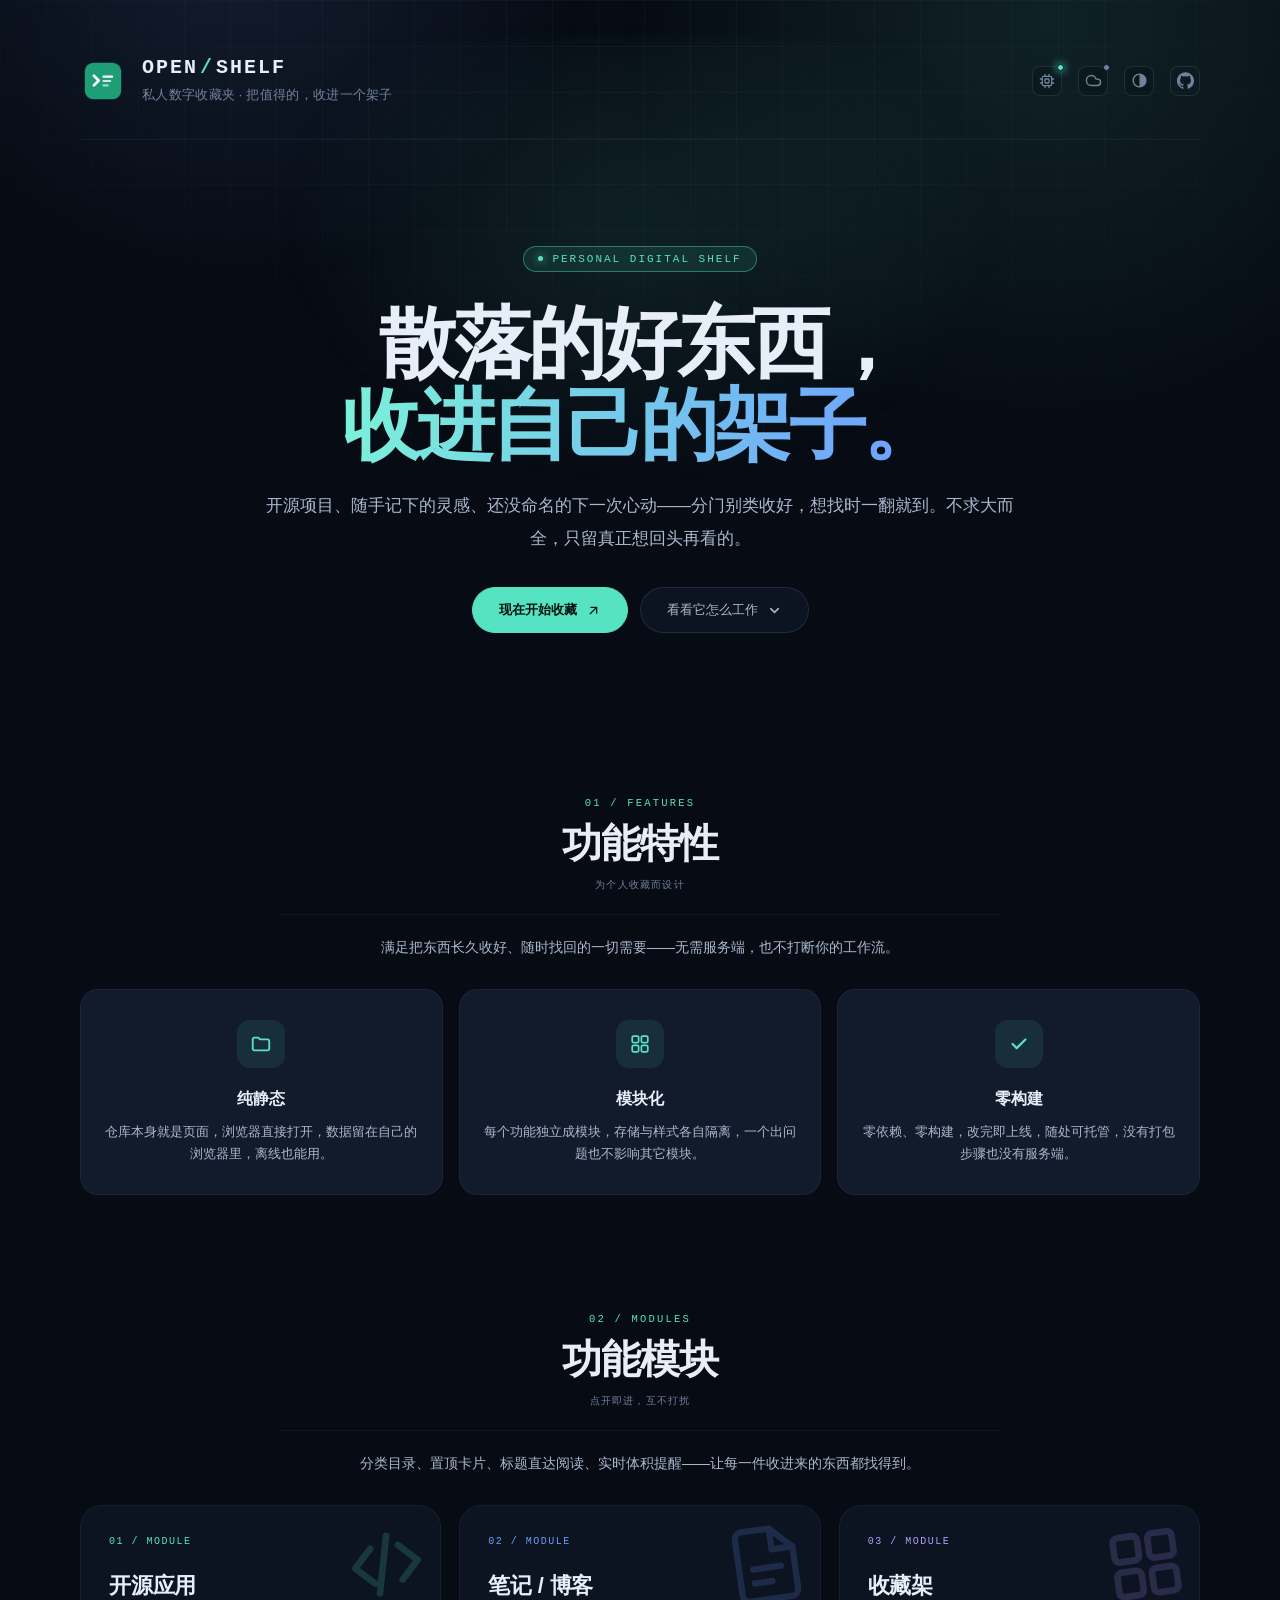
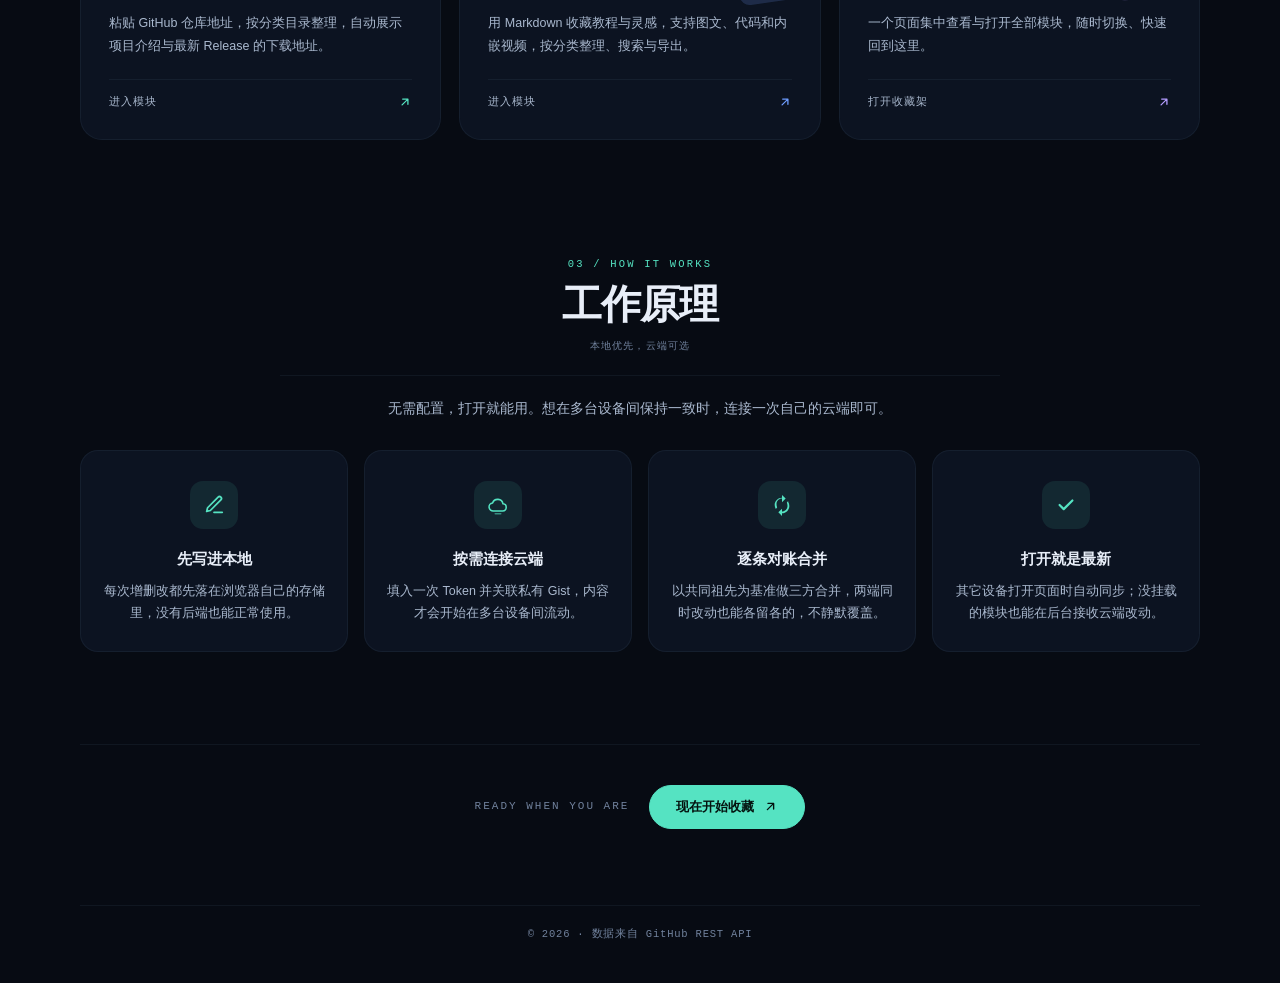
==== index.html @ 06b4439c "fix: 修复移动端页头按钮点击 + 收敛图标动效 + 优化 hero 文案 - 修复 .lc-hero-glow 在窄屏上移覆盖页头、拦截状态/GitHub/主题/同步4个按钮点击的问题（加 poi" ====
<!doctype html>
<html lang="zh-CN">
<head>
  <meta charset="utf-8">
  <meta name="viewport" content="width=device-width, initial-scale=1">
  <meta name="color-scheme" content="dark">
  <meta name="description" content="一个纯静态的个人收藏夹：收集开源应用与灵感笔记，本地优先，支持跨设备自动同步。">
  <link rel="icon" type="image/svg+xml" href="assets/brand/logo.svg">
  <title>OPEN / SHELF · 我的私人收藏夹</title>

  <link rel="preconnect" href="https://api.github.com">
  <!-- 主题脚本尽早执行，首屏前定好明暗，避免闪烁 -->
  <script src="assets/js/core/theme.js"></script>
  <script>if ('IntersectionObserver' in window) document.documentElement.classList.add('js-reveal');</script>
  <link rel="stylesheet" href="assets/css/base.css">
  <link rel="stylesheet" href="assets/css/landing.css">
  <link rel="stylesheet" href="assets/css/sync.css">
  <link rel="stylesheet" href="assets/css/theme.css">

  <!-- 内核：依赖顺序固定，全部 defer。首页保留注册表与同步脚本，
       以便停在首页时后台仍能冷同步（未挂载模块的数据直接读写 localStorage）。 -->
  <script defer src="assets/js/core/store.js"></script>
  <script defer src="assets/js/core/net.js"></script>
  <script defer src="assets/js/core/kernel.js"></script>
  <script defer src="assets/js/core/select.js"></script>
  <script defer src="assets/js/core/sync.js"></script>

  <!-- 业务模块注册（首页渲染入口卡片，不挂载模块；仅让同步拿到冷数据桥） -->
  <script defer src="assets/js/modules/repo-showcase/defaults.js"></script>
  <script defer src="assets/js/modules/repo-showcase/github.js"></script>
  <script defer src="assets/js/modules/repo-showcase/view.js"></script>
  <script defer src="assets/js/modules/repo-showcase/index.js"></script>
  <script defer src="assets/js/modules/notes/defaults.js"></script>
  <script defer src="assets/js/modules/notes/markdown.js"></script>
  <script defer src="assets/js/modules/notes/view.js"></script>
  <script defer src="assets/js/modules/notes/index.js"></script>
  <script defer src="assets/js/modules/one-more-thing/index.js"></script>

  <!-- 最后启动 -->
  <script defer src="assets/js/core/app.js"></script>
</head>
<body class="pg-home">
  <div class="grid-bg" aria-hidden="true"></div>
  <div class="glow" aria-hidden="true"></div>

  <div class="page">
    <header class="site-header">
      <a class="brand" href="index.html" aria-label="返回首页">
        <span class="brand-mark" aria-hidden="true">
          <svg viewBox="0 0 96 96" width="100%" height="100%" role="img"><rect x="10" y="10" width="76" height="76" rx="18" fill="#1D9E75"/><path d="M29 37 L39 47 L29 57" fill="none" stroke="#ffffff" stroke-width="5.5" stroke-linecap="round" stroke-linejoin="round"/><line x1="49" y1="39" x2="67" y2="39" stroke="#ffffff" stroke-width="4.5" stroke-linecap="round"/><line x1="49" y1="48" x2="63" y2="48" stroke="#ffffff" stroke-width="4.5" stroke-linecap="round" opacity="0.8"/><line x1="49" y1="57" x2="58" y2="57" stroke="#ffffff" stroke-width="4.5" stroke-linecap="round" opacity="0.6"/></svg>
        </span>
        <span class="brand-text">
          <h1>OPEN<span>/</span>SHELF</h1>
          <p>私人数字收藏夹 · 把值得的，收进一个架子</p>
        </span>
      </a>
      <div class="header-meta">
        <span class="status status--icon" title="系统在线" aria-label="系统在线"><i class="i-ico i-system" aria-hidden="true"></i><i class="dot" aria-hidden="true"></i></span>
        <a class="ghost-link ghost-link--icon mono site-github-link" href="https://github.com/30-Chen/open-shelf" target="_blank" rel="noopener noreferrer" title="打开本项目仓库" aria-label="打开本项目仓库"><i class="i-ico i-github" aria-hidden="true"></i></a>
      </div>
    </header>

    <section class="lc-hero" id="top">
      <span class="lc-hero-glow" aria-hidden="true"></span>
      <span class="lc-eyebrow mono"><i aria-hidden="true"></i> PERSONAL DIGITAL SHELF</span>
      <h2>散落的好东西，<br><em>收进自己的架子。</em></h2>
      <p class="lc-lead">开源项目、随手记下的灵感、还没命名的下一次心动——分门别类收好，想找时一翻就到。不求大而全，只留真正想回头再看的。</p>
      <div class="lc-actions">
        <a class="lc-btn lc-btn--primary" href="shelf.html">现在开始收藏 <i class="i-ico i-ext" aria-hidden="true"></i></a>
        <a class="lc-btn" href="#how">看看它怎么工作 <i class="i-ico i-chev" aria-hidden="true"></i></a>
      </div>
    </section>

    <section class="lc-section" id="features" aria-labelledby="lc-features-title">
      <div class="lc-section-head lc-reveal">
        <span class="lc-kicker mono">01 / FEATURES</span>
        <h3 id="lc-features-title">功能特性</h3>
        <span class="lc-hint">为个人收藏而设计</span>
      </div>
      <p class="lc-section-intro lc-reveal">满足把东西长久收好、随时找回的一切需要——无需服务端，也不打断你的工作流。</p>
      <div class="lc-feature-grid">
        <article class="lc-feature lc-reveal">
          <span class="lc-feature-icon"><i class="i-ico i-folder" aria-hidden="true"></i></span>
          <h4>纯静态</h4>
          <p>仓库本身就是页面，浏览器直接打开，数据留在自己的浏览器里，离线也能用。</p>
        </article>
        <article class="lc-feature lc-reveal">
          <span class="lc-feature-icon"><i class="i-ico i-modules" aria-hidden="true"></i></span>
          <h4>模块化</h4>
          <p>每个功能独立成模块，存储与样式各自隔离，一个出问题也不影响其它模块。</p>
        </article>
        <article class="lc-feature lc-reveal">
          <span class="lc-feature-icon"><i class="i-ico i-check" aria-hidden="true"></i></span>
          <h4>零构建</h4>
          <p>零依赖、零构建，改完即上线，随处可托管，没有打包步骤也没有服务端。</p>
        </article>
      </div>
    </section>

    <section class="lc-section" id="catalog-section" aria-labelledby="lc-modules-title">
      <div class="lc-section-head lc-reveal">
        <span class="lc-kicker mono">02 / MODULES</span>
        <h3 id="lc-modules-title">功能模块</h3>
        <span class="lc-hint">点开即进，互不打扰</span>
      </div>
      <p class="lc-section-intro lc-reveal">分类目录、置顶卡片、标题直达阅读、实时体积提醒——让每一件收进来的东西都找得到。</p>
      <!-- 模块入口卡片由内核根据注册表自动生成；首页把预留模块位换成收藏架入口 -->
      <main id="catalog" class="lc-catalog" data-home-catalog></main>
    </section>

    <section class="lc-section" id="how" aria-labelledby="lc-how-title">
      <div class="lc-section-head lc-reveal">
        <span class="lc-kicker mono">03 / HOW IT WORKS</span>
        <h3 id="lc-how-title">工作原理</h3>
        <span class="lc-hint">本地优先，云端可选</span>
      </div>
      <p class="lc-section-intro lc-reveal">无需配置，打开就能用。想在多台设备间保持一致时，连接一次自己的云端即可。</p>
      <div class="lc-flow">
        <article class="lc-step lc-reveal">
          <span class="lc-step-icon"><i class="i-ico i-edit" aria-hidden="true"></i></span>
          <h4>先写进本地</h4>
          <p>每次增删改都先落在浏览器自己的存储里，没有后端也能正常使用。</p>
        </article>
        <article class="lc-step lc-reveal">
          <span class="lc-step-icon"><i class="i-ico i-cloud-puff" aria-hidden="true"></i></span>
          <h4>按需连接云端</h4>
          <p>填入一次 Token 并关联私有 Gist，内容才会开始在多台设备间流动。</p>
        </article>
        <article class="lc-step lc-reveal">
          <span class="lc-step-icon"><i class="i-ico i-refresh" aria-hidden="true"></i></span>
          <h4>逐条对账合并</h4>
          <p>以共同祖先为基准做三方合并，两端同时改动也能各留各的，不静默覆盖。</p>
        </article>
        <article class="lc-step lc-reveal">
          <span class="lc-step-icon"><i class="i-ico i-check" aria-hidden="true"></i></span>
          <h4>打开就是最新</h4>
          <p>其它设备打开页面时自动同步；没挂载的模块也能在后台接收云端改动。</p>
        </article>
      </div>
    </section>

    <section class="lc-cta lc-reveal">
      <span class="lc-cta-line mono">READY WHEN YOU ARE</span>
      <a class="lc-btn lc-btn--primary" href="shelf.html">现在开始收藏 <i class="i-ico i-ext" aria-hidden="true"></i></a>
    </section>

    <footer class="site-footer mono">
      <span>© <span id="year"></span> · 数据来自 GitHub REST API</span>
    </footer>
  </div>

  <script>
    (function () {
      if (!('IntersectionObserver' in window)) return;
      var els = document.querySelectorAll('.lc-reveal');
      var io = new IntersectionObserver(function (entries) {
        entries.forEach(function (entry) {
          if (!entry.isIntersecting) return;
          entry.target.classList.add('is-in');
          io.unobserve(entry.target);
        });
      }, { threshold: 0.12, rootMargin: '0px 0px -40px 0px' });
      Array.prototype.forEach.call(els, function (el) { io.observe(el); });
    })();
  </script>
</body>
</html>
---- assets/css/base.css ----
/* ============================================================
   base.css · 全站设计系统
   只放「跨模块共享」的变量、重置、布局与基础控件。
   模块自己的样式一律放到 assets/css/module-*.css 并用独立前缀。
   ============================================================ */

:root {
  --bg:            #070b13;
  --surface:       rgba(15, 23, 38, 0.78);
  --surface-2:     rgba(21, 31, 49, 0.82);
  --line:          rgba(130, 165, 205, 0.16);
  --line-soft:     rgba(130, 165, 205, 0.08);
  --line-strong:   rgba(85, 227, 194, 0.42);
  --text:          #e8eef8;
  --text-2:        #aab9cf;
  --muted:         #71829d;
  --accent:        #55e3c2;
  --accent-dim:    rgba(85, 227, 194, 0.10);
  --accent-2:      #7aa2f7;
  --blue:          #6d9cff;
  --warn:          #ffc46b;
  --danger:        #ff8197;
  --radius:        14px;
  --radius-sm:     9px;
  /* 所有悬浮面板共用的边框色，保证菜单/设置/更多/同步面板视觉统一 */
  --pop-border:    rgba(85, 227, 194, .30);
  /* 两套字体体系：--sans 用于中文/正文，--mono 用于数字/代码/英文标识。
     --mono 末尾补入与 --sans 相同的中文无衬线回退，避免中文落到各平台默认衬线体导致混排不协调。 */
  --cjk: "PingFang SC", "Hiragino Sans GB", "Microsoft YaHei", "Noto Sans CJK SC", sans-serif;
  --mono: ui-monospace, SFMono-Regular, "SF Mono", Menlo, Consolas, "Liberation Mono", var(--cjk);
  --sans: -apple-system, BlinkMacSystemFont, "Segoe UI", var(--cjk);

  /* ---------- 字体排印规范（全站唯一来源）----------
     字号阶梯：11 级，覆盖从微型角标到 Hero 大标题的所有层级。
     语义：微标(9) / 角标(10) / 次标签(10.5) / 辅助(11) / 元信息(11.5) /
           控件(12) / 正文密(12.5) / 正文(13) / 正文宽(13.5) / 引导(14) /
           小标题(15) / 卡片标题(16) / 区块标题(20) / 主标题(22) / Hero(28+) */
  --fs-micro: 9px;    /* 微型角标、圆点标签 */
  --fs-tiny: 10px;    /* 编号、脚注 */
  --fs-mini: 10.5px;  /* 小指示、kicker */
  --fs-caption: 11px; /* 辅助说明、面包屑 */
  --fs-aux: 11.5px;   /* 元信息、次要行 */
  --fs-control: 12px; /* 按钮、输入框、标签 */
  --fs-body-sm: 12.5px; /* 紧凑正文、卡片描述 */
  --fs-body: 13px;    /* 标准正文 */
  --fs-body-lg: 13.5px; /* 宽松正文、按钮 */
  --fs-lead: 14px;    /* 引导语、区块引言 */
  --fs-subtitle: 15px; /* 小标题、步骤标题 */
  --fs-title: 16px;   /* 卡片标题 */
  --fs-section: 20px; /* 区块大标题下沿 */
  --fs-heading: 22px; /* 模块卡名称 */
  --fs-display: 28px; /* 次级展示标题 */
  /* 行高阶梯 */
  --lh-tight: 1.2;    /* 大标题 */
  --lh-snug: 1.45;    /* 卡片标题 */
  --lh-base: 1.6;     /* 正文默认 */
  --lh-relaxed: 1.75; /* 段落 */
  --lh-loose: 1.9;    /* 引导长句 */
  /* 字重阶梯 */
  --fw-regular: 400;
  --fw-medium: 500;
  --fw-semibold: 600;
  --fw-bold: 700;
  /* 强调色实底按钮上的前景文字色（深底方案） */
  --on-accent: #04130f;
}

*, *::before, *::after { box-sizing: border-box; }

html { scroll-behavior: smooth; }

body {
  margin: 0;
  min-height: 100vh;
  background: var(--bg);
  color: var(--text);
  font: 15px/var(--lh-base) var(--sans);
  -webkit-font-smoothing: antialiased;
  overflow-x: hidden;
}

a { color: inherit; text-decoration: none; }
button, input { font: inherit; }
button { cursor: pointer; }
img { max-width: 100%; }
::selection { background: rgba(85, 227, 194, 0.28); color: #fff; }

.mono { font-family: var(--mono); font-variant-numeric: tabular-nums; }

/* ---------- 背景：细网格 + 顶部光晕 ---------- */
.grid-bg,
.glow { position: fixed; inset: 0; pointer-events: none; z-index: 0; }

.grid-bg {
  background-image:
    linear-gradient(to right, rgba(130, 165, 205, 0.055) 1px, transparent 1px),
    linear-gradient(to bottom, rgba(130, 165, 205, 0.055) 1px, transparent 1px);
  background-size: 46px 46px;
  -webkit-mask-image: radial-gradient(ellipse 80% 60% at 50% 0%, #000 10%, transparent 100%);
  mask-image: radial-gradient(ellipse 80% 60% at 50% 0%, #000 10%, transparent 100%);
}

.glow {
  background:
    radial-gradient(circle 520px at 18% -8%, rgba(109, 156, 255, 0.13), transparent 70%),
    radial-gradient(circle 620px at 82% 2%, rgba(85, 227, 194, 0.11), transparent 70%);
}

/* ---------- 页面骨架 ---------- */
.page {
  position: relative;
  z-index: 1;
  width: min(1120px, calc(100% - 48px));
  margin: 0 auto;
  padding: 56px 0 40px;
}

.site-header {
  display: flex;
  align-items: center;
  justify-content: space-between;
  gap: 24px;
  padding-bottom: 34px;
  margin-bottom: 8px;
  border-bottom: 1px solid var(--line-soft);
}

.brand { display: flex; align-items: center; gap: 16px; min-width: 0; border-radius: 10px; transition: opacity .18s; }
a.brand:hover { opacity: .82; }
a.brand:focus-visible { outline: 2px solid var(--line-strong); outline-offset: 4px; }

.brand-mark {
  flex: 0 0 auto;
  width: 46px;
  height: 46px;
  display: grid;
  place-items: center;
}
.brand-mark svg { display: block; width: 100%; height: 100%; }

.brand-text h1 {
  margin: 0;
  font: 600 20px/1.2 var(--mono);
  letter-spacing: 2px;
  color: var(--text);
}
.brand-text h1 span { color: var(--accent); padding: 0 2px; }
.brand-text p { margin: 5px 0 0; font-size: 12.5px; color: var(--muted); letter-spacing: 0.3px; }

.header-meta {
  display: flex; align-items: center; justify-content: flex-end;
  flex-wrap: wrap; gap: 10px 16px; min-width: 0;
}

/* 与同步按钮 .sy-trigger 保持同一套胶囊规格：尺寸 / 边框 / 背景 / 字体一致 */
.status {
  position: relative;
  display: inline-flex; align-items: center; justify-content: center; flex: 0 0 auto;
  white-space: nowrap;
  min-height: 30px; padding: 7px 11px;
  border: 1px solid var(--line); border-radius: 8px;
  background: rgba(0, 0, 0, .18); color: var(--muted);
  font: 500 11px var(--mono); letter-spacing: .8px; line-height: 1;
}
/* 纯图标状态胶囊：SYSTEM / MODULE 只留图标，右上角状态点保留 */
.status--icon { width: 30px; padding: 0; justify-content: center; gap: 0; }
.status--icon .i-ico { width: 16px; height: 16px; }
/* 可点击的状态图标（MODULE 切换器）：hover / 展开态高亮 */
.status--btn { cursor: pointer; transition: color .18s, border-color .18s, background .18s; }
.status--btn:hover, .status--btn[aria-expanded="true"] {
  color: var(--accent); border-color: var(--line-strong); background: var(--accent-dim);
}

/* 状态点：与 .sy-trigger-dot 同款右上角 7px 小圆点，恢复呼吸动画 */
.dot {
  position: absolute;
  top: -3px; right: -3px;
  width: 7px; height: 7px;
  border-radius: 50%;
  background: var(--accent);
  border: 1px solid #0c1320;
  box-shadow: 0 0 8px var(--accent);
}

.ghost-link {
  display: inline-flex; align-items: center; gap: 5px; flex: 0 0 auto;
  white-space: nowrap;
  font-size: 11px; letter-spacing: 1px; color: var(--muted);
  min-height: 30px; padding: 7px 12px; border: 1px solid var(--line); border-radius: 8px;
  transition: color .18s, border-color .18s, background .18s;
}
.ghost-link:hover { color: var(--accent); border-color: var(--line-strong); background: var(--accent-dim); }
/* 纯图标版：与 SYNC / 主题按钮统一为 30×30 胶囊 */
.ghost-link--icon { width: 30px; padding: 0; justify-content: center; gap: 0; }
.ghost-link--icon .i-ico { width: 17px; height: 17px; }

/* ---------- 统一图标（SVG mask，跨设备一致，颜色继承文字） ----------
   用法：<i class="i-ico i-ext" aria-hidden="true"></i>
   i-ext  外链箭头 ↗   i-back 返回箭头 ←   i-cloud 同步云 ☁ */
.i-ico {
  display: inline-block; flex: 0 0 auto;
  width: 1em; height: 1em;
  vertical-align: -0.14em;
  background: currentColor;
  -webkit-mask: var(--i-img) no-repeat center / contain;
  mask: var(--i-img) no-repeat center / contain;
}
.i-ext { --i-img: url("data:image/svg+xml,%3Csvg xmlns='http://www.w3.org/2000/svg' viewBox='0 0 24 24' fill='none' stroke='%23000' stroke-width='2.2' stroke-linecap='round' stroke-linejoin='round'%3E%3Cpath d='M7 17 17 7M8 7h9v9'/%3E%3C/svg%3E"); }
.i-back { --i-img: url("data:image/svg+xml,%3Csvg xmlns='http://www.w3.org/2000/svg' viewBox='0 0 24 24' fill='none' stroke='%23000' stroke-width='2.2' stroke-linecap='round' stroke-linejoin='round'%3E%3Cpath d='M19 12H5m0 0 6-6m-6 6 6 6'/%3E%3C/svg%3E"); }
.i-cloud { --i-img: url("data:image/svg+xml,%3Csvg xmlns='http://www.w3.org/2000/svg' viewBox='0 0 24 24' fill='none' stroke='%23000' stroke-width='2' stroke-linecap='round' stroke-linejoin='round'%3E%3Cpath d='M17.5 19H9a7 7 0 1 1 6.71-9h1.79a4.5 4.5 0 1 1 0 9Z'/%3E%3C/svg%3E"); }
/* 主题图标：太阳 / 月亮 / 自动（半明半暗） */
.i-sun { --i-img: url("data:image/svg+xml,%3Csvg xmlns='http://www.w3.org/2000/svg' viewBox='0 0 24 24' fill='none' stroke='%23000' stroke-width='2' stroke-linecap='round'%3E%3Ccircle cx='12' cy='12' r='4'/%3E%3Cpath d='M12 2v2m0 16v2M4.9 4.9l1.4 1.4m11.4 11.4 1.4 1.4M2 12h2m16 0h2M4.9 19.1l1.4-1.4M17.7 6.3l1.4-1.4'/%3E%3C/svg%3E"); }
.i-moon { --i-img: url("data:image/svg+xml,%3Csvg xmlns='http://www.w3.org/2000/svg' viewBox='0 0 24 24' fill='none' stroke='%23000' stroke-width='2' stroke-linecap='round' stroke-linejoin='round'%3E%3Cpath d='M20.5 14.2A8.5 8.5 0 0 1 9.8 3.5a8.5 8.5 0 1 0 10.7 10.7Z'/%3E%3C/svg%3E"); }
.i-auto { --i-img: url("data:image/svg+xml,%3Csvg xmlns='http://www.w3.org/2000/svg' viewBox='0 0 24 24' fill='none' stroke='%23000' stroke-width='2' stroke-linejoin='round'%3E%3Ccircle cx='12' cy='12' r='9'/%3E%3Cpath d='M12 3a9 9 0 0 1 0 18Z' fill='%23000' stroke='none'/%3E%3C/svg%3E"); }
.i-github { --i-img: url("data:image/svg+xml,%3Csvg xmlns='http://www.w3.org/2000/svg' viewBox='0 0 24 24' fill='%23000'%3E%3Cpath d='M12 .5C5.37.5 0 5.87 0 12.5c0 5.3 3.44 9.8 8.21 11.39.6.11.82-.26.82-.58v-2.23c-3.34.73-4.04-1.61-4.04-1.61-.54-1.38-1.33-1.75-1.33-1.75-1.09-.74.08-.73.08-.73 1.2.08 1.84 1.24 1.84 1.24 1.07 1.83 2.81 1.3 3.5.99.11-.78.42-1.3.76-1.6-2.67-.3-5.47-1.34-5.47-5.95 0-1.32.47-2.39 1.24-3.23-.12-.3-.54-1.52.12-3.18 0 0 1.01-.32 3.3 1.23a11.5 11.5 0 0 1 6 0c2.29-1.55 3.3-1.23 3.3-1.23.66 1.66.24 2.88.12 3.18.77.84 1.24 1.91 1.24 3.23 0 4.62-2.81 5.64-5.49 5.94.43.37.82 1.1.82 2.22v3.29c0 .32.22.7.83.58C20.56 22.29 24 17.8 24 12.5 24 5.87 18.63.5 12 .5z'/%3E%3C/svg%3E"); }
/* 下拉选择用图标：文件夹（分类）/ 箭头（下拉），mask + currentColor 跨主题一致 */
.i-folder { --i-img: url("data:image/svg+xml,%3Csvg xmlns='http://www.w3.org/2000/svg' viewBox='0 0 24 24' fill='none' stroke='%23000' stroke-width='2' stroke-linecap='round' stroke-linejoin='round'%3E%3Cpath d='M3 7a2 2 0 0 1 2-2h4l2 2h8a2 2 0 0 1 2 2v8a2 2 0 0 1-2 2H5a2 2 0 0 1-2-2V7Z'/%3E%3C/svg%3E"); }
/* 文档图标：笔记卡背景（带折角与文字行的文件） */
.i-doc { --i-img: url("data:image/svg+xml,%3Csvg xmlns='http://www.w3.org/2000/svg' viewBox='0 0 24 24' fill='none' stroke='%23000' stroke-width='1.8' stroke-linecap='round' stroke-linejoin='round'%3E%3Cpath d='M14 2H6a2 2 0 0 0-2 2v16a2 2 0 0 0 2 2h12a2 2 0 0 0 2-2V8Z'/%3E%3Cpath d='M14 2v6h6M8 13h8M8 17h5'/%3E%3C/svg%3E"); }
/* 代码图标：开源应用卡背景（尖括号 + 斜杠） */
.i-code { --i-img: url("data:image/svg+xml,%3Csvg xmlns='http://www.w3.org/2000/svg' viewBox='0 0 24 24' fill='none' stroke='%23000' stroke-width='1.9' stroke-linecap='round' stroke-linejoin='round'%3E%3Cpath d='m8 7-5 5 5 5m8-10 5 5-5 5m-3-13-4 16'/%3E%3C/svg%3E"); }
/* 蓬松云朵：首页「按需连接云端」步骤专用，具象多层云轮廓，配合飘动动画 */
.i-cloud-puff { --i-img: url("data:image/svg+xml,%3Csvg xmlns='http://www.w3.org/2000/svg' viewBox='0 0 24 24' fill='none' stroke='%23000' stroke-width='1.7' stroke-linecap='round' stroke-linejoin='round'%3E%3Cpath d='M7.2 18.5h9.9a3.9 3.9 0 0 0 .35-7.78 5.9 5.9 0 0 0-11.36-.98 4.4 4.4 0 0 0 1.11 8.76Z'/%3E%3Cpath d='M9 21.5h6' opacity='.55'/%3E%3C/svg%3E"); }
.i-chev { --i-img: url("data:image/svg+xml,%3Csvg xmlns='http://www.w3.org/2000/svg' viewBox='0 0 24 24' fill='none' stroke='%23000' stroke-width='2.4' stroke-linecap='round' stroke-linejoin='round'%3E%3Cpath d='m6 9 6 6 6-6'/%3E%3C/svg%3E"); }
/* 状态图标：SYSTEM 用芯片（在线系统）/ MODULE 用四宫格（模块矩阵），mask + currentColor */
.i-system { --i-img: url("data:image/svg+xml,%3Csvg xmlns='http://www.w3.org/2000/svg' viewBox='0 0 24 24' fill='none' stroke='%23000' stroke-width='1.9' stroke-linecap='round' stroke-linejoin='round'%3E%3Crect x='5' y='5' width='14' height='14' rx='2'/%3E%3Crect x='9' y='9' width='6' height='6' rx='1'/%3E%3Cpath d='M9 2v3m6-3v3M9 19v3m6-3v3M2 9h3m-3 6h3m14-6h3m-3 6h3'/%3E%3C/svg%3E"); }
.i-modules { --i-img: url("data:image/svg+xml,%3Csvg xmlns='http://www.w3.org/2000/svg' viewBox='0 0 24 24' fill='none' stroke='%23000' stroke-width='1.9' stroke-linejoin='round'%3E%3Crect x='3.5' y='3.5' width='7' height='7' rx='1.4'/%3E%3Crect x='13.5' y='3.5' width='7' height='7' rx='1.4'/%3E%3Crect x='3.5' y='13.5' width='7' height='7' rx='1.4'/%3E%3Crect x='13.5' y='13.5' width='7' height='7' rx='1.4'/%3E%3C/svg%3E"); }
/* 卡片操作图标：星星（置顶）/ 刷新 / 删除 / 编辑 / 保存 / 取消 / 设置 / 更多 / 刷新全部 */
.i-star { --i-img: url("data:image/svg+xml,%3Csvg xmlns='http://www.w3.org/2000/svg' viewBox='0 0 24 24' fill='none' stroke='%23000' stroke-width='1.8' stroke-linecap='round' stroke-linejoin='round'%3E%3Cpath d='m12 2.8 2.9 5.9 6.5.9-4.7 4.6 1.1 6.5L12 17.8l-5.8 3 1.1-6.5-4.7-4.6 6.5-.9Z'/%3E%3C/svg%3E"); }
.i-star-fill { --i-img: url("data:image/svg+xml,%3Csvg xmlns='http://www.w3.org/2000/svg' viewBox='0 0 24 24' fill='%23000' stroke='%23000' stroke-width='1.5' stroke-linecap='round' stroke-linejoin='round'%3E%3Cpath d='m12 2.8 2.9 5.9 6.5.9-4.7 4.6 1.1 6.5L12 17.8l-5.8 3 1.1-6.5-4.7-4.6 6.5-.9Z'/%3E%3C/svg%3E"); }
/* 刷新/重新获取：实心双箭头环形，实心三角箭头在小尺寸下清晰，替代原先别扭的 L 形折角箭头 */
.i-refresh { --i-img: url("data:image/svg+xml,%3Csvg xmlns='http://www.w3.org/2000/svg' viewBox='0 0 24 24' fill='%23000'%3E%3Cpath d='M12 6v3l4-4-4-4v3c-4.42 0-7.99 3.58-7.99 8 0 1.57.46 3.03 1.24 4.26L6.7 14.8C6.25 13.58 6 12.31 6 11c0-3.31 2.69-6 6-6zm6.76 1.74L17.3 9.2C17.75 10.42 18 11.69 18 13c0 3.31-2.69 6-6 6v-3l-4 4 4 4v-3c4.42 0 8-3.58 8-8 0-1.57-.46-3.03-1.24-4.26z'/%3E%3C/svg%3E"); }
.i-trash { --i-img: url("data:image/svg+xml,%3Csvg xmlns='http://www.w3.org/2000/svg' viewBox='0 0 24 24' fill='none' stroke='%23000' stroke-width='1.9' stroke-linecap='round' stroke-linejoin='round'%3E%3Cpath d='M4 7h16M9 7V4h6v3M6 7l1 13h10l1-13M10 11v5m4-5v5'/%3E%3C/svg%3E"); }
.i-edit { --i-img: url("data:image/svg+xml,%3Csvg xmlns='http://www.w3.org/2000/svg' viewBox='0 0 24 24' fill='none' stroke='%23000' stroke-width='1.9' stroke-linecap='round' stroke-linejoin='round'%3E%3Cpath d='M12 20h9'/%3E%3Cpath d='M16.5 3.5a2.1 2.1 0 0 1 3 3L8 18l-4 1 1-4Z'/%3E%3C/svg%3E"); }
.i-check { --i-img: url("data:image/svg+xml,%3Csvg xmlns='http://www.w3.org/2000/svg' viewBox='0 0 24 24' fill='none' stroke='%23000' stroke-width='2.4' stroke-linecap='round' stroke-linejoin='round'%3E%3Cpath d='m5 12 4.5 4.5L19 7'/%3E%3C/svg%3E"); }
.i-close { --i-img: url("data:image/svg+xml,%3Csvg xmlns='http://www.w3.org/2000/svg' viewBox='0 0 24 24' fill='none' stroke='%23000' stroke-width='2.2' stroke-linecap='round'%3E%3Cpath d='M6 6l12 12M18 6 6 18'/%3E%3C/svg%3E"); }
.i-settings { --i-img: url("data:image/svg+xml,%3Csvg xmlns='http://www.w3.org/2000/svg' viewBox='0 0 24 24' fill='none' stroke='%23000' stroke-width='1.8' stroke-linecap='round' stroke-linejoin='round'%3E%3Ccircle cx='12' cy='12' r='3'/%3E%3Cpath d='M19.4 15a1.7 1.7 0 0 0 .3 1.9l.1.1-2.8 2.8-.1-.1a1.7 1.7 0 0 0-1.9-.3 1.7 1.7 0 0 0-1 1.6V21h-4v-.1a1.7 1.7 0 0 0-1-1.6 1.7 1.7 0 0 0-1.9.3l-.1.1L4.2 17l.1-.1a1.7 1.7 0 0 0 .3-1.9 1.7 1.7 0 0 0-1.6-1H3v-4h.1a1.7 1.7 0 0 0 1.6-1 1.7 1.7 0 0 0-.3-1.9L4.2 7 7 4.2l.1.1a1.7 1.7 0 0 0 1.9.3 1.7 1.7 0 0 0 1-1.6V3h4v.1a1.7 1.7 0 0 0 1 1.6 1.7 1.7 0 0 0 1.9-.3l.1-.1L19.8 7l-.1.1a1.7 1.7 0 0 0-.3 1.9 1.7 1.7 0 0 0 1.6 1H21v4h-.1a1.7 1.7 0 0 0-1.5 1Z'/%3E%3C/svg%3E"); }
.i-more { --i-img: url("data:image/svg+xml,%3Csvg xmlns='http://www.w3.org/2000/svg' viewBox='0 0 24 24' fill='%23000' stroke='none'%3E%3Ccircle cx='5' cy='12' r='1.9'/%3E%3Ccircle cx='12' cy='12' r='1.9'/%3E%3Ccircle cx='19' cy='12' r='1.9'/%3E%3C/svg%3E"); }
.i-download { --i-img: url("data:image/svg+xml,%3Csvg xmlns='http://www.w3.org/2000/svg' viewBox='0 0 24 24' fill='none' stroke='%23000' stroke-width='2' stroke-linecap='round' stroke-linejoin='round'%3E%3Cpath d='M12 3v12m0 0-4-4m4 4 4-4M4 17v3h16v-3'/%3E%3C/svg%3E"); }
.i-upload { --i-img: url("data:image/svg+xml,%3Csvg xmlns='http://www.w3.org/2000/svg' viewBox='0 0 24 24' fill='none' stroke='%23000' stroke-width='2' stroke-linecap='round' stroke-linejoin='round'%3E%3Cpath d='M12 16V4m0 0-4 4m4-4 4 4M4 17v3h16v-3'/%3E%3C/svg%3E"); }
.i-reset { --i-img: url("data:image/svg+xml,%3Csvg xmlns='http://www.w3.org/2000/svg' viewBox='0 0 24 24' fill='none' stroke='%23000' stroke-width='1.9' stroke-linecap='round' stroke-linejoin='round'%3E%3Cpath d='M4 12a8 8 0 1 0 2.3-5.6L4 8.5'/%3E%3Cpath d='M4 4v4.5h4.5'/%3E%3C/svg%3E"); }
.i-plus { --i-img: url("data:image/svg+xml,%3Csvg xmlns='http://www.w3.org/2000/svg' viewBox='0 0 24 24' fill='none' stroke='%23000' stroke-width='2.2' stroke-linecap='round'%3E%3Cpath d='M12 5v14M5 12h14'/%3E%3C/svg%3E"); }

/* ---------- 集中式目录管理浮层（模块 01 / 02 共用） ---------- */
.cat-manager {
  position: absolute; top: calc(100% + 8px); right: 0; z-index: 55;
  width: min(300px, calc(100vw - 32px)); padding: 12px;
  border: 1px solid var(--pop-border); border-radius: var(--radius-sm);
  background: #121d30;
  box-shadow: 0 18px 44px rgba(0, 0, 0, .5), inset 0 1px 0 rgba(255, 255, 255, .04);
  animation: sel-pop .14s ease both;
}
.cat-manager[hidden] { display: none; }
.cat-manager-head {
  display: flex; align-items: baseline; justify-content: space-between; gap: 8px;
  padding: 2px 4px 10px; margin-bottom: 6px;
  border-bottom: 1px solid var(--line-soft);
  font-size: 11px; letter-spacing: 1px; color: var(--accent);
}
.cat-manager-head span { font-size: 10px; letter-spacing: .2px; color: var(--muted); }
.cat-manager-list { display: flex; flex-direction: column; gap: 3px; max-height: 260px; overflow-y: auto; }
.cat-manager-row { display: flex; align-items: center; gap: 4px; min-height: 32px; }
.cat-manager-name {
  flex: 1 1 auto; min-width: 0; display: flex; align-items: center; gap: 7px;
  padding: 5px 6px; border: 0; border-radius: 6px; background: transparent;
  color: var(--text-2); font: 12px var(--sans); text-align: left; cursor: pointer;
}
.cat-manager-name .i-ico { width: 13px; height: 13px; color: var(--muted); flex: 0 0 auto; }
.cat-manager-name span { margin-left: auto; font-size: 10px; color: var(--muted); }
.cat-manager-name:hover { background: var(--accent-dim); color: var(--accent); }
.cat-manager-lock {
  flex: 0 0 auto; padding: 4px 6px; font-size: 10px; color: var(--muted); opacity: .7;
}
.cat-manager-mini {
  flex: 0 0 auto; width: 26px; height: 26px; display: grid; place-items: center;
  border: 1px solid transparent; border-radius: 6px; background: transparent;
  color: var(--muted); cursor: pointer; transition: color .15s, background .15s, border-color .15s;
}
.cat-manager-mini .i-ico { width: 14px; height: 14px; }
.cat-manager-mini:hover { color: var(--accent); border-color: var(--line-strong); background: var(--accent-dim); }
.cat-manager-mini--danger:hover { color: var(--danger); border-color: rgba(255, 129, 151, .4); background: rgba(255, 129, 151, .08); }
.cat-manager-input {
  flex: 1 1 auto; min-width: 0; height: 30px; padding: 0 9px;
  border: 1px solid var(--line-strong); border-radius: 6px; background: rgba(0, 0, 0, .22);
  color: var(--text); font: 12px var(--sans); outline: 0;
}
.cat-manager-input:focus { box-shadow: 0 0 0 3px var(--accent-dim); }
.cat-manager-new {
  display: flex; gap: 5px; margin-top: 9px; padding-top: 10px;
  border-top: 1px solid var(--line-soft);
}
.cat-manager-add {
  flex: 0 0 auto; display: inline-flex; align-items: center; gap: 4px;
  height: 30px; padding: 0 10px; border: 1px solid var(--line-strong); border-radius: 6px;
  background: var(--accent-dim); color: var(--accent); font: 12px var(--sans); cursor: pointer;
}
.cat-manager-add .i-ico { width: 13px; height: 13px; }
.cat-manager-add:hover { background: var(--accent); color: #04130f; }
/* 管理目录按钮的展开态 */
.rs-filter--manage, .nt-filter--manage { gap: 5px; }
.rs-filter--manage .i-ico, .nt-filter--manage .i-ico { width: 13px; height: 13px; }
.rs-filter--manage.is-open, .nt-filter--manage.is-open { color: var(--accent); border-color: var(--line-strong); background: var(--accent-dim); }
/* 卡片操作按钮内的统一图标尺寸 */
.rs-icon-btn .i-ico, .nt-icon-btn .i-ico { width: 15px; height: 15px; vertical-align: -0.2em; }
.rs-pin-badge .i-ico, .nt-pin-badge .i-ico { width: 10px; height: 10px; vertical-align: -0.12em; }
.btn .i-ico, .nt-menu-item .i-ico { width: 14px; height: 14px; vertical-align: -0.18em; }
.rs-stale-retry .i-ico { width: 12px; height: 12px; }

/* ---------- 主题切换按钮（三段循环：自动 → 亮 → 暗） ---------- */
.theme-toggle {
  display: inline-flex; align-items: center; justify-content: center; flex: 0 0 auto;
  width: 30px; min-height: 30px; padding: 0;
  border: 1px solid var(--line); border-radius: 8px;
  background: rgba(0, 0, 0, .18); color: var(--muted);
  cursor: pointer;
  transition: color .18s, border-color .18s, background .18s;
}
.theme-toggle:hover { color: var(--accent); border-color: var(--line-strong); background: var(--accent-dim); }
/* 图标与 SYNC 的云图标同尺寸（17px），类名须与 theme.js 输出一致 */
.theme-toggle .i-ico { width: 17px; height: 17px; }

/* ---------- 模块容器（由内核创建） ---------- */
.modules { display: flex; flex-direction: column; gap: 20px; padding: 30px 0 10px; }

.module {
  position: relative;
  min-width: 0;
  animation: rise .5s cubic-bezier(.2, .7, .3, 1) both;
}
.module + .module { padding-top: 28px; border-top: 1px dashed var(--line-soft); }
@keyframes rise { from { opacity: 0; transform: translateY(10px); } to { opacity: 1; transform: none; } }

.module-fatal {
  padding: 16px 18px; border: 1px solid rgba(255, 129, 151, .4);
  border-radius: var(--radius-sm); color: var(--danger); background: rgba(255, 129, 151, .06);
  font-size: 13px;
}

.site-footer {
  display: flex; justify-content: center; gap: 16px; flex-wrap: wrap; text-align: center;
  margin-top: 36px; padding-top: 20px; border-top: 1px solid var(--line-soft);
  font-size: 10.5px; letter-spacing: .8px; color: var(--muted);
}

/* ---------- 共享控件 ---------- */
.btn {
  display: inline-flex; align-items: center; justify-content: center; gap: 8px;
  height: 40px; padding: 0 16px; white-space: nowrap;
  border: 1px solid var(--line); border-radius: var(--radius-sm);
  background: rgba(255, 255, 255, .025); color: var(--text-2);
  font-size: 13px; letter-spacing: .2px;
  transition: border-color .18s, color .18s, background .18s, transform .18s;
}
.btn:hover { color: var(--text); border-color: var(--line-strong); background: rgba(255, 255, 255, .055); }
.btn:active { transform: translateY(1px); }
.btn:disabled { opacity: .45; cursor: not-allowed; transform: none; }

.btn--primary {
  border-color: transparent; color: #04130f; font-weight: 600;
  background: linear-gradient(120deg, #67ecd0, #4fd8c0);
  box-shadow: 0 4px 22px rgba(85, 227, 194, .18);
}
.btn--primary:hover { color: #04130f; background: linear-gradient(120deg, #7bf3da, #56e2c7); border-color: transparent; }

/* ---------- 按钮式下拉胶囊（自定义下拉，跨主题/跨平台一致） ----------
   触发器与 .btn（设置 / 更多）同规格；选项浮层由 DOM 渲染，不再用原生
   <select> 弹层——原生弹层由系统绘制，CSS 无法控制，是各平台样式不一致的根源。
   真实值存放在隐藏的 <select> 里，业务逻辑照旧读取，兼容性不变。 */
.sel-pill {
  position: relative;
  display: inline-flex; align-items: center; gap: 8px;
  height: 40px; padding: 0 12px;
  border: 1px solid var(--line); border-radius: var(--radius-sm);
  background: rgba(255, 255, 255, .025); color: var(--text-2);
  font-size: 13px; letter-spacing: .2px;
  transition: border-color .18s, color .18s, background .18s;
}
.sel-pill:hover, .sel-pill.is-open {
  color: var(--text); border-color: var(--line-strong); background: rgba(255, 255, 255, .055);
}
.sel-pill > .i-ico.sel-lead { width: 15px; height: 15px; color: var(--accent); flex: 0 0 auto; }
/* 触发器：显示当前选中文本，点击展开菜单 */
.sel-trigger {
  display: flex; align-items: center; gap: 6px;
  flex: 1; min-width: 0; height: 100%; padding: 0;
  border: 0; outline: 0; background: transparent; color: var(--text);
  font: 12.5px var(--sans); text-align: left; cursor: pointer;
}
.sel-trigger:focus-visible { outline: 0; }
.sel-value { flex: 1; min-width: 0; overflow: hidden; text-overflow: ellipsis; white-space: nowrap; }
.sel-trigger .i-ico.sel-chev {
  width: 12px; height: 12px; color: var(--muted); flex: 0 0 auto;
  transition: transform .18s ease;
}
.sel-pill.is-open .sel-trigger .i-ico.sel-chev { transform: rotate(180deg); }
/* 值容器：隐藏的真实 select，仅供 JS 读写 value */
.sel-pill > select[hidden] { display: none; }
/* 选项浮层 */
.sel-menu {
  position: absolute; top: calc(100% + 6px); left: 0; z-index: 60;
  width: 100%; min-width: 100%; max-height: 280px; overflow-y: auto;
  margin: 0; padding: 6px; list-style: none;
  border: 1px solid var(--pop-border); border-radius: var(--radius-sm);
  background: #121d30;
  box-shadow: 0 18px 44px rgba(0, 0, 0, .5), inset 0 1px 0 rgba(255, 255, 255, .04);
  animation: sel-pop .14s ease both;
}
.sel-menu[hidden] { display: none; }
@keyframes sel-pop { from { opacity: 0; transform: translateY(-4px); } to { opacity: 1; transform: none; } }
.sel-option {
  display: flex; align-items: center; gap: 8px;
  width: 100%; padding: 8px 10px;
  border: 0; border-radius: 6px; background: transparent; color: var(--text-2);
  font: 12.5px var(--sans); text-align: left; cursor: pointer;
  transition: color .15s, background .15s;
}
.sel-option:hover, .sel-option.is-active { color: var(--accent); background: var(--accent-dim); }
.sel-option .i-ico { width: 13px; height: 13px; color: var(--accent); flex: 0 0 auto; }
.sel-option.is-active .i-ico::after { content: ''; }
.sel-option--new { color: var(--blue); border-top: 1px solid var(--line-soft); border-radius: 0 0 6px 6px; margin-top: 4px; padding-top: 10px; }
.sel-option--new:hover { color: var(--blue); background: rgba(109, 156, 255, .1); }
.sel-option--new .i-ico { color: var(--blue); }
/* 输入新分类：新建态隐藏触发器与箭头，让输入框独占胶囊 */
.sel-pill.is-new .sel-trigger { display: none; }
.sel-pill input.sel-new {
  flex: 1; min-width: 0; height: 100%;
  border: 0; outline: 0; background: transparent; color: var(--text);
  font: 12.5px var(--sans);
}
.sel-pill input.sel-new::placeholder { color: #5b6b83; }
/* 新建态的取消按钮：退出新建、回到进入前的原选择，不必被迫创建 */
.sel-pill .sel-cancel {
  flex: 0 0 auto; display: inline-flex; align-items: center;
  height: 26px; padding: 0 9px; margin-left: 2px;
  border: 1px solid var(--line); border-radius: 5px;
  background: transparent; color: var(--muted);
  font: 11px var(--sans); letter-spacing: .2px; cursor: pointer;
  transition: color .15s, border-color .15s, background .15s;
}
.sel-pill .sel-cancel:hover,
.sel-pill .sel-cancel:focus-visible {
  color: var(--text); border-color: var(--line-strong);
  background: rgba(255, 255, 255, .06);
}
.sel-pill .sel-cancel[hidden] { display: none; }

/* ---------- MODULE 状态图标的二级菜单：列出已注册模块并可点击进入 ---------- */
.module-switch { position: relative; display: inline-flex; flex: 0 0 auto; }
.msw-menu {
  position: absolute; top: calc(100% + 8px); right: 0; z-index: 70;
  width: max-content; min-width: 232px; max-width: min(340px, calc(100vw - 32px));
  margin: 0; padding: 6px; list-style: none;
  border: 1px solid var(--pop-border); border-radius: var(--radius-sm);
  background: #121d30;
  box-shadow: 0 18px 44px rgba(0, 0, 0, .5), inset 0 1px 0 rgba(255, 255, 255, .04);
  animation: sel-pop .14s ease both;
}
.msw-menu[hidden] { display: none; }
.msw-head {
  padding: 6px 10px 8px; margin-bottom: 3px;
  border-bottom: 1px solid var(--line-soft);
  font: 10px var(--sans); letter-spacing: 1.2px; color: var(--muted);
}
.msw-item {
  display: flex; align-items: center; gap: 10px;
  width: 100%; padding: 9px 10px; border-radius: 6px;
  color: var(--text-2); transition: color .15s, background .15s;
}
.msw-item:hover, .msw-item.is-current { color: var(--accent); background: var(--accent-dim); }
.msw-num { flex: 0 0 auto; font: 10.5px var(--mono); color: var(--accent); letter-spacing: .5px; }
.msw-body { flex: 1; min-width: 0; }
.msw-name { display: block; font: 12.5px var(--sans); white-space: nowrap; overflow: hidden; text-overflow: ellipsis; }
.msw-desc { display: block; margin-top: 2px; font: 10.5px var(--sans); color: var(--muted); white-space: nowrap; overflow: hidden; text-overflow: ellipsis; }
.msw-item .i-ico.i-ext { width: 12px; height: 12px; color: var(--muted); flex: 0 0 auto; }
.msw-item.is-current .i-ico.i-ext { color: var(--accent); }

.field {
  width: 100%; height: 100%;
  border: 0; outline: 0; background: transparent; color: var(--text);
  font-family: var(--mono); font-size: 13px;
}
.field::placeholder { color: #5b6b83; }

.chip {
  padding: 4px 10px; border: 1px solid var(--line); border-radius: 999px;
  background: transparent; color: var(--muted); font: 11px var(--mono);
  transition: color .18s, border-color .18s, background .18s;
}
.chip:hover { color: var(--accent); border-color: var(--line-strong); background: var(--accent-dim); }

details > summary { cursor: pointer; list-style: none; }
details > summary::-webkit-details-marker { display: none; }

@media (max-width: 720px) {
  .page { width: min(100% - 32px, 1120px); padding-top: 32px; }
  .site-header { align-items: stretch; flex-direction: column; gap: 16px; padding-bottom: 22px; }
  .header-meta { width: 100%; justify-content: flex-start; row-gap: 8px; }
  /* 窄屏下菜单改为对齐整个页头行左缘（而非按钮），避免贴边按钮把菜单推出视口 */
  .header-meta { position: relative; }
  .module-switch { position: static; }
  .msw-menu { left: 0; right: auto; }
  .site-footer { font-size: 10px; }
}

@media (prefers-reduced-motion: reduce) {
  *, *::before, *::after { animation-duration: .01ms !important; transition-duration: .01ms !important; scroll-behavior: auto !important; }
}
---- assets/css/landing.css ----
/* ============================================================
   landing.css · 首页引导页专用样式
   全部使用 .lc- 前缀，不影响模块样式。
   版式参考产品落地页：居中的大标题、宽松的留白、圆角软卡片、
   编号步骤与克制的滚动入场动画。
   ============================================================ */

/* ---------- Hero ---------- */
.lc-hero {
  position: relative; isolation: isolate;
  padding: 96px 0 46px; text-align: center;
}
.lc-hero-glow {
  position: absolute; z-index: -1;
  left: 50%; top: -110px; transform: translateX(-50%);
  width: min(760px, 92vw); height: 460px;
  background: radial-gradient(ellipse at 50% 40%, var(--accent-dim), transparent 68%);
  filter: blur(8px);
  /* 纯装饰光晕：窄屏向上溢出覆盖页头时绝不拦截按钮点击 */
  pointer-events: none;
  animation: lc-float 14s ease-in-out infinite;
}

.lc-eyebrow {
  display: inline-flex; align-items: center; gap: 9px;
  font: var(--fs-caption) var(--mono); letter-spacing: 2px; color: var(--accent);
  padding: 6px 14px; border: 1px solid var(--line-strong); border-radius: 999px;
  background: var(--accent-dim);
}
.lc-eyebrow i {
  width: 5px; height: 5px; border-radius: 50%; background: var(--accent);
  box-shadow: 0 0 8px var(--accent);
}

.lc-hero h2 {
  margin: 30px auto 22px;
  font: 600 clamp(42px, 7.2vw, 78px)/1.06 var(--sans);
  letter-spacing: -.045em; color: var(--text);
}
.lc-hero h2 em {
  font-style: normal;
  background: linear-gradient(100deg, #7cf2d8, #6d9cff);
  -webkit-background-clip: text; background-clip: text;
  -webkit-text-fill-color: transparent;
}
.lc-lead {
  max-width: 44em; margin: 0 auto;
  font-size: clamp(14.5px, 1.5vw, 17px); line-height: 1.95; color: var(--text-2);
}

.lc-actions {
  display: flex; flex-wrap: wrap; justify-content: center; gap: 12px; margin-top: 32px;
}
.lc-btn {
  display: inline-flex; align-items: center; justify-content: center; gap: 9px;
  min-height: 46px; padding: 0 26px;
  border: 1px solid var(--line); border-radius: 999px;
  background: var(--surface); color: var(--text-2);
  font-size: var(--fs-body);
  transition: color .2s, border-color .2s, transform .2s, background .2s, box-shadow .2s;
}
.lc-btn .i-ico { width: 15px; height: 15px; }
.lc-btn:hover {
  color: var(--accent); border-color: var(--line-strong);
  transform: translateY(-2px); box-shadow: 0 10px 26px rgba(0, 0, 0, .14);
}
.lc-btn--primary {
  border-color: var(--accent); background: var(--accent); color: var(--on-accent); font-weight: 600;
}
.lc-btn--primary:hover { color: var(--on-accent); background: var(--accent); filter: brightness(1.08); }

/* ---------- 功能特性：图标 → 标题 → 描述 三层卡片（参考 localsend） ---------- */
.lc-feature-grid { display: grid; grid-template-columns: repeat(3, minmax(0, 1fr)); gap: 16px; }
.lc-feature {
  display: flex; flex-direction: column; align-items: center; text-align: center;
  padding: 30px 24px 28px;
  border: 1px solid var(--line-soft); border-radius: 18px;
  background: var(--surface-2);
  transition: border-color .22s, transform .22s;
}
.lc-feature:hover { border-color: var(--line-strong); transform: translateY(-3px); }
.lc-feature-icon {
  display: grid; place-items: center; width: 48px; height: 48px; margin-bottom: 18px;
  border-radius: 13px; background: var(--accent-dim); color: var(--accent);
}
.lc-feature-icon .i-ico { width: 22px; height: 22px; }
.lc-feature h4 { margin: 0 0 9px; font-size: var(--fs-title); font-weight: 600; color: var(--text); }
.lc-feature p { margin: 0; font-size: var(--fs-body-sm); line-height: 1.8; color: var(--text-2); }

/* ---------- 通用区块标题（全部居中） ---------- */
.lc-section { margin-top: 118px; }
.lc-section-head {
  display: flex; flex-direction: column; align-items: center; text-align: center; gap: 11px;
  margin: 0 auto 26px; padding-bottom: 22px; border-bottom: 1px solid var(--line-soft);
  max-width: 720px;
}
.lc-kicker { font: var(--fs-mini) var(--mono); letter-spacing: 2.2px; color: var(--accent); }
.lc-section-head h3 {
  margin: 0; font: 600 clamp(25px, 3.6vw, 40px)/1.18 var(--sans);
  letter-spacing: -.025em; color: var(--text);
}
.lc-section-head .lc-hint {
  display: inline-flex; align-items: center; justify-content: center; gap: 6px;
  font: var(--fs-tiny) var(--mono); color: var(--muted); letter-spacing: 1.2px;
}
.lc-section-head .lc-hint .i-ico { width: 12px; height: 12px; }
.lc-section-intro {
  max-width: 54em; margin: -6px auto 28px; text-align: center;
  font-size: var(--fs-lead); line-height: 1.85; color: var(--text-2);
}

/* ---------- 模块入口卡片 ----------
   边框全卡统一（不随主题色变化），已取消顶部高光细线。
   --tone 仅用于融入背景的小图标、序号与脚注箭头，保持轻微性格区分：
   开源应用(code)=薄荷绿 / 笔记(note)=晴蓝 / 收藏架(shelf)=柔紫；
   无 tone 的模块（如预留位）回落到默认薄荷绿，保持旧模块零改动可用。 */
.lc-catalog { display: grid; grid-template-columns: repeat(auto-fill, minmax(270px, 1fr)); gap: 18px; }
.lc-card {
  --tone: var(--accent);
  position: relative; display: block; min-height: 226px;
  padding: 28px; overflow: hidden; isolation: isolate;
  border: 1px solid var(--line-soft); border-radius: 22px;
  background: var(--surface);
  transition: border-color .26s, transform .26s, box-shadow .26s;
}
.lc-card--code { --tone: #55e3c2; }
.lc-card--note { --tone: #6d9cff; }
.lc-card--shelf { --tone: #b39cff; }

/* 融入背景的小图标：右上角，尺寸为原来的 50%（84px），低透明度 */
.lc-card-bghicon {
  position: absolute; z-index: 0; top: 14px; right: 14px;
  width: 84px; height: 84px; display: grid; place-items: center;
  color: var(--tone); pointer-events: none;
  transform: rotate(-8deg) scale(1); transform-origin: 70% 30%;
  transition: transform .4s cubic-bezier(.2, .7, .3, 1), opacity .4s;
}
.lc-card-bghicon .i-ico {
  width: 100%; height: 100%;
  opacity: .18;
  transition: opacity .4s;
}
.lc-card:hover .lc-card-bghicon { transform: rotate(-3deg) scale(1.1); }
.lc-card:hover .lc-card-bghicon .i-ico { opacity: .3; }

/* 文字层盖在背景图标之上 */
.lc-card-inner {
  position: relative; z-index: 1;
  display: flex; flex-direction: column; min-height: 170px; height: 100%;
}

/* 边框颜色全卡统一：hover 只走通用 line-strong，不随各卡主题色变化 */
.lc-card:hover {
  border-color: var(--line-strong); transform: translateY(-4px);
  box-shadow: 0 20px 48px rgba(0, 0, 0, .22);
}
.lc-card--soon { border-style: dashed; }
.lc-card--soon .lc-name { color: var(--text-2); }
/* 无背景图标的兼容卡：保留原柔和高光 */
.lc-corner {
  position: absolute; inset: 0; pointer-events: none;
  background: radial-gradient(190px 140px at 100% 0%, rgba(85, 227, 194, .11), transparent 72%);
}
.lc-index { display: flex; align-items: center; gap: 8px; font-size: var(--fs-tiny); letter-spacing: 1.5px; color: var(--tone); }
.lc-badge {
  padding: 4px 9px; border: 1px solid var(--line-strong); border-radius: 999px;
  background: var(--accent-dim); color: var(--tone); font-size: var(--fs-micro); letter-spacing: .8px;
}
.lc-name { display: block; margin: 18px 0 9px; font-size: var(--fs-heading); font-weight: 600; letter-spacing: -.01em; }
.lc-desc { display: block; font-size: var(--fs-body-sm); line-height: 1.8; color: var(--text-2); flex: 1; }
.lc-foot {
  display: flex; align-items: center; justify-content: space-between;
  margin-top: 22px; padding-top: 14px; border-top: 1px solid var(--line-soft);
  font-size: var(--fs-mini); letter-spacing: 1px; color: var(--text-2);
}
.lc-foot .i-ico { width: 14px; height: 14px; color: var(--tone); transition: transform .2s cubic-bezier(.2, .7, .3, 1); }
.lc-card:hover .lc-foot .i-ico { transform: translate(3px, -3px); }
.lc-card:active { transform: translateY(-1px) scale(.995); }

.lc-empty {
  grid-column: 1 / -1; padding: 46px 20px; text-align: center;
  border: 1px dashed var(--line); border-radius: 22px;
  font-size: var(--fs-body); color: var(--muted);
}

/* ---------- 工作原理：图标 → 标题 → 描述 三层卡片（无序号，参考 localsend） ---------- */
.lc-flow { display: grid; grid-template-columns: repeat(4, minmax(0, 1fr)); gap: 16px; }
.lc-step {
  display: flex; flex-direction: column; align-items: center; text-align: center;
  padding: 30px 20px 26px;
  border: 1px solid var(--line-soft); border-radius: 18px; background: var(--surface);
  transition: border-color .22s, transform .22s;
}
.lc-step:hover { border-color: var(--line-strong); transform: translateY(-3px); }
.lc-step-icon {
  display: grid; place-items: center; width: 48px; height: 48px; margin-bottom: 18px;
  border-radius: 13px; background: var(--accent-dim); color: var(--accent);
}
.lc-step-icon .i-ico { width: 22px; height: 22px; }
.lc-step h4 { margin: 0 0 9px; font-size: var(--fs-subtitle); font-weight: 600; color: var(--text); }
.lc-step p { margin: 0; font-size: var(--fs-body-sm); line-height: 1.8; color: var(--text-2); }

/* ---------- 收尾：一行式，不再重复首屏大标题与说明 ---------- */
.lc-cta {
  display: flex; flex-wrap: wrap; align-items: center; justify-content: center; gap: 20px;
  margin-top: 92px; padding: 40px 24px;
  border-top: 1px solid var(--line-soft);
}
.lc-cta-line { font-size: var(--fs-caption); letter-spacing: 2px; color: var(--muted); }
.lc-cta .lc-btn { min-height: 44px; }

/* ---------- 滚动入场动画 ---------- */
@keyframes lc-hero-in { from { opacity: 0; filter: blur(6px); transform: translateY(16px); } to { opacity: 1; filter: none; transform: none; } }
@keyframes lc-float {
  0%, 100% { transform: translate3d(-50%, 0, 0) scale(1); }
  50% { transform: translate3d(-50%, 12px, 0) scale(1.05); }
}
.lc-hero > .lc-eyebrow,
.lc-hero > h2,
.lc-hero > .lc-lead,
.lc-hero > .lc-actions { animation: lc-hero-in .75s cubic-bezier(.2, .7, .3, 1) both; }
.lc-hero > .lc-eyebrow { animation-delay: .02s; }
.lc-hero > h2 { animation-delay: .08s; }
.lc-hero > .lc-lead { animation-delay: .15s; }
.lc-hero > .lc-actions { animation-delay: .22s; }

html.js-reveal .lc-reveal {
  opacity: 0; transform: translateY(24px);
  transition: opacity .8s cubic-bezier(.2, .7, .3, 1), transform .8s cubic-bezier(.2, .7, .3, 1);
}
html.js-reveal .lc-reveal.is-in { opacity: 1; transform: none; }

/* ---------- 二级页面（面包屑） ---------- */
.lc-crumb {
  display: flex; align-items: center; gap: 10px; flex-wrap: wrap;
  padding: 22px 0 6px; font: var(--fs-mini) var(--sans); letter-spacing: 1.1px; color: var(--muted);
}
.lc-crumb a { color: var(--text-2); transition: color .18s; }
.lc-crumb a:hover { color: var(--accent); }
.lc-crumb .lc-sep { color: var(--line-strong); }
.lc-crumb .lc-current { color: var(--accent); }

/* ---------- 收藏架页引导头 ---------- */
.lc-shelf-head { text-align: center; margin: 44px 0 34px; padding-bottom: 26px; border-bottom: 1px solid var(--line-soft); }
.lc-shelf-head h2 {
  margin: 16px 0 12px; font: 600 clamp(28px, 4vw, 42px)/1.2 var(--sans);
  letter-spacing: -.025em; color: var(--text);
}
.lc-shelf-head p { max-width: 40em; margin: 0 auto; font-size: var(--fs-lead); line-height: 1.85; color: var(--text-2); }
.lc-shelf-head + .lc-catalog { margin-top: 0; }

/* ---------- 图标动效约定 ----------
   首页仅「功能模块卡片」的图标保留动效（背景大图标 hover 缩放提亮、脚注箭头位移），
   见 .lc-card 相关规则；其余图标（按钮箭头、功能特性、工作原理含云端）一律静态。 */

/* ---------- 响应式 ---------- */
@media (max-width: 900px) {
  .lc-feature-grid { grid-template-columns: repeat(2, minmax(0, 1fr)); }
  .lc-flow { grid-template-columns: repeat(2, minmax(0, 1fr)); }
}

@media (max-width: 620px) {
  .lc-hero { padding: 62px 0 34px; }
  .lc-hero-glow { top: -60px; height: 320px; }
  .lc-hero h2 { margin-top: 24px; }
  .lc-section { margin-top: 72px; }
  /* 特性 / 原理卡片：移动端单列，图标与文字层次紧凑 */
  .lc-feature-grid, .lc-flow { grid-template-columns: 1fr; gap: 12px; }
  .lc-feature, .lc-step { padding: 22px 18px; }
  .lc-feature-icon, .lc-step-icon { width: 42px; height: 42px; margin-bottom: 12px; }
  .lc-feature-icon .i-ico, .lc-step-icon .i-ico { width: 19px; height: 19px; }
  .lc-card { min-height: 190px; padding: 22px; }
  .lc-cta { margin-top: 60px; padding: 34px 12px; gap: 14px; }
  .lc-shelf-head { margin: 30px 0 26px; }
}

@media (prefers-reduced-motion: reduce) {
  .lc-hero-glow,
  .lc-hero > .lc-eyebrow,
  .lc-hero > h2,
  .lc-hero > .lc-lead,
  .lc-hero > .lc-actions { animation: none !important; }
  html.js-reveal .lc-reveal { opacity: 1; transform: none; transition: none; }
  .lc-btn, .lc-card, .lc-feature, .lc-step { transition: none !important; }
  /* 模块卡图标动效在无障碍模式下关闭 */
  .lc-card-bghicon, .lc-card-bghicon .i-ico { transform: none !important; transition: none !important; }
  .lc-card:hover .lc-foot .i-ico { transform: none !important; }
}
---- assets/css/sync.css ----
/* ============================================================
   sync.css · 跨设备同步（独立 sy- 前缀）
   触发按钮内嵌在页头 .header-meta，与状态标签同一行；面板锚定其下。
   ============================================================ */

/* 云图标 SVG mask（与 base.css 的 .i-cloud 一致，跨设备统一渲染） */
:root {
  --i-cloud-img: url("data:image/svg+xml,%3Csvg xmlns='http://www.w3.org/2000/svg' viewBox='0 0 24 24' fill='none' stroke='%23000' stroke-width='2' stroke-linecap='round' stroke-linejoin='round'%3E%3Cpath d='M17.5 19H9a7 7 0 1 1 6.71-9h1.79a4.5 4.5 0 1 1 0 9Z'/%3E%3C/svg%3E");
  /* 旋转同步指示：与 .i-refresh 一致的实心双箭头，实心三角箭头在 10px 下也清晰 */
  --i-sync-img: url("data:image/svg+xml,%3Csvg xmlns='http://www.w3.org/2000/svg' viewBox='0 0 24 24' fill='%23000'%3E%3Cpath d='M12 6v3l4-4-4-4v3c-4.42 0-7.99 3.58-7.99 8 0 1.57.46 3.03 1.24 4.26L6.7 14.8C6.25 13.58 6 12.31 6 11c0-3.31 2.69-6 6-6zm6.76 1.74L17.3 9.2C17.75 10.42 18 11.69 18 13c0 3.31-2.69 6-6 6v-3l-4 4 4 4v-3c4.42 0 8-3.58 8-8 0-1.57-.46-3.03-1.24-4.26z'/%3E%3C/svg%3E");
}

.sy-wrap { position: relative; display: inline-flex; flex: 0 0 auto; }

.sy-trigger {
  position: relative;
  display: inline-flex; align-items: center; justify-content: center; gap: 0; flex: 0 0 auto;
  white-space: nowrap;
  width: 30px; min-height: 30px; padding: 0;
  border: 1px solid var(--line); border-radius: 8px;
  background: rgba(0, 0, 0, .18); color: var(--muted);
  font: 500 11px var(--mono); letter-spacing: .8px; line-height: 1;
  cursor: pointer;
  transition: color .18s, border-color .18s, background .18s, box-shadow .18s;
}
.sy-trigger:hover {
  color: var(--accent); border-color: var(--line-strong);
  background: var(--accent-dim); box-shadow: 0 0 18px rgba(85, 227, 194, .12);
}
.sy-trigger[aria-expanded="true"] {
  color: var(--accent); border-color: rgba(85, 227, 194, .45); background: rgba(85, 227, 194, .08);
}
/* 云图标：用 i-cloud 的 SVG mask，放大到与文字高度相当且更醒目 */
.sy-trigger-ico {
  display: inline-block; flex: 0 0 auto;
  width: 17px; height: 17px;
  background: currentColor;
  -webkit-mask: var(--i-cloud-img) no-repeat center / contain;
  mask: var(--i-cloud-img) no-repeat center / contain;
}
.sy-trigger-dot {
  position: absolute;
  top: -3px; right: -3px;
  width: 7px; height: 7px;
  border-radius: 50%;
  background: var(--muted);
  border: 1px solid #0c1320;
}
.sy-trigger-dot.is-synced { background: var(--accent); box-shadow: 0 0 8px var(--accent); }
.sy-trigger-dot.is-dirty { background: var(--warn); box-shadow: 0 0 8px var(--warn); }
.sy-trigger-dot.is-error { background: var(--danger); box-shadow: 0 0 8px var(--danger); }

.sy-panel {
  position: absolute;
  top: calc(100% + 12px);
  right: 0;
  z-index: 61;
  width: min(380px, calc(100vw - 32px));
  max-width: calc(100vw - 24px);
  max-height: calc(100dvh - 140px);
  overflow-y: auto;
  overscroll-behavior: contain;
  padding: 18px;
  border: 1px solid var(--pop-border);
  border-radius: 16px;
  background: linear-gradient(160deg, rgba(18, 27, 44, .98), rgba(9, 14, 24, .98));
  box-shadow: 0 20px 60px rgba(0, 0, 0, .6), inset 0 1px 0 rgba(255, 255, 255, .03);
  backdrop-filter: blur(14px);
  animation: sy-in .22s cubic-bezier(.2, .7, .3, 1) both;
}
.sy-panel[hidden] { display: none; }
@keyframes sy-in { from { opacity: 0; transform: translateY(12px) scale(.98); } to { opacity: 1; transform: none; } }

/* 页头缺失时的降级：仍悬浮右下角 */
.sy-wrap--floating { position: fixed; right: 24px; bottom: 24px; z-index: 60; }
.sy-wrap--floating .sy-trigger { width: 46px; height: 46px; justify-content: center; padding: 0; }
.sy-wrap--floating .sy-panel { top: auto; bottom: calc(100% + 12px); right: 0; }

/* 标题行：自动开关与同步状态合并为一颗可点击胶囊 */
.sy-head { display: flex; align-items: flex-start; justify-content: space-between; gap: 10px; }
.sy-head-main { min-width: 0; }
.sy-kicker { font-size: 10px; letter-spacing: 1.4px; color: var(--accent); }
.sy-head-line { display: flex; align-items: center; gap: 8px; margin-top: 5px; flex-wrap: wrap; }
.sy-title { margin: 0; font: 600 17px var(--sans); letter-spacing: .5px; white-space: nowrap; }
.sy-status-pill {
  display: inline-flex; align-items: center; gap: 5px;
  height: 26px; padding: 0 9px;
  border: 1px solid var(--line); border-radius: 999px;
  background: rgba(255, 255, 255, .02); color: var(--muted);
  font: 500 10px var(--mono); white-space: nowrap; cursor: pointer;
  transition: color .2s, border-color .2s, background .2s, box-shadow .2s, transform .16s;
}
.sy-status-pill:hover { border-color: var(--line-strong); transform: translateY(-1px); }
.sy-status-pill:active { transform: scale(.96); }
.sy-status-pill:focus-visible { outline: 2px solid var(--accent); outline-offset: 2px; }
.sy-status-dot { width: 6px; height: 6px; flex: 0 0 auto; border-radius: 50%; background: currentColor; }
.sy-status-pill.is-synced { color: var(--accent); border-color: rgba(85, 227, 194, .32); background: var(--accent-dim); }
.sy-status-pill.is-dirty { color: var(--warn); border-color: rgba(255, 196, 107, .34); }
.sy-status-pill.is-error { color: var(--danger); border-color: rgba(216, 56, 90, .38); }
/* 箭头默认不显示：只在同步进行中出现，尺寸与 10px 胶囊文字等高 */
.sy-auto-ico {
  display: none; flex: 0 0 auto; width: 10px; height: 10px;
  background: currentColor;
  -webkit-mask: var(--i-sync-img) no-repeat center / contain;
  mask: var(--i-sync-img) no-repeat center / contain;
}
/* 静止时圆点轻微呼吸；有本地改动时呼吸稍快 */
.sy-status-pill.is-on.is-synced .sy-status-dot { animation: sy-breathe 2.6s ease-in-out infinite; }
.sy-status-pill.is-dirty .sy-status-dot { animation: sy-breathe 1.4s ease-in-out infinite; }
/* 同步进行中：箭头淡入并匀速旋转，整体光圈 + 圆点脉冲；完成后随 is-busy 移除而隐藏 */
.sy-status-pill.is-busy { box-shadow: 0 0 0 2px rgba(85, 227, 194, .10); }
.sy-status-pill.is-busy .sy-auto-ico {
  display: inline-block;
  animation: sy-spin 3.4s linear infinite, sy-ico-in .18s ease-out both;
}
.sy-status-pill.is-busy .sy-status-dot { animation: sy-pulse .8s ease-in-out infinite; }
.sy-status-pill.is-pop { animation: sy-pop .34s cubic-bezier(.2, .8, .3, 1); }
@keyframes sy-spin { from { transform: rotate(0); } to { transform: rotate(360deg); } }
@keyframes sy-ico-in { from { opacity: 0; } to { opacity: 1; } }
@keyframes sy-breathe { 0%, 100% { opacity: 1; transform: scale(1); } 50% { opacity: .5; transform: scale(.7); } }
@keyframes sy-pulse { 0%, 100% { opacity: 1; transform: scale(1); } 50% { opacity: .55; transform: scale(1.7); } }
@keyframes sy-pop { 0% { transform: scale(1); } 45% { transform: scale(1.08); } 100% { transform: scale(1); } }
.sy-head-actions { display: flex; align-items: center; gap: 6px; flex: 0 0 auto; }
.sy-close {
  width: 30px; height: 30px; flex: 0 0 auto;
  border: 1px solid var(--line); border-radius: 8px;
  background: transparent; color: var(--muted); font-size: 20px; line-height: 1;
}
.sy-close:hover { color: var(--text); border-color: var(--line-strong); }

.sy-label { display: block; font-size: 12px; color: var(--text-2); }
.sy-label-hint { display: block; margin: 2px 0 6px; font-size: 10.5px; color: var(--muted); }
.sy-input {
  width: 100%; height: 38px; padding: 0 12px;
  border: 1px solid var(--line); border-radius: 9px;
  background: rgba(0, 0, 0, .28); color: var(--text);
  font: 12.5px var(--mono); outline: 0;
  transition: border-color .18s, box-shadow .18s;
}
.sy-input:focus { border-color: var(--line-strong); box-shadow: 0 0 0 3px rgba(85, 227, 194, .08); }
.sy-input::placeholder { color: #5b6b83; }

.sy-actions { display: flex; gap: 10px; margin-top: 12px; }
.sy-actions--sub { margin-top: 8px; justify-content: space-between; }
.sy-btn { flex: 1; height: 38px; }
.sy-link {
  padding: 4px 0; border: 0; background: transparent;
  color: var(--muted); font: 11px var(--sans); text-decoration: none;
  transition: color .18s;
}
.sy-link:hover { color: var(--accent); }

/* 重置到初始状态：危险操作，与断开关联同区但明显区分 */
.sy-danger-row {
  margin-top: 10px; padding-top: 10px;
  border-top: 1px solid var(--pop-border, var(--line));
}
.sy-link--danger { color: var(--danger); display: inline-flex; align-items: center; gap: 5px; }
.sy-link--danger:hover { color: var(--danger); opacity: .82; }
.sy-link--danger .i-ico {
  width: 12px; height: 12px; flex: 0 0 12px;
  background-color: currentColor;
}
.sy-danger-hint { color: var(--muted); font: 10px var(--sans); }

.sy-msg { min-height: 16px; margin: 12px 0 0; font-size: 11px; color: var(--muted); word-break: break-all; }
.sy-msg--ok { color: var(--accent); }
.sy-msg--error { color: var(--danger); }
.sy-msg--warn { color: var(--warn); }

/* 恢复配置时发现本地新增内容：明确让用户在上传/下载之间选择，不静默覆盖 */
.sy-restore-choice {
  margin-top: 12px; padding: 11px 12px;
  border: 1px solid rgba(255, 196, 107, .36); border-radius: 10px;
  background: rgba(255, 196, 107, .05);
}
.sy-restore-choice-head { font-size: 11px; color: var(--warn); letter-spacing: .3px; }
.sy-restore-choice-desc { margin: 6px 0 0; font-size: 10.5px; line-height: 1.55; color: var(--muted); }
.sy-restore-choice-actions { display: flex; align-items: center; gap: 8px; margin-top: 10px; flex-wrap: wrap; }
.sy-restore-choice-actions .sy-btn { flex: 1 1 92px; }

/* 两步引导：步骤标题 + 分组（状态已并入标题行） */
.sy-step {
  margin-top: 14px; padding-top: 13px;
  border-top: 1px solid var(--line-soft);
}
.sy-head + .sy-step { margin-top: 14px; }
.sy-step-head { display: flex; align-items: center; gap: 9px; margin-bottom: 10px; font-size: 13px; color: var(--text); font-weight: 600; }
.sy-step-no {
  display: inline-flex; align-items: center; justify-content: center;
  width: 20px; height: 20px; flex: 0 0 auto;
  border: 1px solid rgba(85, 227, 194, .4); border-radius: 6px;
  background: rgba(85, 227, 194, .08); color: var(--accent);
  font-size: 11px; font-weight: 600;
}
.sy-step-desc { margin: -2px 0 12px; font-size: 11px; line-height: 1.6; color: var(--muted); }
/* 更多设置：按钮与「立即同步」同一行，内容默认折叠 */
.sy-actions--sync { margin-top: 12px; }
.sy-actions--sync .btn--primary { flex: 1.15; }
.sy-more-toggle {
  flex: .85; display: inline-flex; align-items: center; justify-content: center; gap: 6px;
  font-size: 12px;
}
.sy-more-toggle .i-ico { width: 12px; height: 12px; transition: transform .2s; }
.sy-more-toggle.is-open { color: var(--accent); border-color: var(--line-strong); background: var(--accent-dim); }
.sy-more-toggle.is-open .i-ico { transform: rotate(180deg); }
.sy-more-body { margin-top: 10px; }
.sy-more-body[hidden] { display: none; }
.sy-more-body .sy-label { margin-top: 0; }
.sy-more-hint { margin: 10px 0 0; font-size: 10px; line-height: 1.5; color: var(--muted); }

/* 换设备：场景 Tab（生成凭证 / 恢复配置） */
.sy-vtabs {
  display: flex; gap: 4px; margin: 0 0 12px; padding: 3px;
  border: 1px solid var(--line); border-radius: 9px;
  background: rgba(122, 162, 247, .04);
}
.sy-vtab {
  flex: 1; height: 30px; padding: 0 6px;
  border: 0; border-radius: 6px; cursor: pointer;
  background: transparent; color: var(--muted);
  font-size: 11px; transition: background .18s, color .18s;
}
.sy-vtab:hover { color: var(--text); }
.sy-vtab.is-active {
  background: var(--accent-dim, rgba(122, 162, 247, .14));
  color: var(--accent); font-weight: 600;
}
.sy-vpanel[hidden] { display: none; }
.sy-vpanel .sy-label { margin-top: 10px; }
.sy-vpanel .sy-label:first-child { margin-top: 0; }
.sy-code-input { letter-spacing: 2px; text-transform: uppercase; }

/* 凭证卡：生成后醒目展示「用户名 / 短码」 */
.sy-vault-seal {
  margin: 12px 0 2px; padding: 14px 12px;
  border: 1px solid rgba(85, 227, 194, .32); border-radius: 10px;
  background: rgba(85, 227, 194, .06);
  text-align: center;
}
.sy-vault-seal[hidden] { display: none; }
.sy-vault-seal-label { display: block; font-size: 10px; letter-spacing: .6px; color: var(--accent); }
.sy-vault-seal-code {
  display: block; margin: 9px 0 11px;
  font-size: 22px; font-weight: 600; letter-spacing: 3px; line-height: 1.3;
  color: var(--text); text-shadow: 0 0 18px rgba(85, 227, 194, .25);
  word-break: break-word;
}
.sy-seal-links { display: flex; align-items: center; justify-content: center; gap: 16px; }
.sy-link--sub { color: var(--muted); }
.sy-pass-actions { margin-top: 12px; }
.sy-pass-actions .sy-btn { height: 36px; font-size: 12px; }

.sy-note {
  margin: 10px 0 0; padding-top: 10px;
  border-top: 1px solid var(--line-soft);
  font-size: 10.5px; line-height: 1.6; color: var(--muted);
}

@media (max-width: 720px) {
  .sy-wrap--floating { right: 16px; bottom: 16px; }
  /* 窄屏下页头里的锚定面板会溢出视口左右缘，改为固定在视口内 */
  .header-meta .sy-panel {
    position: fixed;
    top: 12px; right: 12px; left: 12px;
    width: auto; max-width: none;
    max-height: calc(100dvh - 24px);
    padding: 16px;
  }
}

/* 极窄屏：合并胶囊字号略收，避免与标题挤在一起 */
@media (max-width: 360px) {
  .sy-head-line { gap: 6px; }
  .sy-status-pill { padding: 0 7px; font-size: 9px; }
  .sy-auto-ico { width: 9px; height: 9px; }
}
---- assets/css/theme.css ----
/* ============================================================
   theme.css · 亮色主题（data-theme="light"）
   只覆盖暗色 designers 里写死的 surface 色值；所有语义色仍走 base.css 变量。
   默认无 data-theme / data-theme="dark" 时呈现站点原本的深空风格。
   ============================================================ */

:root {
  --th-surface: #ffffff;
  --th-surface-2: #f6f8fc;
  --th-surface-3: #eef2f9;
  --th-inset: #eef2f9;
  --th-line: rgba(28, 46, 74, .16);
  --th-line-soft: rgba(28, 46, 74, .09);
  --th-line-strong: rgba(16, 150, 122, .5);
  --th-text: #17233a;
  --th-text-2: #3d4d67;
  --th-muted: #697b96;
  --th-accent: #0e9c7e;
  --th-accent-2: #3f6fd8;
  --th-blue: #2f63c9;
  --th-warn: #b5730f;
  --th-danger: #d8385a;
  --th-shadow: 0 12px 34px rgba(24, 42, 74, .13);
}

html[data-theme="light"] {
  --bg: #eef2f8;
  --surface: rgba(255, 255, 255, .86);
  --surface-2: rgba(255, 255, 255, .94);
  --line: var(--th-line);
  --line-soft: var(--th-line-soft);
  --line-strong: var(--th-line-strong);
  --text: var(--th-text);
  --text-2: var(--th-text-2);
  --muted: var(--th-muted);
  --accent: var(--th-accent);
  --accent-dim: rgba(14, 156, 126, .10);
  --accent-2: var(--th-accent-2);
  --blue: var(--th-blue);
  --warn: var(--th-warn);
  --danger: var(--th-danger);
  --radius: 14px;
  --radius-sm: 9px;
  /* 悬浮面板统一边框（与暗色主题共用同一语义变量） */
  --pop-border: rgba(16, 150, 122, .4);
}

html[data-theme="light"] ::selection { background: rgba(14, 156, 126, .18); color: var(--text); }

/* ---------- 背景层 ---------- */
html[data-theme="light"] body { color: var(--text); }
html[data-theme="light"] .grid-bg {
  background-image:
    linear-gradient(to right, rgba(28, 46, 74, .06) 1px, transparent 1px),
    linear-gradient(to bottom, rgba(28, 46, 74, .06) 1px, transparent 1px);
}
html[data-theme="light"] .glow {
  background:
    radial-gradient(circle 520px at 18% -8%, rgba(109, 156, 255, .16), transparent 70%),
    radial-gradient(circle 620px at 82% 2%, rgba(85, 227, 194, .18), transparent 70%);
}

/* ---------- 页头 ---------- */
html[data-theme="light"] .site-header { border-bottom-color: var(--line); }
/* 状态胶囊原本是 rgba(0,0,0,.18) 黑底，浅色下会变成脏斑，统一成浅底 */
html[data-theme="light"] .status,
html[data-theme="light"] .ghost-link,
html[data-theme="light"] .sy-trigger,
html[data-theme="light"] .theme-toggle { background: rgba(28, 46, 74, .05); }
html[data-theme="light"] .status:hover,
html[data-theme="light"] .ghost-link:hover,
html[data-theme="light"] .sy-trigger:hover,
html[data-theme="light"] .theme-toggle:hover { background: var(--accent-dim); }
html[data-theme="light"] .sy-trigger-dot { border-color: #fff; }
html[data-theme="light"] .dot { border-color: #fff; }
html[data-theme="light"] .site-footer { border-top-color: var(--line); }

/* ---------- 通用控件 ---------- */
html[data-theme="light"] .btn {
  background: rgba(28, 46, 74, .04);
  box-shadow: none;
}
html[data-theme="light"] .btn:hover { background: rgba(28, 46, 74, .08); }
/* 按钮式下拉胶囊：与 .btn 保持同样的浅色底与 hover，自定义浮层用白底深字 */
html[data-theme="light"] .sel-pill { background: rgba(28, 46, 74, .04); }
html[data-theme="light"] .sel-pill:hover,
html[data-theme="light"] .sel-pill.is-open { background: rgba(28, 46, 74, .08); }
html[data-theme="light"] .sel-menu {
  background: #fff; box-shadow: var(--th-shadow);
}
html[data-theme="light"] .sel-option:hover,
html[data-theme="light"] .sel-option.is-active { background: var(--accent-dim); }
/* MODULE 二级菜单：白底深字，与 .sel-menu 同款 */
html[data-theme="light"] .msw-menu {
  background: #fff; box-shadow: var(--th-shadow);
}
html[data-theme="light"] .msw-head { border-bottom-color: var(--line-soft); }
html[data-theme="light"] .msw-item:hover,
html[data-theme="light"] .msw-item.is-current { background: var(--accent-dim); }
html[data-theme="light"] .sel-pill .sel-cancel { background: rgba(28, 46, 74, .04); }
html[data-theme="light"] .sel-pill .sel-cancel:hover,
html[data-theme="light"] .sel-pill .sel-cancel:focus-visible { background: rgba(28, 46, 74, .09); }
/* 亮色下主按钮改用主题深绿渐变配白字，避免白字压在亮薄荷绿上几乎看不清 */
html[data-theme="light"] .btn--primary {
  color: #fff; border-color: transparent;
  background: linear-gradient(120deg, #16ae8c, #0e9c7e);
  box-shadow: 0 4px 18px rgba(14, 156, 126, .22);
}
html[data-theme="light"] .btn--primary:hover {
  color: #fff; border-color: transparent;
  background: linear-gradient(120deg, #1abd99, #0c8c71);
}
/* 浅色输入框占位符统一为中性灰，避免深灰在白底上显得像已填内容 */
html[data-theme="light"] .field::placeholder,
html[data-theme="light"] .nt-input::placeholder,
html[data-theme="light"] .nt-textarea::placeholder,
html[data-theme="light"] .sel-pill input.sel-new::placeholder,
html[data-theme="light"] .sy-input::placeholder { color: #94a2b8; }
html[data-theme="light"] .chip:hover { background: var(--accent-dim); }

/* 集中式目录管理浮层：白底深字，边框走统一变量 */
html[data-theme="light"] .cat-manager {
  background: #fff; box-shadow: var(--th-shadow);
}
html[data-theme="light"] .cat-manager-input { background: var(--th-inset); }

/* ---------- 首页引导 ---------- */
/* 渐变文字：只换背景图，不能用 background 简写——它会把 background-clip 重置成 border-box，
   而 text-fill-color 仍是 transparent，导致浅色下这行字直接消失 */
html[data-theme="light"] .lc-hero h2 em {
  background-image: linear-gradient(100deg, #0e9c7e, #2f63c9);
  -webkit-background-clip: text;
  background-clip: text;
  -webkit-text-fill-color: transparent;
}
html[data-theme="light"] .lc-card {
  background: linear-gradient(155deg, #ffffff, var(--th-surface-2));
  box-shadow: 0 10px 28px rgba(24, 42, 74, .08);
}
html[data-theme="light"] .lc-card:hover {
  box-shadow: var(--th-shadow), 0 0 0 1px rgba(14, 156, 126, .12);
}
html[data-theme="light"] .lc-corner { background: radial-gradient(160px 120px at 100% 0%, rgba(14, 156, 126, .12), transparent 72%); }
/* 模块卡主题色：亮色下加深以保证图标与文字层次可读 */
html[data-theme="light"] .lc-card--code { --tone: #0e9c7e; }
html[data-theme="light"] .lc-card--note { --tone: #2f63c9; }
html[data-theme="light"] .lc-card--shelf { --tone: #7b5cd6; }
html[data-theme="light"] .lc-card-bghicon .i-ico { opacity: .12; }
html[data-theme="light"] .lc-card:hover .lc-card-bghicon .i-ico { opacity: .22; }
html[data-theme="light"] .lc-section-head,
html[data-theme="light"] .lc-crumb,
html[data-theme="light"] .rs-group-head { border-color: var(--line); }
html[data-theme="light"] .lc-empty { background: var(--th-surface); }

/* ---------- 模块 01：开源应用 ---------- */
html[data-theme="light"] .rs-settings-panel {
  background: rgba(255, 255, 255, .98);
  box-shadow: var(--th-shadow);
}
html[data-theme="light"] .rs-setting-input { background: var(--th-inset) !important; }
html[data-theme="light"] .rs-input-wrap { background: var(--th-surface); }
html[data-theme="light"] .rs-statusbar { background: rgba(28, 46, 74, .03); }
html[data-theme="light"] .rs-card {
  background: linear-gradient(160deg, #ffffff, var(--th-surface-2));
  box-shadow: 0 8px 24px rgba(24, 42, 74, .08);
}
html[data-theme="light"] .rs-card:hover {
  box-shadow: var(--th-shadow), 0 0 0 1px rgba(14, 156, 126, .12);
}
html[data-theme="light"] .rs-release { background: var(--th-surface-3); }
html[data-theme="light"] .rs-asset { background: rgba(28, 46, 74, .03); }
html[data-theme="light"] .rs-asset:hover { background: var(--accent-dim); }
html[data-theme="light"] .rs-notes pre { background: var(--th-inset); }
html[data-theme="light"] .rs-empty { background: var(--th-surface); }
html[data-theme="light"] .sk {
  background: linear-gradient(90deg, rgba(28,46,74,.05) 25%, rgba(28,46,74,.10) 50%, rgba(28,46,74,.05) 75%);
}
html[data-theme="light"] .rs-stale { background: rgba(181, 115, 15, .09); }

/* ---------- 模块 02：笔记 ---------- */
html[data-theme="light"] .nt-tools-panel,
html[data-theme="light"] .nt-flash { background: #fff; box-shadow: var(--th-shadow); }
/* 选中态筛选/平台胶囊：改为浅色主题深绿，白色文字才清晰 */
html[data-theme="light"] .nt-filter.is-active,
html[data-theme="light"] .rs-filter.is-active,
html[data-theme="light"] .rs-plat.is-active {
  color: #fff; border-color: transparent;
  background: linear-gradient(120deg, #16ae8c, #0e9c7e);
}
html[data-theme="light"] .nt-filter.is-active span,
html[data-theme="light"] .rs-filter.is-active span { color: rgba(255, 255, 255, .78); }
html[data-theme="light"] .nt-drop-hint { background: rgba(255, 255, 255, .94); }
html[data-theme="light"] .nt-search-wrap,
html[data-theme="light"] .nt-input,
html[data-theme="light"] .nt-edit-pane,
html[data-theme="light"] .nt-preview-pane { background: var(--th-surface); }
/* 体积监测条：亮色下用浅底，超限用淡红底 */
html[data-theme="light"] .nt-size { background: var(--th-surface-2); }
html[data-theme="light"] .nt-size[data-level="over"] { background: rgba(216, 56, 90, .06); }
/* 置顶角标亮色下用浅底深字 */
html[data-theme="light"] .nt-pin-badge { background: rgba(255, 255, 255, .9); }
html[data-theme="light"] .nt-card {
  background: linear-gradient(155deg, #ffffff, var(--th-surface-2));
  box-shadow: 0 8px 22px rgba(24, 42, 74, .07);
}
html[data-theme="light"] .nt-card:hover { box-shadow: var(--th-shadow); }
html[data-theme="light"] .nt-card-cover { background: var(--th-surface-3); }
html[data-theme="light"] .nt-card-cover--ph {
  background:
    linear-gradient(135deg, rgba(47, 99, 201, .09), rgba(14, 156, 126, .07)),
    repeating-linear-gradient(45deg, transparent 0 12px, rgba(28, 46, 74, .04) 12px 13px);
}
html[data-theme="light"] .nt-code { color: #0a7d63; background: rgba(14, 156, 126, .08); }
html[data-theme="light"] .nt-link { border-bottom-color: rgba(14, 156, 126, .35); }
html[data-theme="light"] .nt-pre { background: var(--th-inset); color: var(--th-text); }
html[data-theme="light"] .nt-video-frame,
html[data-theme="light"] .nt-video video { background: var(--th-surface-3); }
html[data-theme="light"] .nt-quote { background: var(--accent-dim); }
html[data-theme="light"] .nt-reader-bar,
html[data-theme="light"] .nt-article-head { border-color: var(--line); }

/* ---------- 同步面板 ---------- */
html[data-theme="light"] .sy-panel {
  background: linear-gradient(160deg, rgba(255, 255, 255, .99), rgba(244, 247, 252, .99));
  box-shadow: var(--th-shadow);
}
/* 合并胶囊：开启态用主题色浅底，暂停/未配置用中性浅底 */
html[data-theme="light"] .sy-status-pill { background: rgba(28, 46, 74, .04); }
html[data-theme="light"] .sy-status-pill.is-on { background: var(--accent-dim); border-color: rgba(14, 156, 126, .35); }
html[data-theme="light"] .sy-status-pill.is-dirty { background: rgba(181, 115, 15, .08); border-color: rgba(181, 115, 15, .35); }
html[data-theme="light"] .sy-status-pill.is-error { background: rgba(216, 56, 90, .08); }
html[data-theme="light"] .sy-input { background: var(--th-inset); }
html[data-theme="light"] .sy-more-toggle.is-open { background: var(--accent-dim); border-color: rgba(14, 156, 126, .4); }
html[data-theme="light"] .sy-vtabs { background: rgba(28, 46, 74, .04); }
html[data-theme="light"] .sy-vtab.is-active {
  background: rgba(47, 99, 201, .10); color: var(--accent);
}
html[data-theme="light"] .sy-step-no { background: rgba(14, 156, 126, .08); }
html[data-theme="light"] .sy-restore-choice { background: rgba(181, 115, 15, .06); border-color: rgba(181, 115, 15, .32); }
html[data-theme="light"] .sy-note { border-top-color: var(--line); }
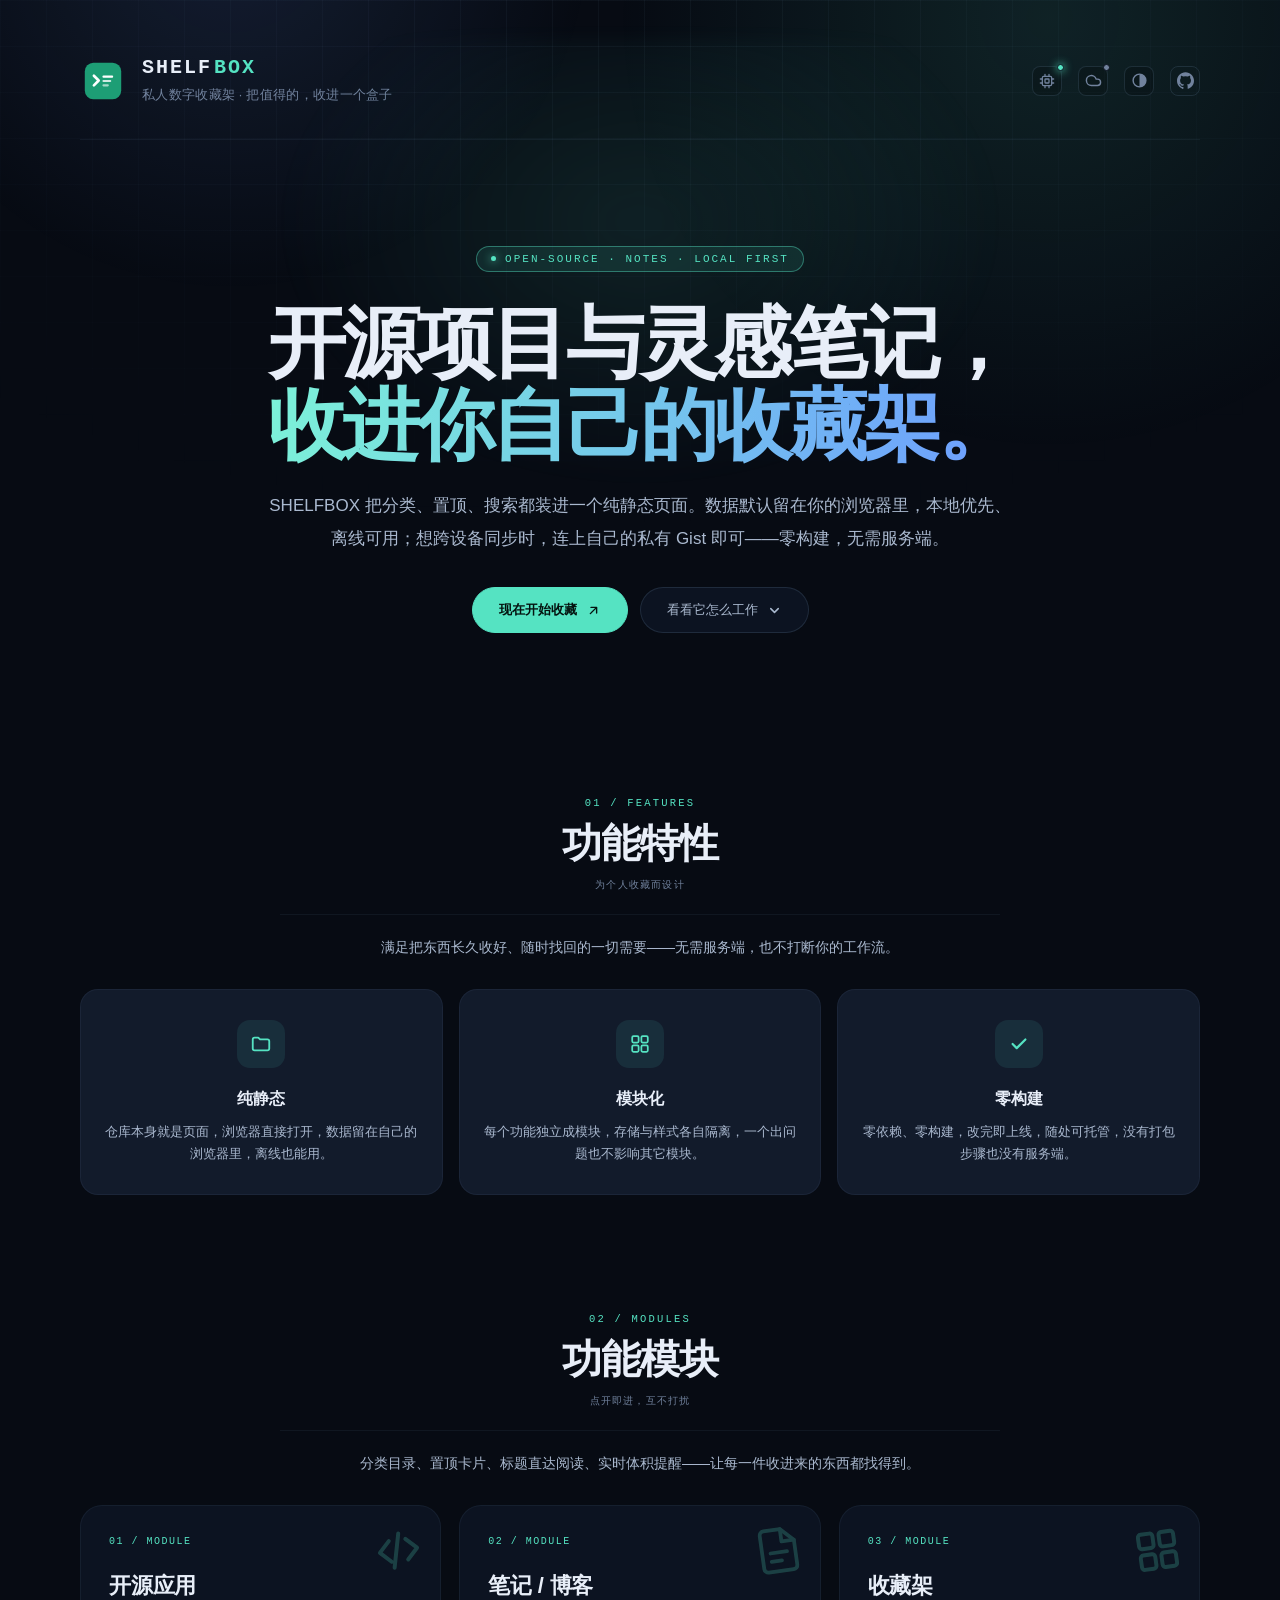
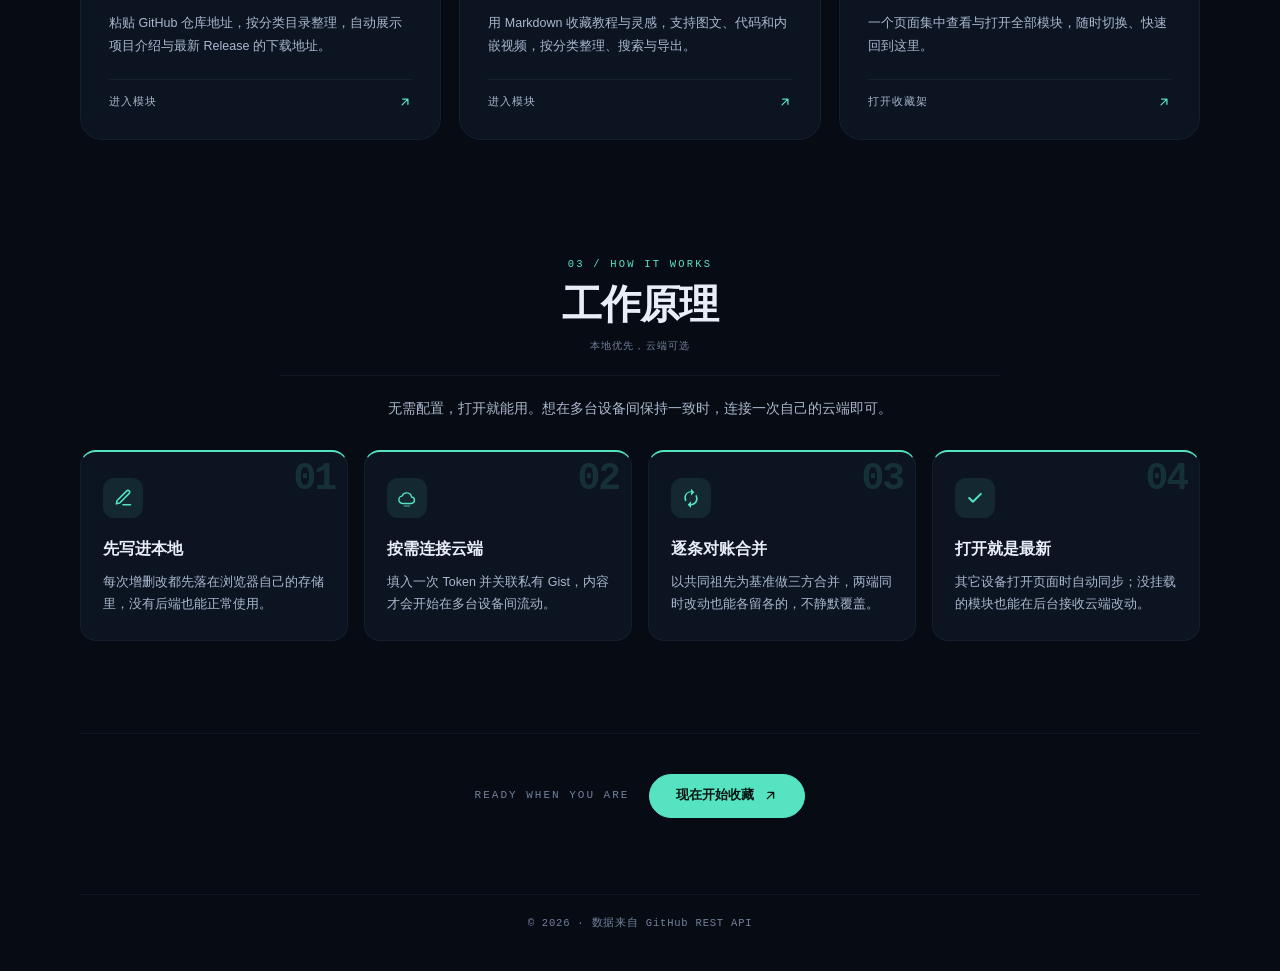
==== commit 1b266ec3: "design: 改名 SHELFBOX + 工作原理改编号步骤条 + 图标还原默认 - 品牌 OPEN/SHELF 改名为 SHELFBOX（显示名：品牌/title/meta/logo/README" ====
--- a/index.html
+++ b/index.html
@@ -4,9 +4,9 @@
   <meta charset="utf-8">
   <meta name="viewport" content="width=device-width, initial-scale=1">
   <meta name="color-scheme" content="dark">
-  <meta name="description" content="一个纯静态的个人收藏夹：收集开源应用与灵感笔记，本地优先，支持跨设备自动同步。">
+  <meta name="description" content="SHELFBOX 是一个纯静态的私人数字收藏架：收集开源应用与灵感笔记，本地优先，支持跨设备自动同步。">
   <link rel="icon" type="image/svg+xml" href="assets/brand/logo.svg">
-  <title>OPEN / SHELF · 我的私人收藏夹</title>
+  <title>SHELFBOX · 我的私人数字收藏架</title>
 
   <link rel="preconnect" href="https://api.github.com">
   <!-- 主题脚本尽早执行，首屏前定好明暗，避免闪烁 -->
@@ -50,8 +50,8 @@
           <svg viewBox="0 0 96 96" width="100%" height="100%" role="img"><rect x="10" y="10" width="76" height="76" rx="18" fill="#1D9E75"/><path d="M29 37 L39 47 L29 57" fill="none" stroke="#ffffff" stroke-width="5.5" stroke-linecap="round" stroke-linejoin="round"/><line x1="49" y1="39" x2="67" y2="39" stroke="#ffffff" stroke-width="4.5" stroke-linecap="round"/><line x1="49" y1="48" x2="63" y2="48" stroke="#ffffff" stroke-width="4.5" stroke-linecap="round" opacity="0.8"/><line x1="49" y1="57" x2="58" y2="57" stroke="#ffffff" stroke-width="4.5" stroke-linecap="round" opacity="0.6"/></svg>
         </span>
         <span class="brand-text">
-          <h1>OPEN<span>/</span>SHELF</h1>
-          <p>私人数字收藏夹 · 把值得的，收进一个架子</p>
+          <h1>SHELF<span>BOX</span></h1>
+          <p>私人数字收藏架 · 把值得的，收进一个盒子</p>
         </span>
       </a>
       <div class="header-meta">
@@ -62,9 +62,9 @@
 
     <section class="lc-hero" id="top">
       <span class="lc-hero-glow" aria-hidden="true"></span>
-      <span class="lc-eyebrow mono"><i aria-hidden="true"></i> PERSONAL DIGITAL SHELF</span>
-      <h2>散落的好东西，<br><em>收进自己的架子。</em></h2>
-      <p class="lc-lead">开源项目、随手记下的灵感、还没命名的下一次心动——分门别类收好，想找时一翻就到。不求大而全，只留真正想回头再看的。</p>
+      <span class="lc-eyebrow mono"><i aria-hidden="true"></i> OPEN-SOURCE · NOTES · LOCAL FIRST</span>
+      <h2>开源项目与灵感笔记，<br><em>收进你自己的收藏架。</em></h2>
+      <p class="lc-lead">SHELFBOX 把分类、置顶、搜索都装进一个纯静态页面。数据默认留在你的浏览器里，本地优先、离线可用；想跨设备同步时，连上自己的私有 Gist 即可——零构建，无需服务端。</p>
       <div class="lc-actions">
         <a class="lc-btn lc-btn--primary" href="shelf.html">现在开始收藏 <i class="i-ico i-ext" aria-hidden="true"></i></a>
         <a class="lc-btn" href="#how">看看它怎么工作 <i class="i-ico i-chev" aria-hidden="true"></i></a>
@@ -116,22 +116,22 @@
       </div>
       <p class="lc-section-intro lc-reveal">无需配置，打开就能用。想在多台设备间保持一致时，连接一次自己的云端即可。</p>
       <div class="lc-flow">
-        <article class="lc-step lc-reveal">
+        <article class="lc-step lc-reveal" data-step="01">
           <span class="lc-step-icon"><i class="i-ico i-edit" aria-hidden="true"></i></span>
           <h4>先写进本地</h4>
           <p>每次增删改都先落在浏览器自己的存储里，没有后端也能正常使用。</p>
         </article>
-        <article class="lc-step lc-reveal">
+        <article class="lc-step lc-reveal" data-step="02">
           <span class="lc-step-icon"><i class="i-ico i-cloud-puff" aria-hidden="true"></i></span>
           <h4>按需连接云端</h4>
           <p>填入一次 Token 并关联私有 Gist，内容才会开始在多台设备间流动。</p>
         </article>
-        <article class="lc-step lc-reveal">
+        <article class="lc-step lc-reveal" data-step="03">
           <span class="lc-step-icon"><i class="i-ico i-refresh" aria-hidden="true"></i></span>
           <h4>逐条对账合并</h4>
           <p>以共同祖先为基准做三方合并，两端同时改动也能各留各的，不静默覆盖。</p>
         </article>
-        <article class="lc-step lc-reveal">
+        <article class="lc-step lc-reveal" data-step="04">
           <span class="lc-step-icon"><i class="i-ico i-check" aria-hidden="true"></i></span>
           <h4>打开就是最新</h4>
           <p>其它设备打开页面时自动同步；没挂载的模块也能在后台接收云端改动。</p>
--- a/assets/css/landing.css
+++ b/assets/css/landing.css
@@ -69,7 +69,8 @@
 }
 .lc-btn--primary:hover { color: var(--on-accent); background: var(--accent); filter: brightness(1.08); }
 
-/* ---------- 功能特性：图标 → 标题 → 描述 三层卡片（参考 localsend） ---------- */
+/* ---------- 功能特性：居中三层软卡（图标 → 标题 → 描述） ----------
+   与「工作原理」的横向流程时间线形成对照：这里强调并列的三个特性。 */
 .lc-feature-grid { display: grid; grid-template-columns: repeat(3, minmax(0, 1fr)); gap: 16px; }
 .lc-feature {
   display: flex; flex-direction: column; align-items: center; text-align: center;
@@ -110,38 +111,32 @@
 }
 
 /* ---------- 模块入口卡片 ----------
-   边框全卡统一（不随主题色变化），已取消顶部高光细线。
-   --tone 仅用于融入背景的小图标、序号与脚注箭头，保持轻微性格区分：
-   开源应用(code)=薄荷绿 / 笔记(note)=晴蓝 / 收藏架(shelf)=柔紫；
-   无 tone 的模块（如预留位）回落到默认薄荷绿，保持旧模块零改动可用。 */
+   配色全站统一：文字、序号、图标、链接箭头一律取强调色 var(--accent)，
+   不按模块区分；卡片边框、背景、hover 也保持一致。 */
 .lc-catalog { display: grid; grid-template-columns: repeat(auto-fill, minmax(270px, 1fr)); gap: 18px; }
 .lc-card {
-  --tone: var(--accent);
   position: relative; display: block; min-height: 226px;
   padding: 28px; overflow: hidden; isolation: isolate;
   border: 1px solid var(--line-soft); border-radius: 22px;
   background: var(--surface);
   transition: border-color .26s, transform .26s, box-shadow .26s;
 }
-.lc-card--code { --tone: #55e3c2; }
-.lc-card--note { --tone: #6d9cff; }
-.lc-card--shelf { --tone: #b39cff; }
-
-/* 融入背景的小图标：右上角，尺寸为原来的 50%（84px），低透明度 */
+
+/* 融入背景的小图标：右上角 50px，低透明度统一强调色 */
 .lc-card-bghicon {
-  position: absolute; z-index: 0; top: 14px; right: 14px;
-  width: 84px; height: 84px; display: grid; place-items: center;
-  color: var(--tone); pointer-events: none;
+  position: absolute; z-index: 0; top: 18px; right: 18px;
+  width: 50px; height: 50px; display: grid; place-items: center;
+  color: var(--accent); pointer-events: none;
   transform: rotate(-8deg) scale(1); transform-origin: 70% 30%;
   transition: transform .4s cubic-bezier(.2, .7, .3, 1), opacity .4s;
 }
 .lc-card-bghicon .i-ico {
   width: 100%; height: 100%;
-  opacity: .18;
+  opacity: .22;
   transition: opacity .4s;
 }
 .lc-card:hover .lc-card-bghicon { transform: rotate(-3deg) scale(1.1); }
-.lc-card:hover .lc-card-bghicon .i-ico { opacity: .3; }
+.lc-card:hover .lc-card-bghicon .i-ico { opacity: .38; }
 
 /* 文字层盖在背景图标之上 */
 .lc-card-inner {
@@ -161,10 +156,10 @@
   position: absolute; inset: 0; pointer-events: none;
   background: radial-gradient(190px 140px at 100% 0%, rgba(85, 227, 194, .11), transparent 72%);
 }
-.lc-index { display: flex; align-items: center; gap: 8px; font-size: var(--fs-tiny); letter-spacing: 1.5px; color: var(--tone); }
+.lc-index { display: flex; align-items: center; gap: 8px; font-size: var(--fs-tiny); letter-spacing: 1.5px; color: var(--accent); }
 .lc-badge {
   padding: 4px 9px; border: 1px solid var(--line-strong); border-radius: 999px;
-  background: var(--accent-dim); color: var(--tone); font-size: var(--fs-micro); letter-spacing: .8px;
+  background: var(--accent-dim); color: var(--accent); font-size: var(--fs-micro); letter-spacing: .8px;
 }
 .lc-name { display: block; margin: 18px 0 9px; font-size: var(--fs-heading); font-weight: 600; letter-spacing: -.01em; }
 .lc-desc { display: block; font-size: var(--fs-body-sm); line-height: 1.8; color: var(--text-2); flex: 1; }
@@ -173,7 +168,7 @@
   margin-top: 22px; padding-top: 14px; border-top: 1px solid var(--line-soft);
   font-size: var(--fs-mini); letter-spacing: 1px; color: var(--text-2);
 }
-.lc-foot .i-ico { width: 14px; height: 14px; color: var(--tone); transition: transform .2s cubic-bezier(.2, .7, .3, 1); }
+.lc-foot .i-ico { width: 14px; height: 14px; color: var(--accent); transition: transform .2s cubic-bezier(.2, .7, .3, 1); }
 .lc-card:hover .lc-foot .i-ico { transform: translate(3px, -3px); }
 .lc-card:active { transform: translateY(-1px) scale(.995); }
 
@@ -183,21 +178,33 @@
   font-size: var(--fs-body); color: var(--muted);
 }
 
-/* ---------- 工作原理：图标 → 标题 → 描述 三层卡片（无序号，参考 localsend） ---------- */
-.lc-flow { display: grid; grid-template-columns: repeat(4, minmax(0, 1fr)); gap: 16px; }
+/* ---------- 工作原理：编号步骤条（与居中特性卡明显区分）----------
+   四张并列卡片：右上角大号 01-04 数字水印 + 顶部强调线 + 默认尺寸图标，
+   强调从左到右的先后顺序；水印仅装饰、不拦截点击。 */
+.lc-flow {
+  position: relative; display: grid; grid-template-columns: repeat(4, minmax(0, 1fr)); gap: 16px;
+}
 .lc-step {
-  display: flex; flex-direction: column; align-items: center; text-align: center;
-  padding: 30px 20px 26px;
-  border: 1px solid var(--line-soft); border-radius: 18px; background: var(--surface);
+  position: relative; overflow: hidden;
+  display: flex; flex-direction: column; align-items: flex-start; text-align: left;
+  padding: 26px 22px 24px;
+  border: 1px solid var(--line-soft); border-top: 2px solid var(--accent); border-radius: 16px;
+  background: var(--surface);
   transition: border-color .22s, transform .22s;
 }
 .lc-step:hover { border-color: var(--line-strong); transform: translateY(-3px); }
+/* 大号序号水印：右上角，低调不抢正文 */
+.lc-step::before {
+  content: attr(data-step); position: absolute; top: 8px; right: 12px;
+  font: 600 38px/1 var(--mono); letter-spacing: -2px;
+  color: var(--accent); opacity: .14; pointer-events: none;
+}
 .lc-step-icon {
-  display: grid; place-items: center; width: 48px; height: 48px; margin-bottom: 18px;
-  border-radius: 13px; background: var(--accent-dim); color: var(--accent);
-}
-.lc-step-icon .i-ico { width: 22px; height: 22px; }
-.lc-step h4 { margin: 0 0 9px; font-size: var(--fs-subtitle); font-weight: 600; color: var(--text); }
+  display: grid; place-items: center; width: 40px; height: 40px; margin-bottom: 18px;
+  border-radius: 11px; background: var(--accent-dim); color: var(--accent);
+}
+.lc-step-icon .i-ico { width: 20px; height: 20px; }
+.lc-step h4 { margin: 0 0 9px; font-size: var(--fs-title); font-weight: 600; color: var(--text); }
 .lc-step p { margin: 0; font-size: var(--fs-body-sm); line-height: 1.8; color: var(--text-2); }
 
 /* ---------- 收尾：一行式，不再重复首屏大标题与说明 ---------- */
@@ -264,11 +271,9 @@
   .lc-hero-glow { top: -60px; height: 320px; }
   .lc-hero h2 { margin-top: 24px; }
   .lc-section { margin-top: 72px; }
-  /* 特性 / 原理卡片：移动端单列，图标与文字层次紧凑 */
+  /* 特性 / 原理卡：移动端单列，默认尺寸图标 */
   .lc-feature-grid, .lc-flow { grid-template-columns: 1fr; gap: 12px; }
   .lc-feature, .lc-step { padding: 22px 18px; }
-  .lc-feature-icon, .lc-step-icon { width: 42px; height: 42px; margin-bottom: 12px; }
-  .lc-feature-icon .i-ico, .lc-step-icon .i-ico { width: 19px; height: 19px; }
   .lc-card { min-height: 190px; padding: 22px; }
   .lc-cta { margin-top: 60px; padding: 34px 12px; gap: 14px; }
   .lc-shelf-head { margin: 30px 0 26px; }
--- a/assets/css/theme.css
+++ b/assets/css/theme.css
@@ -141,12 +141,9 @@
   box-shadow: var(--th-shadow), 0 0 0 1px rgba(14, 156, 126, .12);
 }
 html[data-theme="light"] .lc-corner { background: radial-gradient(160px 120px at 100% 0%, rgba(14, 156, 126, .12), transparent 72%); }
-/* 模块卡主题色：亮色下加深以保证图标与文字层次可读 */
-html[data-theme="light"] .lc-card--code { --tone: #0e9c7e; }
-html[data-theme="light"] .lc-card--note { --tone: #2f63c9; }
-html[data-theme="light"] .lc-card--shelf { --tone: #7b5cd6; }
-html[data-theme="light"] .lc-card-bghicon .i-ico { opacity: .12; }
-html[data-theme="light"] .lc-card:hover .lc-card-bghicon .i-ico { opacity: .22; }
+/* 模块卡配色全站统一为强调色；亮色下背景图标略淡，保证文字层次 */
+html[data-theme="light"] .lc-card-bghicon .i-ico { opacity: .14; }
+html[data-theme="light"] .lc-card:hover .lc-card-bghicon .i-ico { opacity: .26; }
 html[data-theme="light"] .lc-section-head,
 html[data-theme="light"] .lc-crumb,
 html[data-theme="light"] .rs-group-head { border-color: var(--line); }
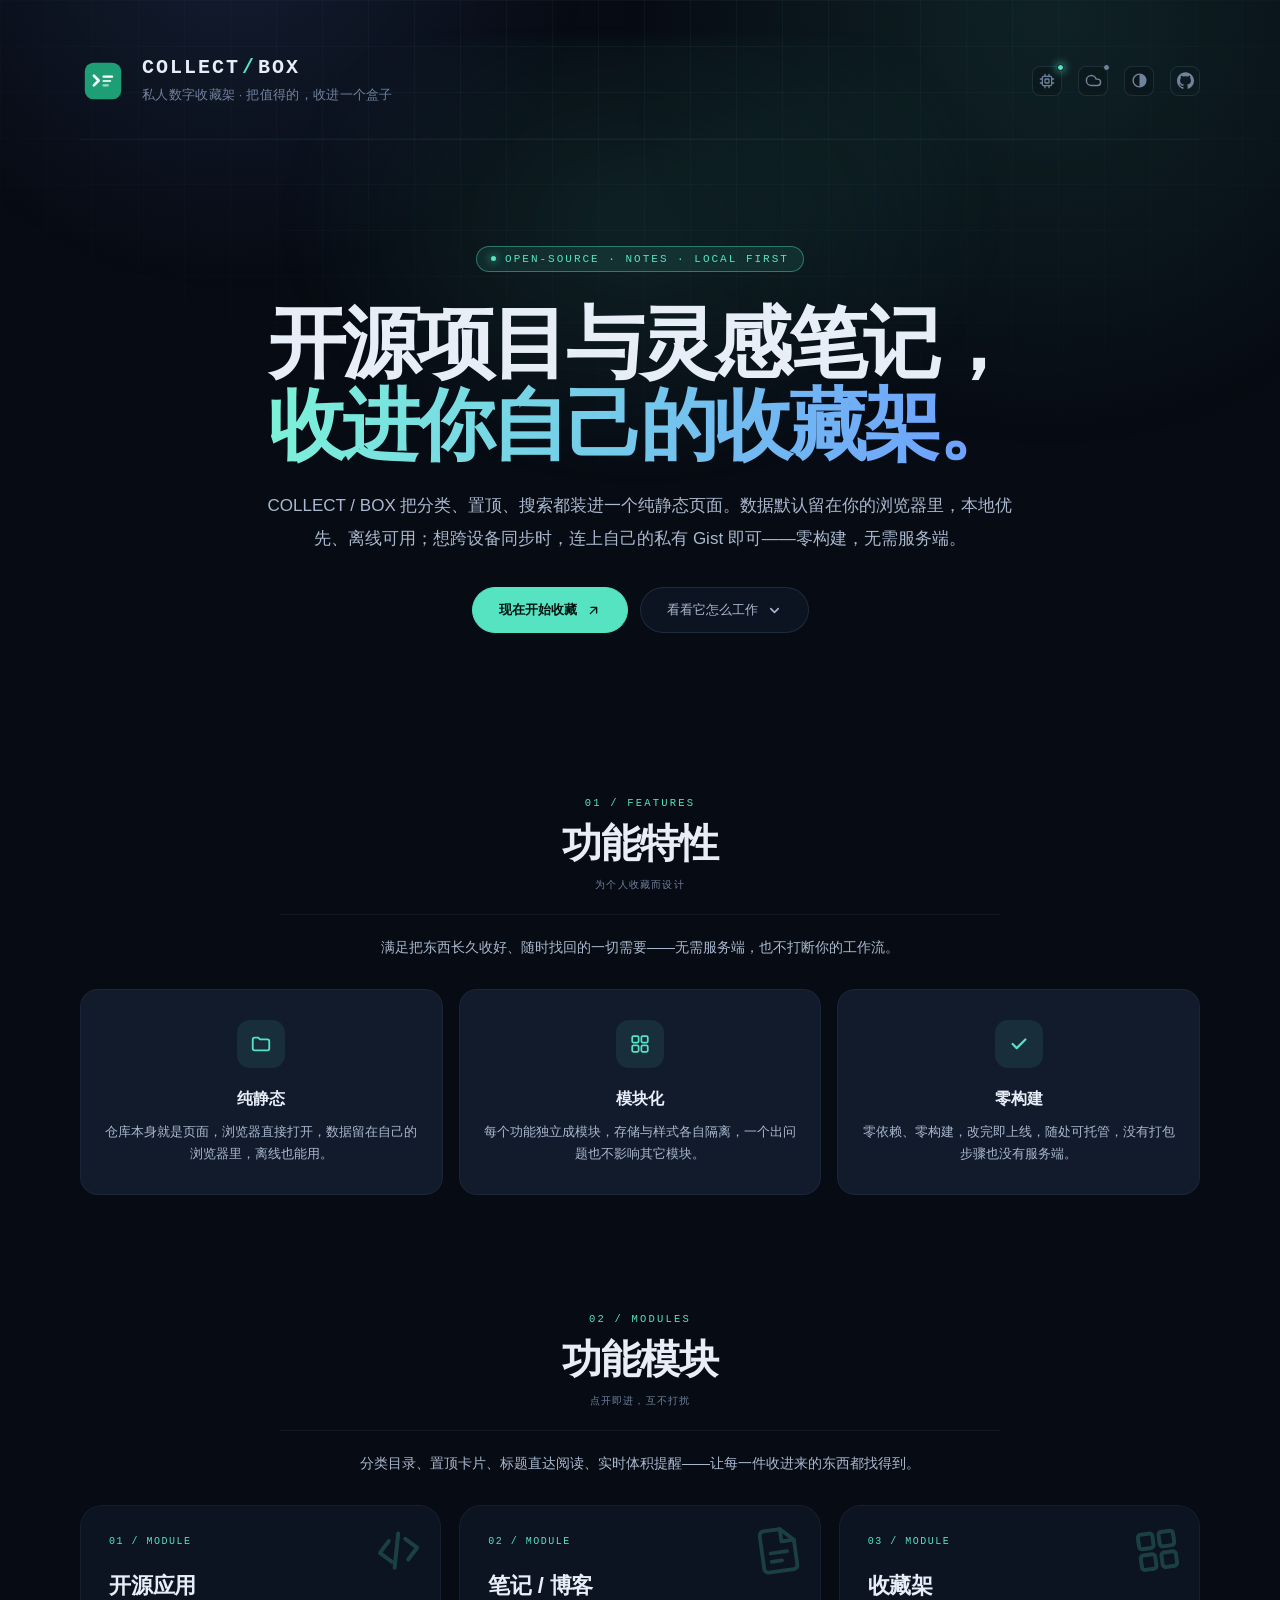
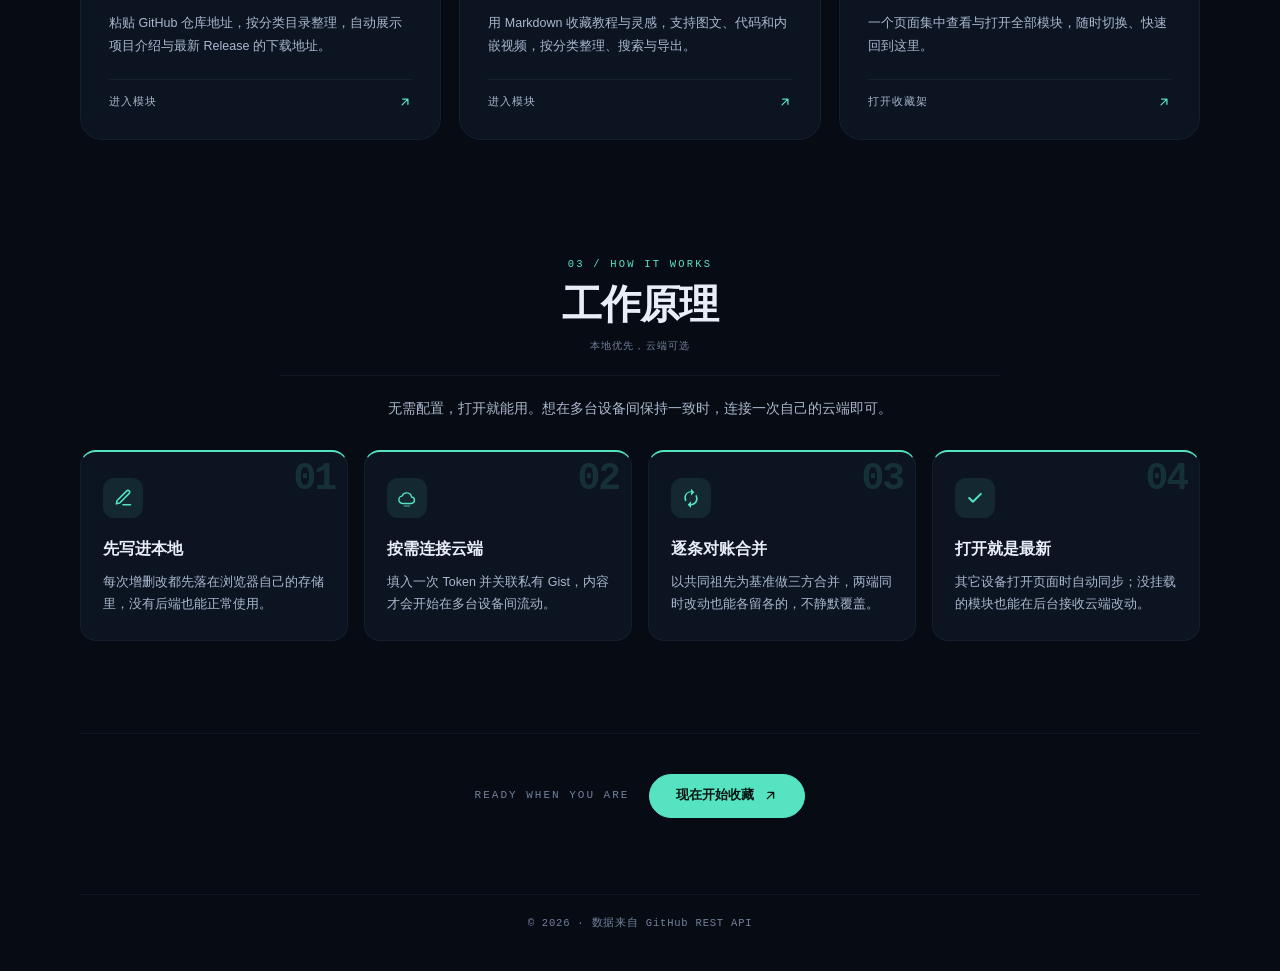
==== commit 3d57b555: "rename: OPEN/SHELF → SHELFBOX → COLLECT / BOX - 品牌显示名改为 COLLECT / BOX（品牌区 COLLECT<span>/</span>BOX、t" ====
--- a/index.html
+++ b/index.html
@@ -4,9 +4,9 @@
   <meta charset="utf-8">
   <meta name="viewport" content="width=device-width, initial-scale=1">
   <meta name="color-scheme" content="dark">
-  <meta name="description" content="SHELFBOX 是一个纯静态的私人数字收藏架：收集开源应用与灵感笔记，本地优先，支持跨设备自动同步。">
+  <meta name="description" content="COLLECT / BOX 是一个纯静态的私人数字收藏架：收集开源应用与灵感笔记，本地优先，支持跨设备自动同步。">
   <link rel="icon" type="image/svg+xml" href="assets/brand/logo.svg">
-  <title>SHELFBOX · 我的私人数字收藏架</title>
+  <title>COLLECT / BOX · 我的私人数字收藏架</title>
 
   <link rel="preconnect" href="https://api.github.com">
   <!-- 主题脚本尽早执行，首屏前定好明暗，避免闪烁 -->
@@ -50,7 +50,7 @@
           <svg viewBox="0 0 96 96" width="100%" height="100%" role="img"><rect x="10" y="10" width="76" height="76" rx="18" fill="#1D9E75"/><path d="M29 37 L39 47 L29 57" fill="none" stroke="#ffffff" stroke-width="5.5" stroke-linecap="round" stroke-linejoin="round"/><line x1="49" y1="39" x2="67" y2="39" stroke="#ffffff" stroke-width="4.5" stroke-linecap="round"/><line x1="49" y1="48" x2="63" y2="48" stroke="#ffffff" stroke-width="4.5" stroke-linecap="round" opacity="0.8"/><line x1="49" y1="57" x2="58" y2="57" stroke="#ffffff" stroke-width="4.5" stroke-linecap="round" opacity="0.6"/></svg>
         </span>
         <span class="brand-text">
-          <h1>SHELF<span>BOX</span></h1>
+          <h1>COLLECT<span>/</span>BOX</h1>
           <p>私人数字收藏架 · 把值得的，收进一个盒子</p>
         </span>
       </a>
@@ -64,7 +64,7 @@
       <span class="lc-hero-glow" aria-hidden="true"></span>
       <span class="lc-eyebrow mono"><i aria-hidden="true"></i> OPEN-SOURCE · NOTES · LOCAL FIRST</span>
       <h2>开源项目与灵感笔记，<br><em>收进你自己的收藏架。</em></h2>
-      <p class="lc-lead">SHELFBOX 把分类、置顶、搜索都装进一个纯静态页面。数据默认留在你的浏览器里，本地优先、离线可用；想跨设备同步时，连上自己的私有 Gist 即可——零构建，无需服务端。</p>
+      <p class="lc-lead">COLLECT / BOX 把分类、置顶、搜索都装进一个纯静态页面。数据默认留在你的浏览器里，本地优先、离线可用；想跨设备同步时，连上自己的私有 Gist 即可——零构建，无需服务端。</p>
       <div class="lc-actions">
         <a class="lc-btn lc-btn--primary" href="shelf.html">现在开始收藏 <i class="i-ico i-ext" aria-hidden="true"></i></a>
         <a class="lc-btn" href="#how">看看它怎么工作 <i class="i-ico i-chev" aria-hidden="true"></i></a>
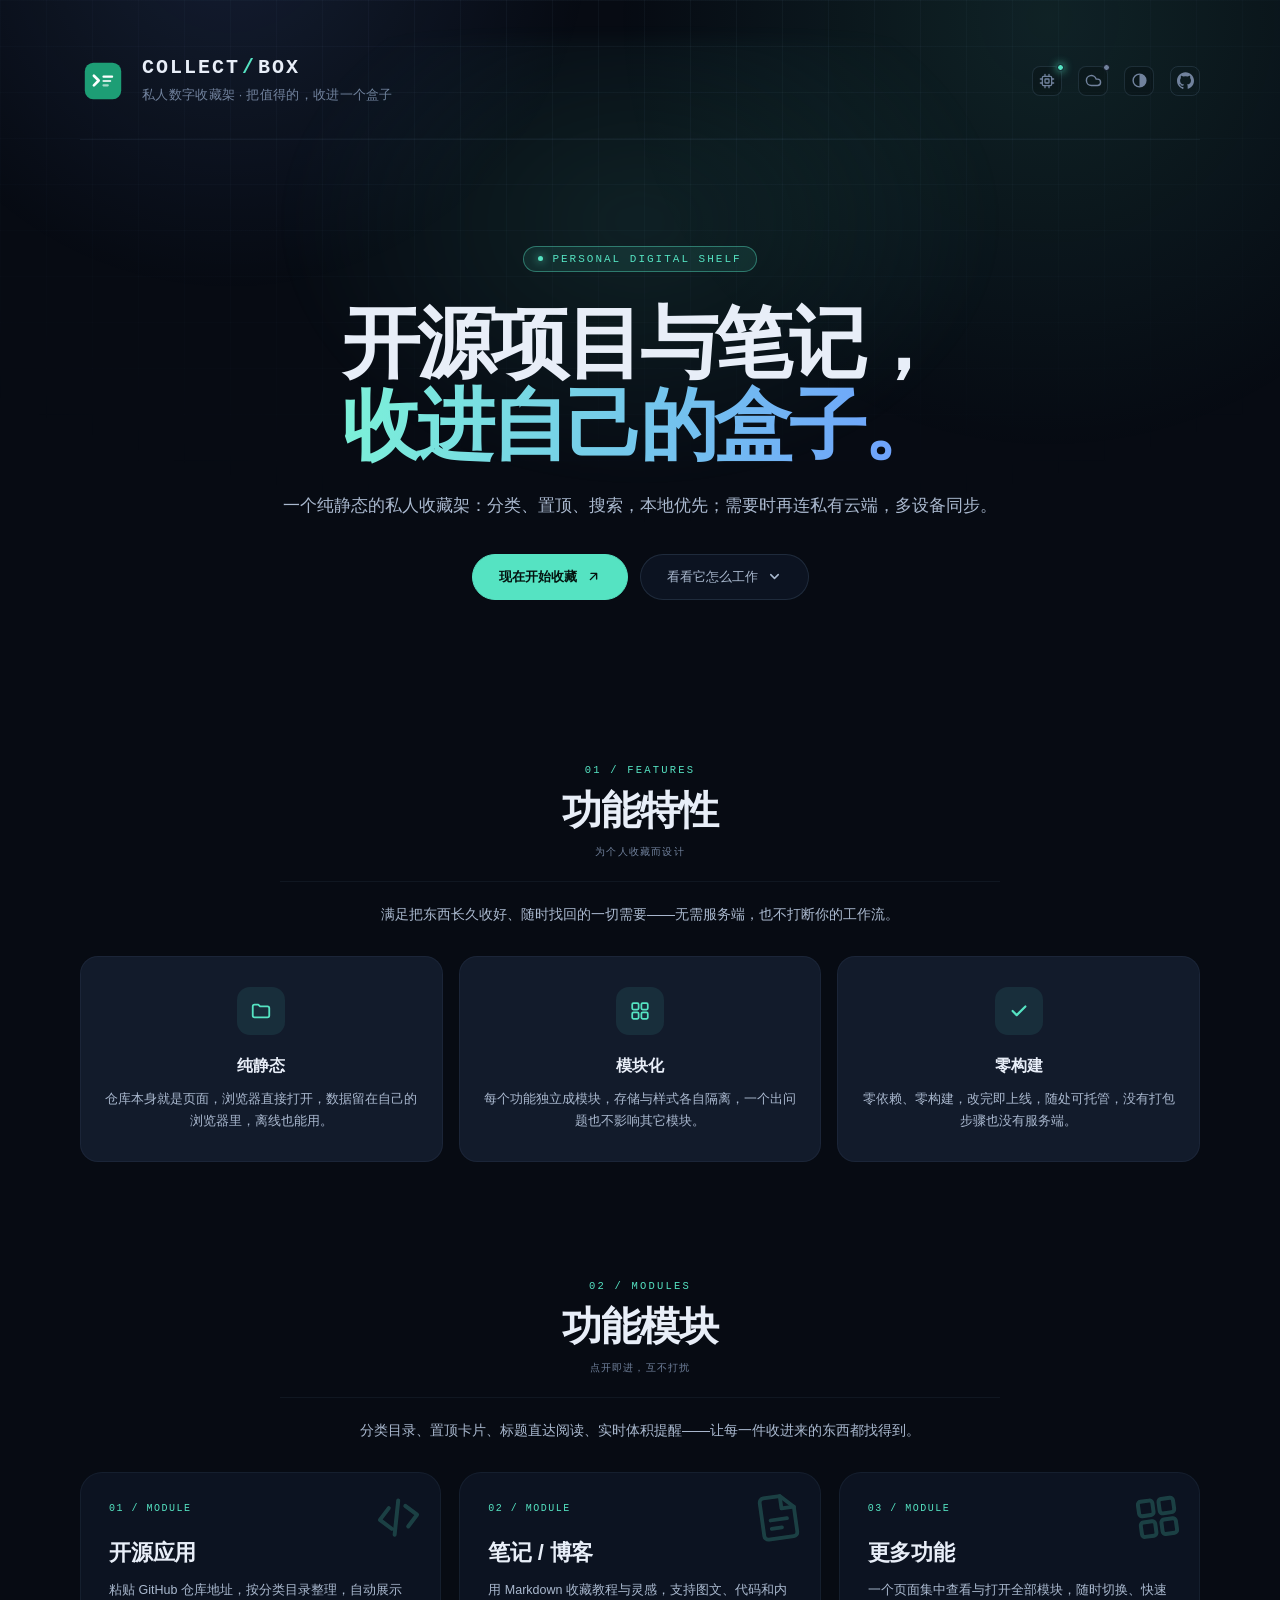
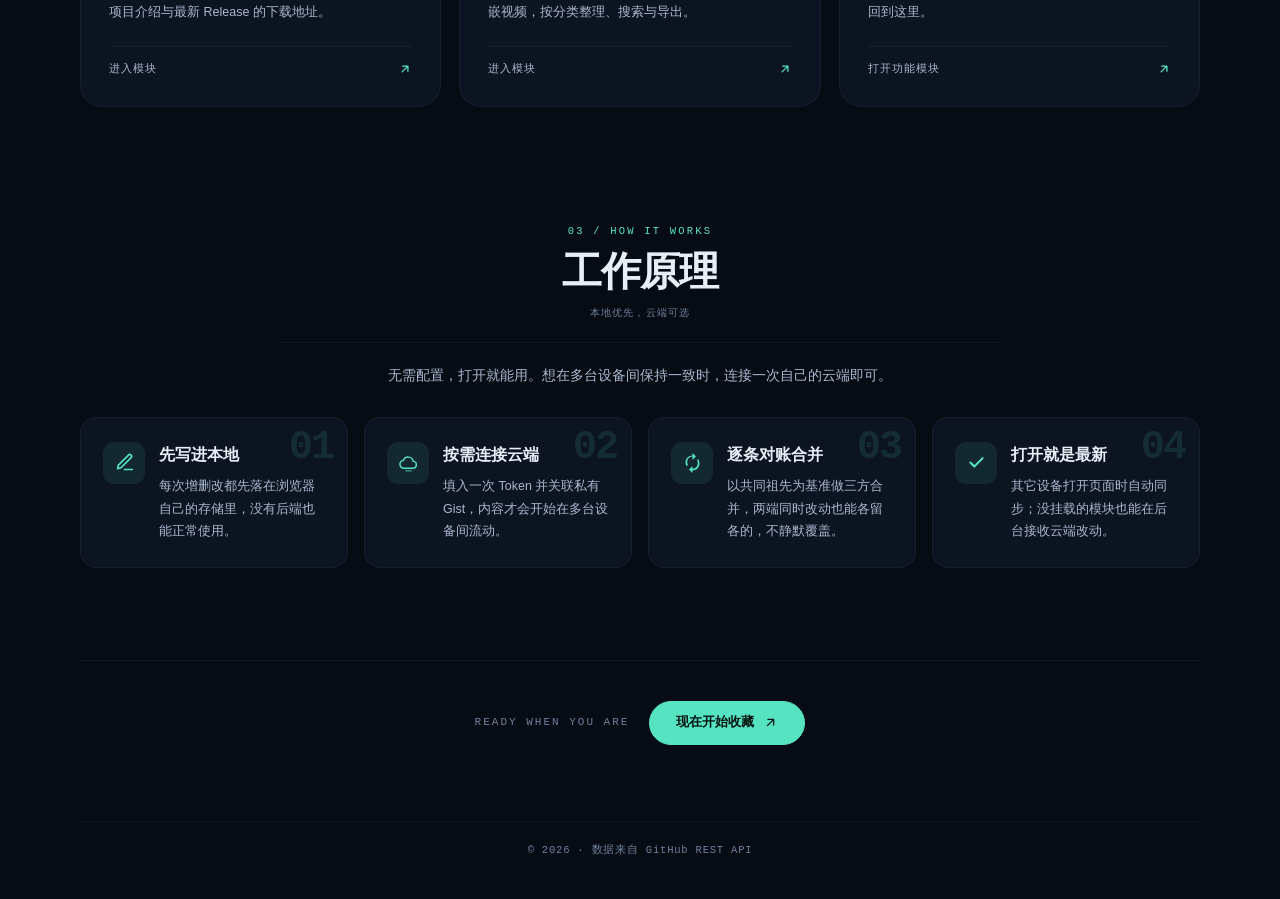
==== commit e06a3695: "design: 原理卡底部高亮+左到右动效 + 精简 hero + 术语统一功能模块 - 工作原理四卡：高亮线从顶部移到底部，hover 时强调色由左至右铺满；改为图标在左、标题+说明在右的网格排版，" ====
--- a/index.html
+++ b/index.html
@@ -62,9 +62,9 @@
 
     <section class="lc-hero" id="top">
       <span class="lc-hero-glow" aria-hidden="true"></span>
-      <span class="lc-eyebrow mono"><i aria-hidden="true"></i> OPEN-SOURCE · NOTES · LOCAL FIRST</span>
-      <h2>开源项目与灵感笔记，<br><em>收进你自己的收藏架。</em></h2>
-      <p class="lc-lead">COLLECT / BOX 把分类、置顶、搜索都装进一个纯静态页面。数据默认留在你的浏览器里，本地优先、离线可用；想跨设备同步时，连上自己的私有 Gist 即可——零构建，无需服务端。</p>
+      <span class="lc-eyebrow mono"><i aria-hidden="true"></i> PERSONAL DIGITAL SHELF</span>
+      <h2>开源项目与笔记，<br><em>收进自己的盒子。</em></h2>
+      <p class="lc-lead">一个纯静态的私人收藏架：分类、置顶、搜索，本地优先；需要时再连私有云端，多设备同步。</p>
       <div class="lc-actions">
         <a class="lc-btn lc-btn--primary" href="shelf.html">现在开始收藏 <i class="i-ico i-ext" aria-hidden="true"></i></a>
         <a class="lc-btn" href="#how">看看它怎么工作 <i class="i-ico i-chev" aria-hidden="true"></i></a>
@@ -104,7 +104,7 @@
         <span class="lc-hint">点开即进，互不打扰</span>
       </div>
       <p class="lc-section-intro lc-reveal">分类目录、置顶卡片、标题直达阅读、实时体积提醒——让每一件收进来的东西都找得到。</p>
-      <!-- 模块入口卡片由内核根据注册表自动生成；首页把预留模块位换成收藏架入口 -->
+      <!-- 模块入口卡片由内核根据注册表自动生成；首页把预留模块位换成「更多功能」入口 -->
       <main id="catalog" class="lc-catalog" data-home-catalog></main>
     </section>
 
--- a/assets/css/landing.css
+++ b/assets/css/landing.css
@@ -179,33 +179,51 @@
 }
 
 /* ---------- 工作原理：编号步骤条（与居中特性卡明显区分）----------
-   四张并列卡片：右上角大号 01-04 数字水印 + 顶部强调线 + 默认尺寸图标，
-   强调从左到右的先后顺序；水印仅装饰、不拦截点击。 */
+   四张并列卡片：大号 01-04 数字水印 + 底部高亮条 + 默认尺寸图标。
+   数字在左、图标在上、标题与说明依次向下；底部高亮 hover 时由左至右铺开。 */
 .lc-flow {
   position: relative; display: grid; grid-template-columns: repeat(4, minmax(0, 1fr)); gap: 16px;
 }
 .lc-step {
   position: relative; overflow: hidden;
-  display: flex; flex-direction: column; align-items: flex-start; text-align: left;
-  padding: 26px 22px 24px;
-  border: 1px solid var(--line-soft); border-top: 2px solid var(--accent); border-radius: 16px;
+  display: grid; grid-template-columns: 42px 1fr; grid-template-rows: auto auto;
+  align-content: start; column-gap: 14px; row-gap: 0;
+  padding: 24px 22px 24px;
+  border: 1px solid var(--line-soft); border-radius: 16px;
   background: var(--surface);
-  transition: border-color .22s, transform .22s;
-}
-.lc-step:hover { border-color: var(--line-strong); transform: translateY(-3px); }
-/* 大号序号水印：右上角，低调不抢正文 */
+  transition: border-color .26s, transform .26s, box-shadow .26s;
+}
+.lc-step:hover {
+  border-color: var(--line-strong); transform: translateY(-3px);
+  box-shadow: 0 16px 38px rgba(0, 0, 0, .18);
+}
+/* 底部高亮：默认一条淡底线，hover 时强调色由左至右铺满 */
+.lc-step::after {
+  content: ''; position: absolute; left: 0; bottom: 0; height: 3px; width: 100%;
+  background: var(--accent); transform: scaleX(0); transform-origin: left center;
+  transition: transform .42s cubic-bezier(.2, .7, .3, 1); pointer-events: none;
+}
+.lc-step:hover::after { transform: scaleX(1); }
+/* 大号序号水印：置于图标左上方，低调不抢正文 */
 .lc-step::before {
-  content: attr(data-step); position: absolute; top: 8px; right: 12px;
-  font: 600 38px/1 var(--mono); letter-spacing: -2px;
-  color: var(--accent); opacity: .14; pointer-events: none;
+  content: attr(data-step); position: absolute; top: 10px; right: 14px;
+  font: 600 40px/1 var(--mono); letter-spacing: -2px;
+  color: var(--accent); opacity: .12; pointer-events: none;
 }
 .lc-step-icon {
-  display: grid; place-items: center; width: 40px; height: 40px; margin-bottom: 18px;
+  grid-column: 1; grid-row: 1 / 3;
+  display: grid; place-items: center; width: 42px; height: 42px;
   border-radius: 11px; background: var(--accent-dim); color: var(--accent);
 }
-.lc-step-icon .i-ico { width: 20px; height: 20px; }
-.lc-step h4 { margin: 0 0 9px; font-size: var(--fs-title); font-weight: 600; color: var(--text); }
-.lc-step p { margin: 0; font-size: var(--fs-body-sm); line-height: 1.8; color: var(--text-2); }
+.lc-step-icon .i-ico { width: 21px; height: 21px; }
+.lc-step h4 {
+  grid-column: 2; grid-row: 1; align-self: end; margin: 0 0 8px;
+  font-size: var(--fs-title); font-weight: 600; color: var(--text);
+}
+.lc-step p {
+  grid-column: 2; grid-row: 2; align-self: start; margin: 0;
+  font-size: var(--fs-body-sm); line-height: 1.8; color: var(--text-2);
+}
 
 /* ---------- 收尾：一行式，不再重复首屏大标题与说明 ---------- */
 .lc-cta {
@@ -247,7 +265,7 @@
 .lc-crumb .lc-sep { color: var(--line-strong); }
 .lc-crumb .lc-current { color: var(--accent); }
 
-/* ---------- 收藏架页引导头 ---------- */
+/* ---------- 功能模块页引导头 ---------- */
 .lc-shelf-head { text-align: center; margin: 44px 0 34px; padding-bottom: 26px; border-bottom: 1px solid var(--line-soft); }
 .lc-shelf-head h2 {
   margin: 16px 0 12px; font: 600 clamp(28px, 4vw, 42px)/1.2 var(--sans);
@@ -287,6 +305,8 @@
   .lc-hero > .lc-actions { animation: none !important; }
   html.js-reveal .lc-reveal { opacity: 1; transform: none; transition: none; }
   .lc-btn, .lc-card, .lc-feature, .lc-step { transition: none !important; }
+  /* 原理卡底部高亮：无障碍模式下不铺开动画，hover 仍可见但无位移过渡 */
+  .lc-step::after { transition: none !important; }
   /* 模块卡图标动效在无障碍模式下关闭 */
   .lc-card-bghicon, .lc-card-bghicon .i-ico { transform: none !important; transition: none !important; }
   .lc-card:hover .lc-foot .i-ico { transform: none !important; }
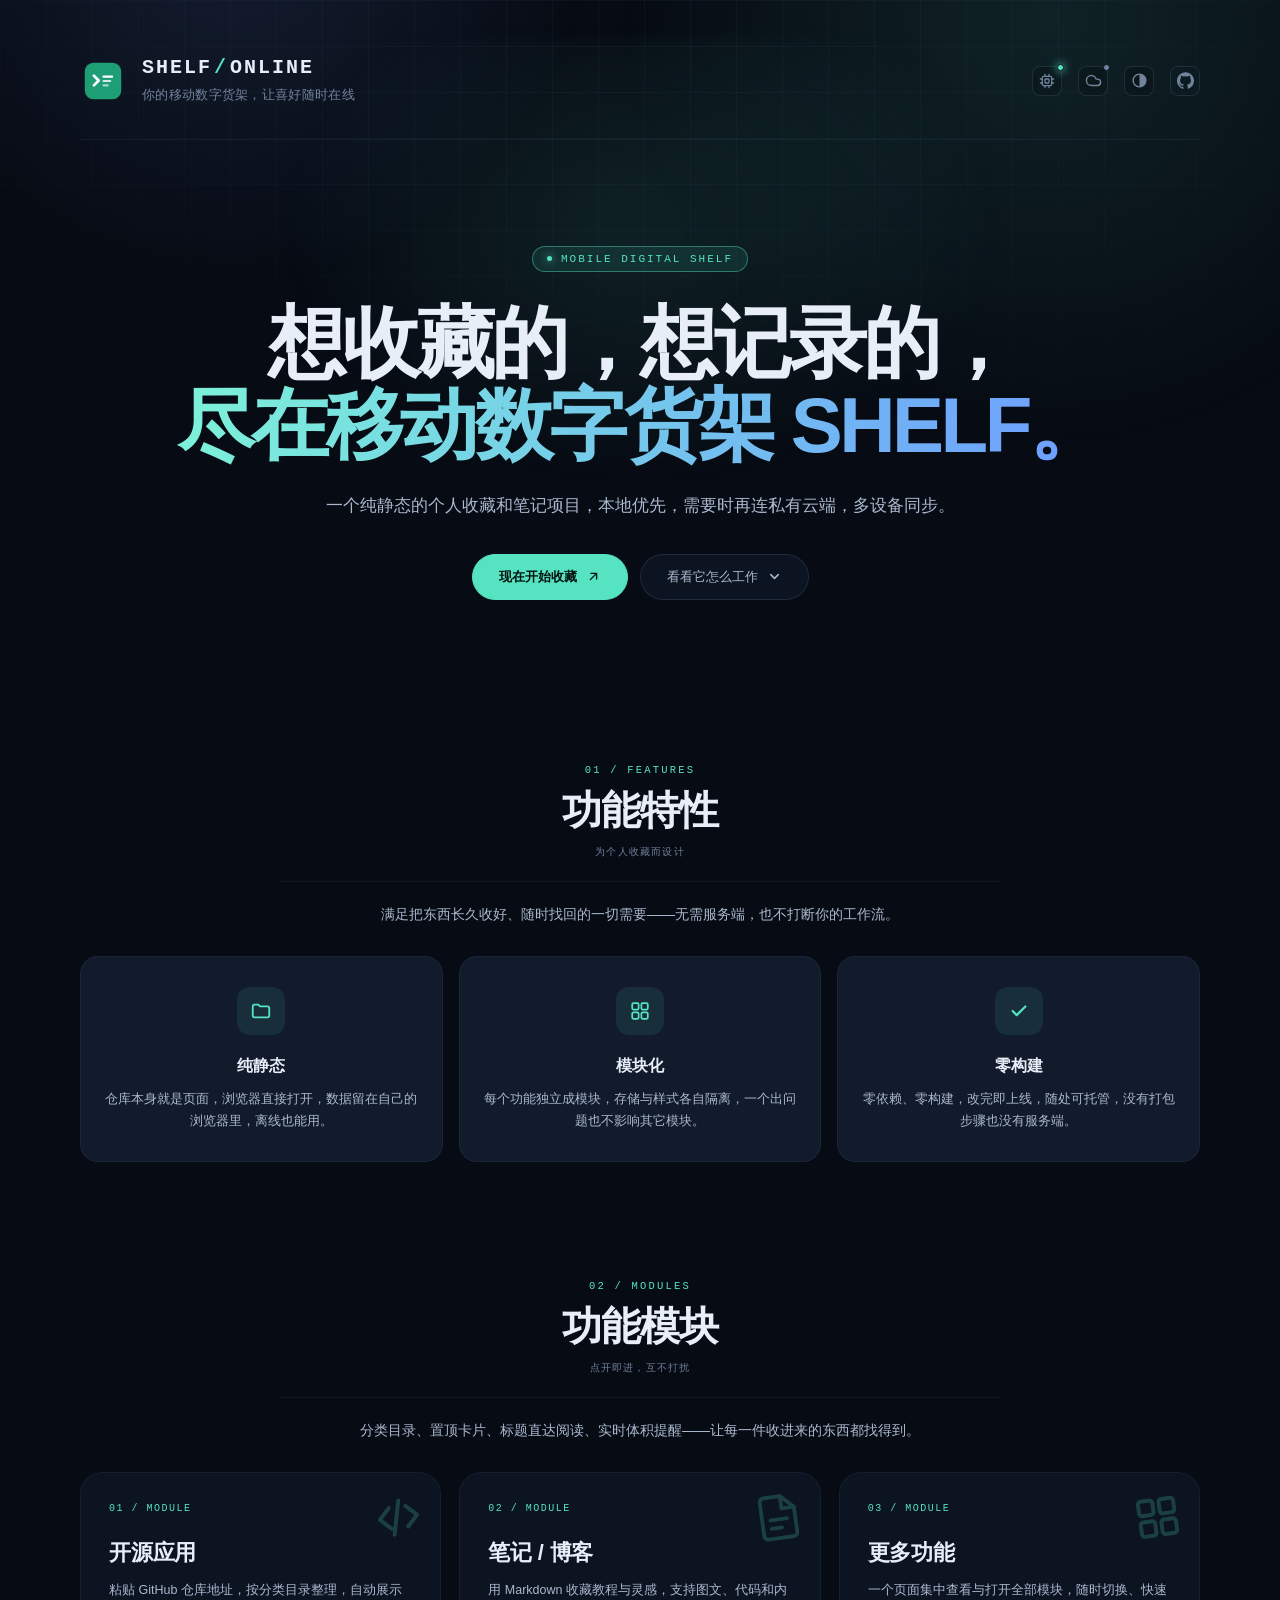
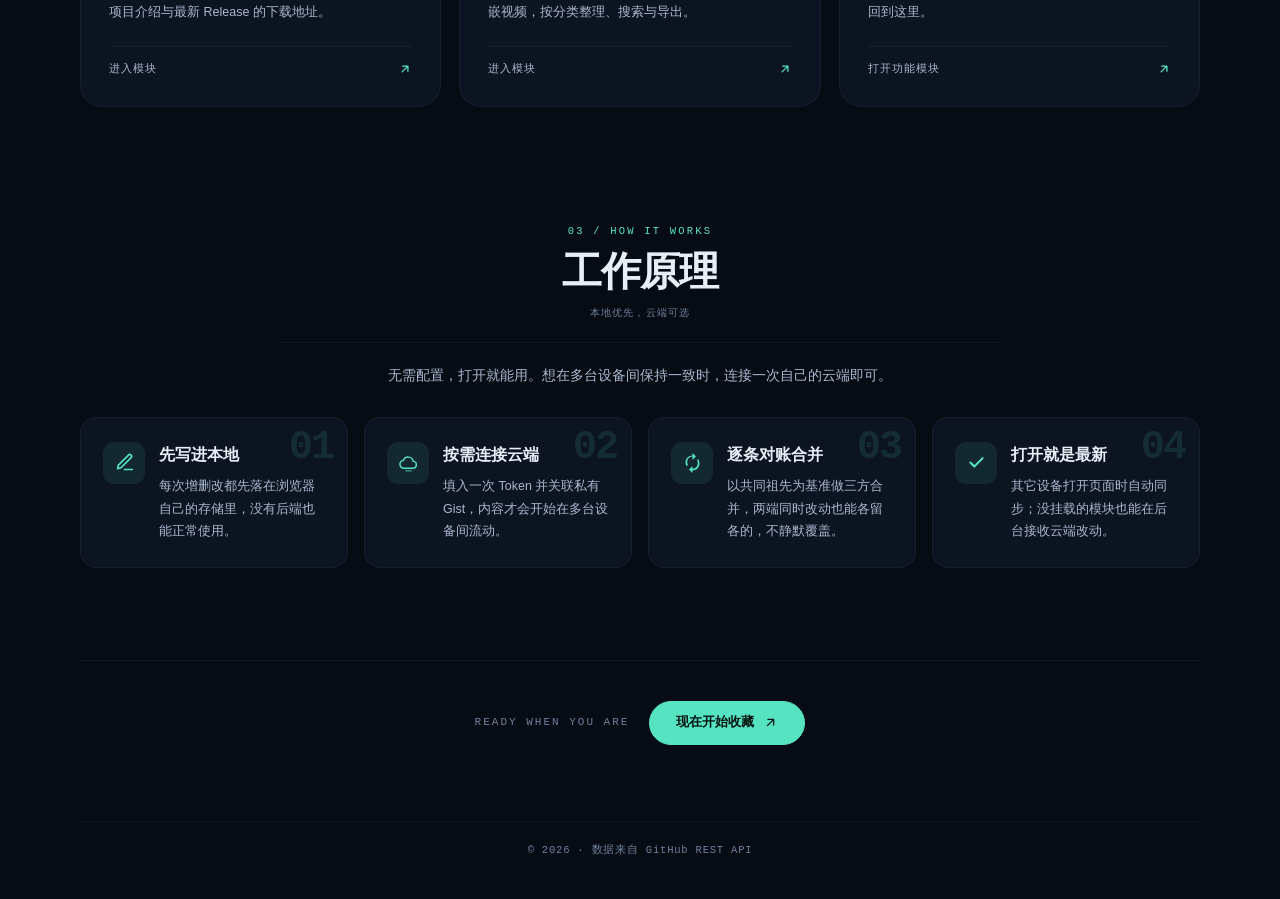
==== commit f14518a8: "rename: SHELF / ONLINE + 重写 hero + 修复笔记图片不显示 - 品牌显示名改为 SHELF / ONLINE，副标语「你的移动数字货架，让喜好随时在线」（三页品牌区/ti" ====
--- a/index.html
+++ b/index.html
@@ -4,9 +4,9 @@
   <meta charset="utf-8">
   <meta name="viewport" content="width=device-width, initial-scale=1">
   <meta name="color-scheme" content="dark">
-  <meta name="description" content="COLLECT / BOX 是一个纯静态的私人数字收藏架：收集开源应用与灵感笔记，本地优先，支持跨设备自动同步。">
+  <meta name="description" content="SHELF / ONLINE 是一个纯静态的个人收藏和笔记项目：本地优先，需要时再连私有云端，多设备同步。">
   <link rel="icon" type="image/svg+xml" href="assets/brand/logo.svg">
-  <title>COLLECT / BOX · 我的私人数字收藏架</title>
+  <title>SHELF / ONLINE · 你的移动数字货架，让喜好随时在线</title>
 
   <link rel="preconnect" href="https://api.github.com">
   <!-- 主题脚本尽早执行，首屏前定好明暗，避免闪烁 -->
@@ -50,8 +50,8 @@
           <svg viewBox="0 0 96 96" width="100%" height="100%" role="img"><rect x="10" y="10" width="76" height="76" rx="18" fill="#1D9E75"/><path d="M29 37 L39 47 L29 57" fill="none" stroke="#ffffff" stroke-width="5.5" stroke-linecap="round" stroke-linejoin="round"/><line x1="49" y1="39" x2="67" y2="39" stroke="#ffffff" stroke-width="4.5" stroke-linecap="round"/><line x1="49" y1="48" x2="63" y2="48" stroke="#ffffff" stroke-width="4.5" stroke-linecap="round" opacity="0.8"/><line x1="49" y1="57" x2="58" y2="57" stroke="#ffffff" stroke-width="4.5" stroke-linecap="round" opacity="0.6"/></svg>
         </span>
         <span class="brand-text">
-          <h1>COLLECT<span>/</span>BOX</h1>
-          <p>私人数字收藏架 · 把值得的，收进一个盒子</p>
+          <h1>SHELF<span>/</span>ONLINE</h1>
+          <p>你的移动数字货架，让喜好随时在线</p>
         </span>
       </a>
       <div class="header-meta">
@@ -62,9 +62,9 @@
 
     <section class="lc-hero" id="top">
       <span class="lc-hero-glow" aria-hidden="true"></span>
-      <span class="lc-eyebrow mono"><i aria-hidden="true"></i> PERSONAL DIGITAL SHELF</span>
-      <h2>开源项目与笔记，<br><em>收进自己的盒子。</em></h2>
-      <p class="lc-lead">一个纯静态的私人收藏架：分类、置顶、搜索，本地优先；需要时再连私有云端，多设备同步。</p>
+      <span class="lc-eyebrow mono"><i aria-hidden="true"></i> MOBILE DIGITAL SHELF</span>
+      <h2>想收藏的，想记录的，<br><em>尽在移动数字货架 SHELF。</em></h2>
+      <p class="lc-lead">一个纯静态的个人收藏和笔记项目，本地优先，需要时再连私有云端，多设备同步。</p>
       <div class="lc-actions">
         <a class="lc-btn lc-btn--primary" href="shelf.html">现在开始收藏 <i class="i-ico i-ext" aria-hidden="true"></i></a>
         <a class="lc-btn" href="#how">看看它怎么工作 <i class="i-ico i-chev" aria-hidden="true"></i></a>
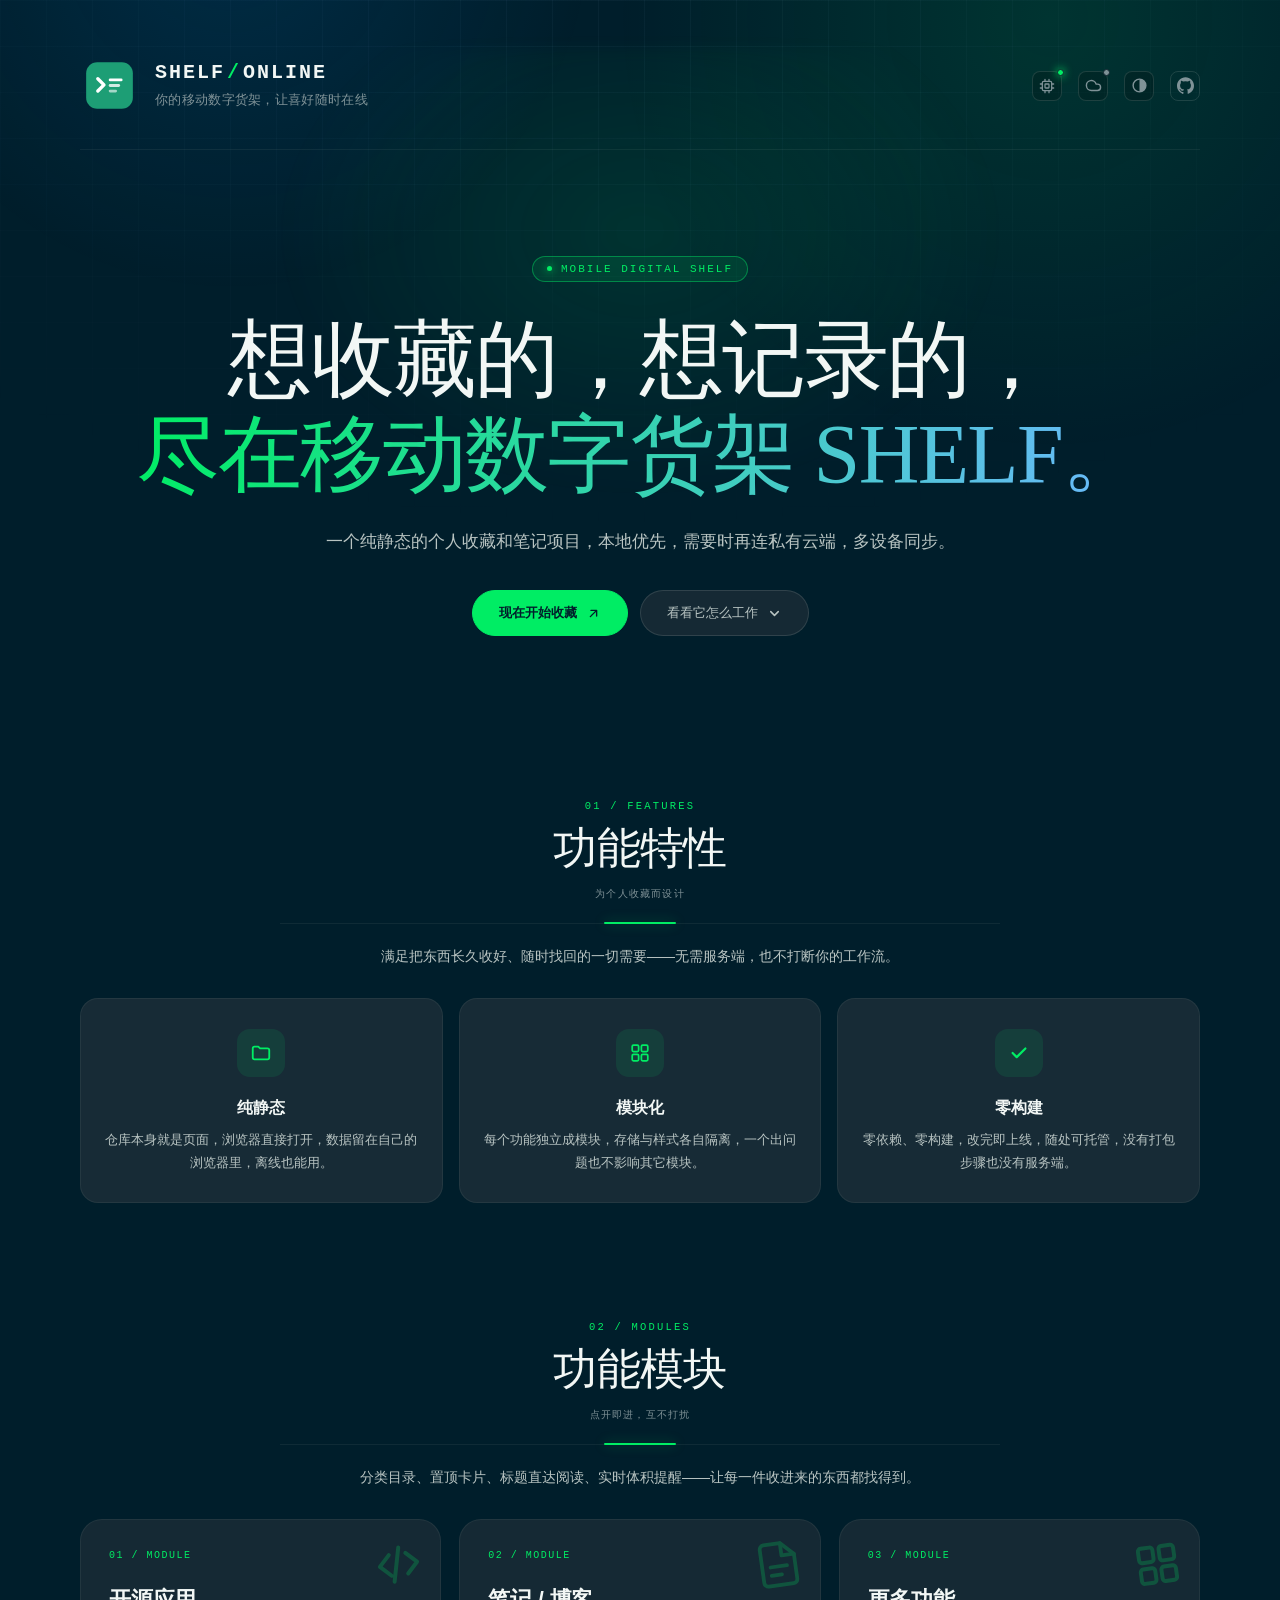
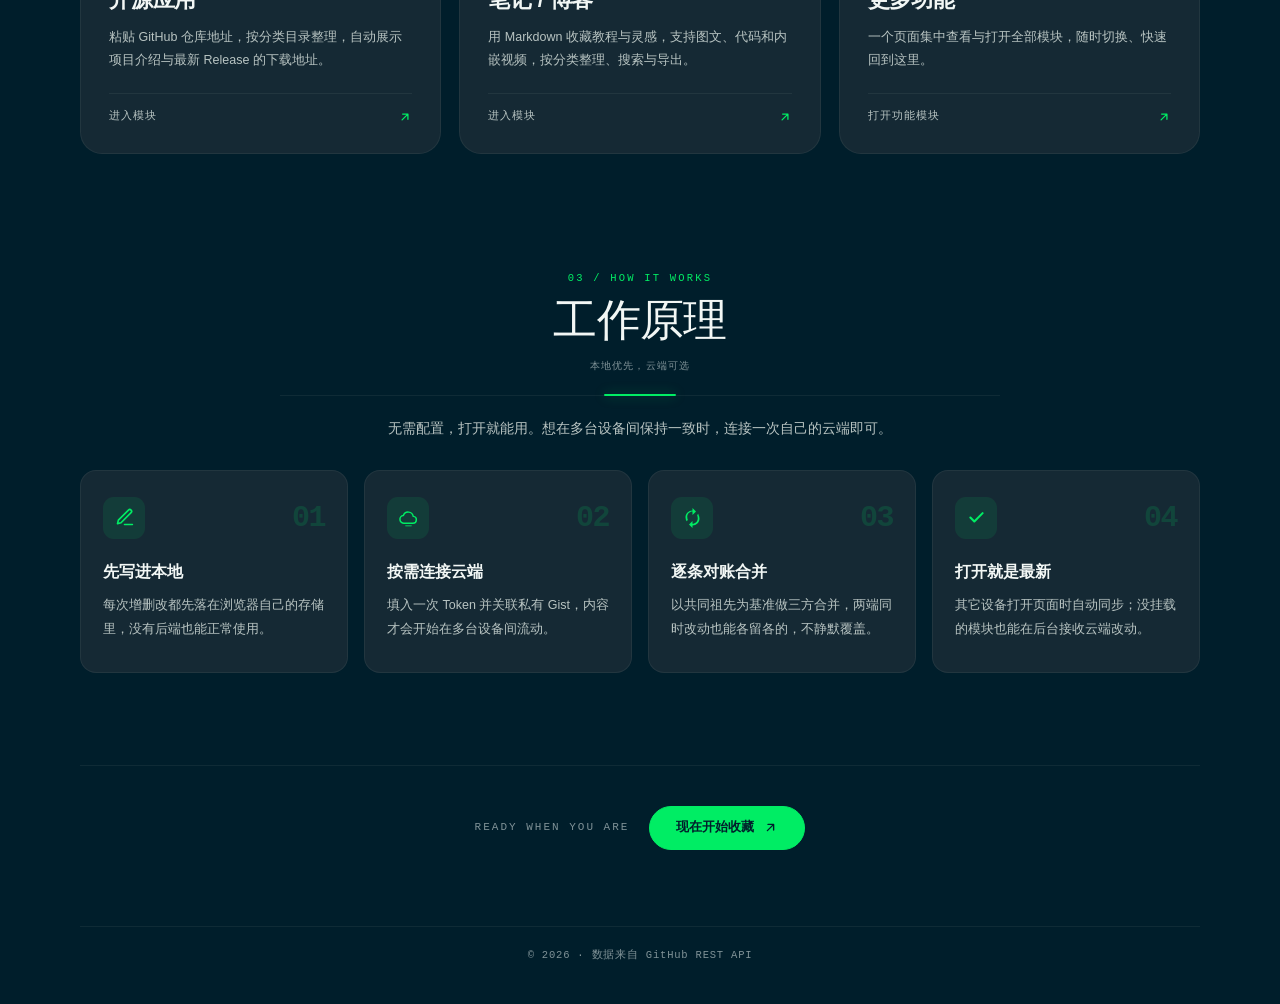
==== commit fc284e00: "采用 MongoDB 设计系统风格并改用国内系统字体栈 - 配色令牌统一为森林黑 #001e2b + 霓虹绿 #00ed64 体系，青调阴影 - 标题/正文/技术标签三级排印令牌化，新增 DESIGN" ====
--- a/index.html
+++ b/index.html
@@ -9,6 +9,7 @@
   <title>SHELF / ONLINE · 你的移动数字货架，让喜好随时在线</title>
 
   <link rel="preconnect" href="https://api.github.com">
+  <!-- 字体使用国内系统自带字体栈（苹方 / 微软雅黑 / 宋体 / 系统等宽），零网络依赖 -->
   <!-- 主题脚本尽早执行，首屏前定好明暗，避免闪烁 -->
   <script src="assets/js/core/theme.js"></script>
   <script>if ('IntersectionObserver' in window) document.documentElement.classList.add('js-reveal');</script>
--- a/assets/css/base.css
+++ b/assets/css/base.css
@@ -5,30 +5,37 @@
    ============================================================ */
 
 :root {
-  --bg:            #070b13;
-  --surface:       rgba(15, 23, 38, 0.78);
-  --surface-2:     rgba(21, 31, 49, 0.82);
-  --line:          rgba(130, 165, 205, 0.16);
-  --line-soft:     rgba(130, 165, 205, 0.08);
-  --line-strong:   rgba(85, 227, 194, 0.42);
-  --text:          #e8eef8;
-  --text-2:        #aab9cf;
-  --muted:         #71829d;
-  --accent:        #55e3c2;
-  --accent-dim:    rgba(85, 227, 194, 0.10);
-  --accent-2:      #7aa2f7;
-  --blue:          #6d9cff;
+  /* ============================================================
+     MongoDB 设计系统 · 森林黑 × 霓虹绿（LeafyGreen / Forest Dark）
+     全部模块沿用原有语义变量名，此处只替换取值，保证改造零侵入。
+     ============================================================ */
+  --bg:            #001e2b;                       /* Forest Black · 森林黑，非纯黑 */
+  --surface:       rgba(28, 45, 56, 0.78);        /* Deep Teal · 深青表面 */
+  --surface-2:     rgba(29, 47, 58, 0.82);        /* Deep Teal · 次级表面 */
+  --line:          rgba(184, 196, 194, 0.16);     /* Silver Teal · 描边 */
+  --line-soft:     rgba(184, 196, 194, 0.08);
+  --line-strong:   rgba(0, 237, 100, 0.42);       /* MongoDB Green · 强描边 */
+  --text:          #f2f7f5;                       /* 冷白（近白，带极轻青调） */
+  --text-2:        #b8c4c2;                       /* Silver Teal · 次级文字 */
+  --muted:         #7f9297;                       /* Cool Gray · 弱化文字 */
+  --accent:        #00ed64;                       /* MongoDB Green · 霓虹绿强调 */
+  --accent-dim:    rgba(0, 237, 100, 0.10);
+  --accent-2:      #1eaedb;                       /* Teal Active · 活性青 */
+  --blue:          #6cb8ff;                       /* Link Blue · 链接蓝（深底提亮变体） */
   --warn:          #ffc46b;
   --danger:        #ff8197;
-  --radius:        14px;
-  --radius-sm:     9px;
+  --radius:        16px;                          /* MongoDB 标准卡片圆角 */
+  --radius-sm:     8px;
   /* 所有悬浮面板共用的边框色，保证菜单/设置/更多/同步面板视觉统一 */
-  --pop-border:    rgba(85, 227, 194, .30);
-  /* 两套字体体系：--sans 用于中文/正文，--mono 用于数字/代码/英文标识。
-     --mono 末尾补入与 --sans 相同的中文无衬线回退，避免中文落到各平台默认衬线体导致混排不协调。 */
+  --pop-border:    rgba(0, 237, 100, .32);
+  /* 三字体体系全部使用国内系统自带字体，零网络依赖、无 CDN 加载失败风险：
+     --serif 衬线（宋体 / 思源宋体）用于 Hero 大标题的编辑权威感，
+     --sans 无衬线（苹方 / 微软雅黑）用于正文与 UI，
+     --mono 系统等宽用于代码与大写技术标签。 */
   --cjk: "PingFang SC", "Hiragino Sans GB", "Microsoft YaHei", "Noto Sans CJK SC", sans-serif;
-  --mono: ui-monospace, SFMono-Regular, "SF Mono", Menlo, Consolas, "Liberation Mono", var(--cjk);
-  --sans: -apple-system, BlinkMacSystemFont, "Segoe UI", var(--cjk);
+  --serif: "Songti SC", "STSong", "Noto Serif CJK SC", "Source Han Serif SC", SimSun, Georgia, "Times New Roman", serif;
+  --mono: ui-monospace, SFMono-Regular, "SF Mono", Menlo, Consolas, "Liberation Mono", "Courier New", var(--cjk);
+  --sans: "PingFang SC", "Microsoft YaHei", -apple-system, BlinkMacSystemFont, "Segoe UI", "Noto Sans CJK SC", sans-serif;
 
   /* ---------- 字体排印规范（全站唯一来源）----------
      字号阶梯：11 级，覆盖从微型角标到 Hero 大标题的所有层级。
@@ -61,8 +68,13 @@
   --fw-medium: 500;
   --fw-semibold: 600;
   --fw-bold: 700;
-  /* 强调色实底按钮上的前景文字色（深底方案） */
-  --on-accent: #04130f;
+  /* 强调色实底按钮上的前景文字色：霓虹绿底 → 森林黑字 */
+  --on-accent: #001e2b;
+  /* MongoDB 青色调阴影：即便在浅色表面，阴影也带森林青，而非中性黑 */
+  --shadow-card:    0 12px 30px rgba(0, 30, 43, .34);
+  --shadow-panel:   0 18px 44px rgba(0, 30, 43, .55);
+  --shadow-forest:  0 26px 44px rgba(0, 30, 43, .32), 0 7px 13px rgba(0, 0, 0, .20);
+  --glow-accent:    0 0 12px rgba(0, 237, 100, .35);
 }
 
 *, *::before, *::after { box-sizing: border-box; }
@@ -83,9 +95,20 @@
 button, input { font: inherit; }
 button { cursor: pointer; }
 img { max-width: 100%; }
-::selection { background: rgba(85, 227, 194, 0.28); color: #fff; }
+::selection { background: rgba(0, 237, 100, 0.28); color: #fff; }
 
 .mono { font-family: var(--mono); font-variant-numeric: tabular-nums; }
+
+/* MongoDB 技术标签：系统等宽字体大写 + 宽字距（数据库字段标签质感） */
+.mono-label {
+  font-family: var(--mono); text-transform: uppercase;
+  letter-spacing: 2px; font-weight: 500;
+}
+/* MongoDB 签名装饰：霓虹绿强调下划线（2px） */
+.accent-underline {
+  border-bottom: 2px solid var(--accent);
+  padding-bottom: 2px;
+}
 
 /* ---------- 背景：细网格 + 顶部光晕 ---------- */
 .grid-bg,
@@ -102,8 +125,8 @@
 
 .glow {
   background:
-    radial-gradient(circle 520px at 18% -8%, rgba(109, 156, 255, 0.13), transparent 70%),
-    radial-gradient(circle 620px at 82% 2%, rgba(85, 227, 194, 0.11), transparent 70%);
+    radial-gradient(circle 520px at 18% -8%, rgba(0, 140, 249, 0.13), transparent 70%),
+    radial-gradient(circle 620px at 82% 2%, rgba(0, 237, 100, 0.11), transparent 70%);
 }
 
 /* ---------- 页面骨架 ---------- */
@@ -131,8 +154,8 @@
 
 .brand-mark {
   flex: 0 0 auto;
-  width: 46px;
-  height: 46px;
+  width: 59px;
+  height: 59px;
   display: grid;
   place-items: center;
 }
@@ -178,7 +201,7 @@
   width: 7px; height: 7px;
   border-radius: 50%;
   background: var(--accent);
-  border: 1px solid #0c1320;
+  border: 1px solid #122630;
   box-shadow: 0 0 8px var(--accent);
 }
 
@@ -246,8 +269,8 @@
   position: absolute; top: calc(100% + 8px); right: 0; z-index: 55;
   width: min(300px, calc(100vw - 32px)); padding: 12px;
   border: 1px solid var(--pop-border); border-radius: var(--radius-sm);
-  background: #121d30;
-  box-shadow: 0 18px 44px rgba(0, 0, 0, .5), inset 0 1px 0 rgba(255, 255, 255, .04);
+  background: #1c2d38;
+  box-shadow: 0 18px 44px rgba(0, 30, 43, .5), inset 0 1px 0 rgba(255, 255, 255, .04);
   animation: sel-pop .14s ease both;
 }
 .cat-manager[hidden] { display: none; }
@@ -356,11 +379,11 @@
 .btn:disabled { opacity: .45; cursor: not-allowed; transform: none; }
 
 .btn--primary {
-  border-color: transparent; color: #04130f; font-weight: 600;
-  background: linear-gradient(120deg, #67ecd0, #4fd8c0);
-  box-shadow: 0 4px 22px rgba(85, 227, 194, .18);
-}
-.btn--primary:hover { color: #04130f; background: linear-gradient(120deg, #7bf3da, #56e2c7); border-color: transparent; }
+  border-color: transparent; color: var(--on-accent); font-weight: 700;
+  background: linear-gradient(120deg, #00ed64, #00c853);
+  box-shadow: 0 4px 22px rgba(0, 237, 100, .22);
+}
+.btn--primary:hover { color: var(--on-accent); background: linear-gradient(120deg, #2bff85, #00d65a); border-color: transparent; }
 
 /* ---------- 按钮式下拉胶囊（自定义下拉，跨主题/跨平台一致） ----------
    触发器与 .btn（设置 / 更多）同规格；选项浮层由 DOM 渲染，不再用原生
@@ -401,8 +424,8 @@
   width: 100%; min-width: 100%; max-height: 280px; overflow-y: auto;
   margin: 0; padding: 6px; list-style: none;
   border: 1px solid var(--pop-border); border-radius: var(--radius-sm);
-  background: #121d30;
-  box-shadow: 0 18px 44px rgba(0, 0, 0, .5), inset 0 1px 0 rgba(255, 255, 255, .04);
+  background: #1c2d38;
+  box-shadow: 0 18px 44px rgba(0, 30, 43, .5), inset 0 1px 0 rgba(255, 255, 255, .04);
   animation: sel-pop .14s ease both;
 }
 .sel-menu[hidden] { display: none; }
@@ -418,7 +441,7 @@
 .sel-option .i-ico { width: 13px; height: 13px; color: var(--accent); flex: 0 0 auto; }
 .sel-option.is-active .i-ico::after { content: ''; }
 .sel-option--new { color: var(--blue); border-top: 1px solid var(--line-soft); border-radius: 0 0 6px 6px; margin-top: 4px; padding-top: 10px; }
-.sel-option--new:hover { color: var(--blue); background: rgba(109, 156, 255, .1); }
+.sel-option--new:hover { color: var(--blue); background: rgba(0, 140, 249, .1); }
 .sel-option--new .i-ico { color: var(--blue); }
 /* 输入新分类：新建态隐藏触发器与箭头，让输入框独占胶囊 */
 .sel-pill.is-new .sel-trigger { display: none; }
@@ -427,7 +450,7 @@
   border: 0; outline: 0; background: transparent; color: var(--text);
   font: 12.5px var(--sans);
 }
-.sel-pill input.sel-new::placeholder { color: #5b6b83; }
+.sel-pill input.sel-new::placeholder { color: #6b7f86; }
 /* 新建态的取消按钮：退出新建、回到进入前的原选择，不必被迫创建 */
 .sel-pill .sel-cancel {
   flex: 0 0 auto; display: inline-flex; align-items: center;
@@ -451,8 +474,8 @@
   width: max-content; min-width: 232px; max-width: min(340px, calc(100vw - 32px));
   margin: 0; padding: 6px; list-style: none;
   border: 1px solid var(--pop-border); border-radius: var(--radius-sm);
-  background: #121d30;
-  box-shadow: 0 18px 44px rgba(0, 0, 0, .5), inset 0 1px 0 rgba(255, 255, 255, .04);
+  background: #1c2d38;
+  box-shadow: 0 18px 44px rgba(0, 30, 43, .5), inset 0 1px 0 rgba(255, 255, 255, .04);
   animation: sel-pop .14s ease both;
 }
 .msw-menu[hidden] { display: none; }
@@ -479,7 +502,7 @@
   border: 0; outline: 0; background: transparent; color: var(--text);
   font-family: var(--mono); font-size: 13px;
 }
-.field::placeholder { color: #5b6b83; }
+.field::placeholder { color: #6b7f86; }
 
 .chip {
   padding: 4px 10px; border: 1px solid var(--line); border-radius: 999px;
--- a/assets/css/landing.css
+++ b/assets/css/landing.css
@@ -34,12 +34,13 @@
 
 .lc-hero h2 {
   margin: 30px auto 22px;
-  font: 600 clamp(42px, 7.2vw, 78px)/1.06 var(--sans);
-  letter-spacing: -.045em; color: var(--text);
+  /* 宋体衬线大标题（国内系统字体），编辑权威感 */
+  font: 500 clamp(46px, 7.6vw, 84px)/1.14 var(--serif);
+  letter-spacing: -.02em; color: var(--text);
 }
 .lc-hero h2 em {
   font-style: normal;
-  background: linear-gradient(100deg, #7cf2d8, #6d9cff);
+  background: linear-gradient(100deg, #00ed64, #6cb8ff);
   -webkit-background-clip: text; background-clip: text;
   -webkit-text-fill-color: transparent;
 }
@@ -62,7 +63,7 @@
 .lc-btn .i-ico { width: 15px; height: 15px; }
 .lc-btn:hover {
   color: var(--accent); border-color: var(--line-strong);
-  transform: translateY(-2px); box-shadow: 0 10px 26px rgba(0, 0, 0, .14);
+  transform: translateY(-2px); box-shadow: 0 10px 26px rgba(0, 30, 43, .14);
 }
 .lc-btn--primary {
   border-color: var(--accent); background: var(--accent); color: var(--on-accent); font-weight: 600;
@@ -92,13 +93,20 @@
 .lc-section { margin-top: 118px; }
 .lc-section-head {
   display: flex; flex-direction: column; align-items: center; text-align: center; gap: 11px;
-  margin: 0 auto 26px; padding-bottom: 22px; border-bottom: 1px solid var(--line-soft);
-  max-width: 720px;
+  margin: 0 auto 26px; padding-bottom: 22px; max-width: 720px;
+  /* MongoDB 签名强调下划线：居中霓虹绿短线 */
+  border-bottom: 1px solid var(--line-soft);
+  position: relative;
+}
+.lc-section-head::after {
+  content: ''; position: absolute; left: 50%; bottom: -1px; transform: translateX(-50%);
+  width: 72px; height: 2px; background: var(--accent); border-radius: 2px;
+  box-shadow: var(--glow-accent);
 }
 .lc-kicker { font: var(--fs-mini) var(--mono); letter-spacing: 2.2px; color: var(--accent); }
 .lc-section-head h3 {
-  margin: 0; font: 600 clamp(25px, 3.6vw, 40px)/1.18 var(--sans);
-  letter-spacing: -.025em; color: var(--text);
+  margin: 0; font: 500 clamp(27px, 3.8vw, 44px)/1.2 var(--serif);
+  letter-spacing: -.015em; color: var(--text);
 }
 .lc-section-head .lc-hint {
   display: inline-flex; align-items: center; justify-content: center; gap: 6px;
@@ -147,14 +155,14 @@
 /* 边框颜色全卡统一：hover 只走通用 line-strong，不随各卡主题色变化 */
 .lc-card:hover {
   border-color: var(--line-strong); transform: translateY(-4px);
-  box-shadow: 0 20px 48px rgba(0, 0, 0, .22);
+  box-shadow: 0 20px 48px rgba(0, 30, 43, .22);
 }
 .lc-card--soon { border-style: dashed; }
 .lc-card--soon .lc-name { color: var(--text-2); }
 /* 无背景图标的兼容卡：保留原柔和高光 */
 .lc-corner {
   position: absolute; inset: 0; pointer-events: none;
-  background: radial-gradient(190px 140px at 100% 0%, rgba(85, 227, 194, .11), transparent 72%);
+  background: radial-gradient(190px 140px at 100% 0%, rgba(0, 237, 100, .11), transparent 72%);
 }
 .lc-index { display: flex; align-items: center; gap: 8px; font-size: var(--fs-tiny); letter-spacing: 1.5px; color: var(--accent); }
 .lc-badge {
@@ -179,23 +187,22 @@
 }
 
 /* ---------- 工作原理：编号步骤条（与居中特性卡明显区分）----------
-   四张并列卡片：大号 01-04 数字水印 + 底部高亮条 + 默认尺寸图标。
-   数字在左、图标在上、标题与说明依次向下；底部高亮 hover 时由左至右铺开。 */
+   四张并列卡片：图标在上，标题与说明占满整卡宽度，避免文字被图标列挤窄。
+   01-04 数字水印置于右上角；底部高亮 hover 时由左至右铺开。 */
 .lc-flow {
   position: relative; display: grid; grid-template-columns: repeat(4, minmax(0, 1fr)); gap: 16px;
 }
 .lc-step {
   position: relative; overflow: hidden;
-  display: grid; grid-template-columns: 42px 1fr; grid-template-rows: auto auto;
-  align-content: start; column-gap: 14px; row-gap: 0;
-  padding: 24px 22px 24px;
+  display: flex; flex-direction: column; align-items: flex-start;
+  padding: 26px 22px 30px;
   border: 1px solid var(--line-soft); border-radius: 16px;
   background: var(--surface);
   transition: border-color .26s, transform .26s, box-shadow .26s;
 }
 .lc-step:hover {
   border-color: var(--line-strong); transform: translateY(-3px);
-  box-shadow: 0 16px 38px rgba(0, 0, 0, .18);
+  box-shadow: 0 16px 38px rgba(0, 30, 43, .18);
 }
 /* 底部高亮：默认一条淡底线，hover 时强调色由左至右铺满 */
 .lc-step::after {
@@ -204,25 +211,23 @@
   transition: transform .42s cubic-bezier(.2, .7, .3, 1); pointer-events: none;
 }
 .lc-step:hover::after { transform: scaleX(1); }
-/* 大号序号水印：置于图标左上方，低调不抢正文 */
+/* 大号序号水印：与左上图标垂直居中对齐、右缘与正文列对齐，
+   使编号与图标构成顶部一组，而不是游离在角上。 */
 .lc-step::before {
-  content: attr(data-step); position: absolute; top: 10px; right: 14px;
-  font: 600 40px/1 var(--mono); letter-spacing: -2px;
-  color: var(--accent); opacity: .12; pointer-events: none;
+  content: attr(data-step); position: absolute; top: 32px; right: 22px;
+  font: 600 30px/1 var(--mono); letter-spacing: -1.5px;
+  color: var(--accent); opacity: .14; pointer-events: none;
 }
 .lc-step-icon {
-  grid-column: 1; grid-row: 1 / 3;
-  display: grid; place-items: center; width: 42px; height: 42px;
+  display: grid; place-items: center; width: 42px; height: 42px; margin-bottom: 20px;
   border-radius: 11px; background: var(--accent-dim); color: var(--accent);
 }
 .lc-step-icon .i-ico { width: 21px; height: 21px; }
 .lc-step h4 {
-  grid-column: 2; grid-row: 1; align-self: end; margin: 0 0 8px;
-  font-size: var(--fs-title); font-weight: 600; color: var(--text);
+  margin: 0 0 10px; font-size: var(--fs-title); font-weight: 600; color: var(--text);
 }
 .lc-step p {
-  grid-column: 2; grid-row: 2; align-self: start; margin: 0;
-  font-size: var(--fs-body-sm); line-height: 1.8; color: var(--text-2);
+  margin: 0; font-size: var(--fs-body-sm); line-height: 1.9; color: var(--text-2);
 }
 
 /* ---------- 收尾：一行式，不再重复首屏大标题与说明 ---------- */
@@ -268,8 +273,8 @@
 /* ---------- 功能模块页引导头 ---------- */
 .lc-shelf-head { text-align: center; margin: 44px 0 34px; padding-bottom: 26px; border-bottom: 1px solid var(--line-soft); }
 .lc-shelf-head h2 {
-  margin: 16px 0 12px; font: 600 clamp(28px, 4vw, 42px)/1.2 var(--sans);
-  letter-spacing: -.025em; color: var(--text);
+  margin: 16px 0 12px; font: 500 clamp(30px, 4.2vw, 46px)/1.2 var(--serif);
+  letter-spacing: -.015em; color: var(--text);
 }
 .lc-shelf-head p { max-width: 40em; margin: 0 auto; font-size: var(--fs-lead); line-height: 1.85; color: var(--text-2); }
 .lc-shelf-head + .lc-catalog { margin-top: 0; }
@@ -287,14 +292,29 @@
 @media (max-width: 620px) {
   .lc-hero { padding: 62px 0 34px; }
   .lc-hero-glow { top: -60px; height: 320px; }
-  .lc-hero h2 { margin-top: 24px; }
+  /* 显式覆盖字号：clamp 写在 font 简写里在部分浏览器会被整条丢弃，
+     这里用独立属性保证移动端两行文案各占一行，不再折成四行。 */
+  .lc-hero h2 {
+    margin-top: 24px; font-size: 28px; line-height: 1.38;
+    font-weight: 600; letter-spacing: -.02em;
+  }
   .lc-section { margin-top: 72px; }
+  /* 首屏按钮：上下各占一行 */
+  .lc-actions { flex-direction: column; align-items: center; gap: 12px; }
+  .lc-actions .lc-btn { min-width: 210px; }
   /* 特性 / 原理卡：移动端单列，默认尺寸图标 */
   .lc-feature-grid, .lc-flow { grid-template-columns: 1fr; gap: 12px; }
   .lc-feature, .lc-step { padding: 22px 18px; }
+  /* 原理卡编号：跟随移动端内边距，与图标垂直居中对齐 */
+  .lc-step::before { top: 28px; right: 18px; font-size: 26px; }
   .lc-card { min-height: 190px; padding: 22px; }
-  .lc-cta { margin-top: 60px; padding: 34px 12px; gap: 14px; }
+  /* 收尾区：文案与按钮上下分行 */
+  .lc-cta { margin-top: 60px; padding: 34px 12px; gap: 16px; flex-direction: column; }
   .lc-shelf-head { margin: 30px 0 26px; }
+}
+
+@media (max-width: 360px) {
+  .lc-hero h2 { font-size: 24px; }
 }
 
 @media (prefers-reduced-motion: reduce) {
--- a/assets/css/sync.css
+++ b/assets/css/sync.css
@@ -25,10 +25,10 @@
 }
 .sy-trigger:hover {
   color: var(--accent); border-color: var(--line-strong);
-  background: var(--accent-dim); box-shadow: 0 0 18px rgba(85, 227, 194, .12);
+  background: var(--accent-dim); box-shadow: 0 0 18px rgba(0, 237, 100, .12);
 }
 .sy-trigger[aria-expanded="true"] {
-  color: var(--accent); border-color: rgba(85, 227, 194, .45); background: rgba(85, 227, 194, .08);
+  color: var(--accent); border-color: rgba(0, 237, 100, .45); background: rgba(0, 237, 100, .08);
 }
 /* 云图标：用 i-cloud 的 SVG mask，放大到与文字高度相当且更醒目 */
 .sy-trigger-ico {
@@ -44,7 +44,7 @@
   width: 7px; height: 7px;
   border-radius: 50%;
   background: var(--muted);
-  border: 1px solid #0c1320;
+  border: 1px solid #122630;
 }
 .sy-trigger-dot.is-synced { background: var(--accent); box-shadow: 0 0 8px var(--accent); }
 .sy-trigger-dot.is-dirty { background: var(--warn); box-shadow: 0 0 8px var(--warn); }
@@ -64,7 +64,7 @@
   border: 1px solid var(--pop-border);
   border-radius: 16px;
   background: linear-gradient(160deg, rgba(18, 27, 44, .98), rgba(9, 14, 24, .98));
-  box-shadow: 0 20px 60px rgba(0, 0, 0, .6), inset 0 1px 0 rgba(255, 255, 255, .03);
+  box-shadow: 0 20px 60px rgba(0, 30, 43, .6), inset 0 1px 0 rgba(255, 255, 255, .03);
   backdrop-filter: blur(14px);
   animation: sy-in .22s cubic-bezier(.2, .7, .3, 1) both;
 }
@@ -94,7 +94,7 @@
 .sy-status-pill:active { transform: scale(.96); }
 .sy-status-pill:focus-visible { outline: 2px solid var(--accent); outline-offset: 2px; }
 .sy-status-dot { width: 6px; height: 6px; flex: 0 0 auto; border-radius: 50%; background: currentColor; }
-.sy-status-pill.is-synced { color: var(--accent); border-color: rgba(85, 227, 194, .32); background: var(--accent-dim); }
+.sy-status-pill.is-synced { color: var(--accent); border-color: rgba(0, 237, 100, .32); background: var(--accent-dim); }
 .sy-status-pill.is-dirty { color: var(--warn); border-color: rgba(255, 196, 107, .34); }
 .sy-status-pill.is-error { color: var(--danger); border-color: rgba(216, 56, 90, .38); }
 /* 箭头默认不显示：只在同步进行中出现，尺寸与 10px 胶囊文字等高 */
@@ -108,7 +108,7 @@
 .sy-status-pill.is-on.is-synced .sy-status-dot { animation: sy-breathe 2.6s ease-in-out infinite; }
 .sy-status-pill.is-dirty .sy-status-dot { animation: sy-breathe 1.4s ease-in-out infinite; }
 /* 同步进行中：箭头淡入并匀速旋转，整体光圈 + 圆点脉冲；完成后随 is-busy 移除而隐藏 */
-.sy-status-pill.is-busy { box-shadow: 0 0 0 2px rgba(85, 227, 194, .10); }
+.sy-status-pill.is-busy { box-shadow: 0 0 0 2px rgba(0, 237, 100, .10); }
 .sy-status-pill.is-busy .sy-auto-ico {
   display: inline-block;
   animation: sy-spin 3.4s linear infinite, sy-ico-in .18s ease-out both;
@@ -137,8 +137,8 @@
   font: 12.5px var(--mono); outline: 0;
   transition: border-color .18s, box-shadow .18s;
 }
-.sy-input:focus { border-color: var(--line-strong); box-shadow: 0 0 0 3px rgba(85, 227, 194, .08); }
-.sy-input::placeholder { color: #5b6b83; }
+.sy-input:focus { border-color: var(--line-strong); box-shadow: 0 0 0 3px rgba(0, 237, 100, .08); }
+.sy-input::placeholder { color: #6b7f86; }
 
 .sy-actions { display: flex; gap: 10px; margin-top: 12px; }
 .sy-actions--sub { margin-top: 8px; justify-content: space-between; }
@@ -189,8 +189,8 @@
 .sy-step-no {
   display: inline-flex; align-items: center; justify-content: center;
   width: 20px; height: 20px; flex: 0 0 auto;
-  border: 1px solid rgba(85, 227, 194, .4); border-radius: 6px;
-  background: rgba(85, 227, 194, .08); color: var(--accent);
+  border: 1px solid rgba(0, 237, 100, .4); border-radius: 6px;
+  background: rgba(0, 237, 100, .08); color: var(--accent);
   font-size: 11px; font-weight: 600;
 }
 .sy-step-desc { margin: -2px 0 12px; font-size: 11px; line-height: 1.6; color: var(--muted); }
@@ -213,7 +213,7 @@
 .sy-vtabs {
   display: flex; gap: 4px; margin: 0 0 12px; padding: 3px;
   border: 1px solid var(--line); border-radius: 9px;
-  background: rgba(122, 162, 247, .04);
+  background: rgba(30, 174, 219, .04);
 }
 .sy-vtab {
   flex: 1; height: 30px; padding: 0 6px;
@@ -223,7 +223,7 @@
 }
 .sy-vtab:hover { color: var(--text); }
 .sy-vtab.is-active {
-  background: var(--accent-dim, rgba(122, 162, 247, .14));
+  background: var(--accent-dim, rgba(30, 174, 219, .14));
   color: var(--accent); font-weight: 600;
 }
 .sy-vpanel[hidden] { display: none; }
@@ -234,8 +234,8 @@
 /* 凭证卡：生成后醒目展示「用户名 / 短码」 */
 .sy-vault-seal {
   margin: 12px 0 2px; padding: 14px 12px;
-  border: 1px solid rgba(85, 227, 194, .32); border-radius: 10px;
-  background: rgba(85, 227, 194, .06);
+  border: 1px solid rgba(0, 237, 100, .32); border-radius: 10px;
+  background: rgba(0, 237, 100, .06);
   text-align: center;
 }
 .sy-vault-seal[hidden] { display: none; }
@@ -243,7 +243,7 @@
 .sy-vault-seal-code {
   display: block; margin: 9px 0 11px;
   font-size: 22px; font-weight: 600; letter-spacing: 3px; line-height: 1.3;
-  color: var(--text); text-shadow: 0 0 18px rgba(85, 227, 194, .25);
+  color: var(--text); text-shadow: 0 0 18px rgba(0, 237, 100, .25);
   word-break: break-word;
 }
 .sy-seal-links { display: flex; align-items: center; justify-content: center; gap: 16px; }
--- a/assets/css/theme.css
+++ b/assets/css/theme.css
@@ -5,22 +5,24 @@
    ============================================================ */
 
 :root {
+  /* MongoDB 浅色内容世界：白底 + 青灰描边 + 深绿功能色 + 链接蓝 */
   --th-surface: #ffffff;
-  --th-surface-2: #f6f8fc;
-  --th-surface-3: #eef2f9;
-  --th-inset: #eef2f9;
-  --th-line: rgba(28, 46, 74, .16);
-  --th-line-soft: rgba(28, 46, 74, .09);
-  --th-line-strong: rgba(16, 150, 122, .5);
-  --th-text: #17233a;
-  --th-text-2: #3d4d67;
-  --th-muted: #697b96;
-  --th-accent: #0e9c7e;
-  --th-accent-2: #3f6fd8;
-  --th-blue: #2f63c9;
+  --th-surface-2: #f4f8f5;      /* 极浅青调白 */
+  --th-surface-3: #e8edeb;      /* Light Input */
+  --th-inset: #eef2f0;
+  --th-line: rgba(28, 46, 43, .16);
+  --th-line-soft: rgba(28, 46, 43, .09);
+  --th-line-strong: rgba(0, 104, 74, .5);   /* Dark Green */
+  --th-text: #001e2b;           /* Forest Black · 浅底主文字 */
+  --th-text-2: #3d4f58;         /* Teal Gray */
+  --th-muted: #5c6c75;          /* Cool Gray */
+  --th-accent: #00684a;         /* Dark Green · 浅底强调（深绿，白字清晰） */
+  --th-accent-2: #1eaedb;       /* Teal Active */
+  --th-blue: #006cfa;           /* Action Blue · 链接 */
   --th-warn: #b5730f;
   --th-danger: #d8385a;
-  --th-shadow: 0 12px 34px rgba(24, 42, 74, .13);
+  /* Forest Shadow · 青色调投影 */
+  --th-shadow: 0 12px 34px rgba(0, 30, 43, .13);
 }
 
 html[data-theme="light"] {
@@ -34,7 +36,7 @@
   --text-2: var(--th-text-2);
   --muted: var(--th-muted);
   --accent: var(--th-accent);
-  --accent-dim: rgba(14, 156, 126, .10);
+  --accent-dim: rgba(0, 104, 74, .10);
   --accent-2: var(--th-accent-2);
   --blue: var(--th-blue);
   --warn: var(--th-warn);
@@ -42,22 +44,22 @@
   --radius: 14px;
   --radius-sm: 9px;
   /* 悬浮面板统一边框（与暗色主题共用同一语义变量） */
-  --pop-border: rgba(16, 150, 122, .4);
-}
-
-html[data-theme="light"] ::selection { background: rgba(14, 156, 126, .18); color: var(--text); }
+  --pop-border: rgba(0, 104, 74, .4);
+}
+
+html[data-theme="light"] ::selection { background: rgba(0, 104, 74, .18); color: var(--text); }
 
 /* ---------- 背景层 ---------- */
 html[data-theme="light"] body { color: var(--text); }
 html[data-theme="light"] .grid-bg {
   background-image:
-    linear-gradient(to right, rgba(28, 46, 74, .06) 1px, transparent 1px),
-    linear-gradient(to bottom, rgba(28, 46, 74, .06) 1px, transparent 1px);
+    linear-gradient(to right, rgba(0, 30, 43, .06) 1px, transparent 1px),
+    linear-gradient(to bottom, rgba(0, 30, 43, .06) 1px, transparent 1px);
 }
 html[data-theme="light"] .glow {
   background:
-    radial-gradient(circle 520px at 18% -8%, rgba(109, 156, 255, .16), transparent 70%),
-    radial-gradient(circle 620px at 82% 2%, rgba(85, 227, 194, .18), transparent 70%);
+    radial-gradient(circle 520px at 18% -8%, rgba(0, 140, 249, .16), transparent 70%),
+    radial-gradient(circle 620px at 82% 2%, rgba(0, 237, 100, .18), transparent 70%);
 }
 
 /* ---------- 页头 ---------- */
@@ -66,7 +68,7 @@
 html[data-theme="light"] .status,
 html[data-theme="light"] .ghost-link,
 html[data-theme="light"] .sy-trigger,
-html[data-theme="light"] .theme-toggle { background: rgba(28, 46, 74, .05); }
+html[data-theme="light"] .theme-toggle { background: rgba(0, 30, 43, .05); }
 html[data-theme="light"] .status:hover,
 html[data-theme="light"] .ghost-link:hover,
 html[data-theme="light"] .sy-trigger:hover,
@@ -77,14 +79,14 @@
 
 /* ---------- 通用控件 ---------- */
 html[data-theme="light"] .btn {
-  background: rgba(28, 46, 74, .04);
+  background: rgba(0, 30, 43, .04);
   box-shadow: none;
 }
-html[data-theme="light"] .btn:hover { background: rgba(28, 46, 74, .08); }
+html[data-theme="light"] .btn:hover { background: rgba(0, 30, 43, .08); }
 /* 按钮式下拉胶囊：与 .btn 保持同样的浅色底与 hover，自定义浮层用白底深字 */
-html[data-theme="light"] .sel-pill { background: rgba(28, 46, 74, .04); }
+html[data-theme="light"] .sel-pill { background: rgba(0, 30, 43, .04); }
 html[data-theme="light"] .sel-pill:hover,
-html[data-theme="light"] .sel-pill.is-open { background: rgba(28, 46, 74, .08); }
+html[data-theme="light"] .sel-pill.is-open { background: rgba(0, 30, 43, .08); }
 html[data-theme="light"] .sel-menu {
   background: #fff; box-shadow: var(--th-shadow);
 }
@@ -97,18 +99,18 @@
 html[data-theme="light"] .msw-head { border-bottom-color: var(--line-soft); }
 html[data-theme="light"] .msw-item:hover,
 html[data-theme="light"] .msw-item.is-current { background: var(--accent-dim); }
-html[data-theme="light"] .sel-pill .sel-cancel { background: rgba(28, 46, 74, .04); }
+html[data-theme="light"] .sel-pill .sel-cancel { background: rgba(0, 30, 43, .04); }
 html[data-theme="light"] .sel-pill .sel-cancel:hover,
-html[data-theme="light"] .sel-pill .sel-cancel:focus-visible { background: rgba(28, 46, 74, .09); }
+html[data-theme="light"] .sel-pill .sel-cancel:focus-visible { background: rgba(0, 30, 43, .09); }
 /* 亮色下主按钮改用主题深绿渐变配白字，避免白字压在亮薄荷绿上几乎看不清 */
 html[data-theme="light"] .btn--primary {
   color: #fff; border-color: transparent;
-  background: linear-gradient(120deg, #16ae8c, #0e9c7e);
-  box-shadow: 0 4px 18px rgba(14, 156, 126, .22);
+  background: linear-gradient(120deg, #00845f, #00684a);
+  box-shadow: 0 4px 18px rgba(0, 104, 74, .22);
 }
 html[data-theme="light"] .btn--primary:hover {
   color: #fff; border-color: transparent;
-  background: linear-gradient(120deg, #1abd99, #0c8c71);
+  background: linear-gradient(120deg, #00b56c, #00684a);
 }
 /* 浅色输入框占位符统一为中性灰，避免深灰在白底上显得像已填内容 */
 html[data-theme="light"] .field::placeholder,
@@ -128,19 +130,19 @@
 /* 渐变文字：只换背景图，不能用 background 简写——它会把 background-clip 重置成 border-box，
    而 text-fill-color 仍是 transparent，导致浅色下这行字直接消失 */
 html[data-theme="light"] .lc-hero h2 em {
-  background-image: linear-gradient(100deg, #0e9c7e, #2f63c9);
+  background-image: linear-gradient(100deg, #00684a, #3860be);
   -webkit-background-clip: text;
   background-clip: text;
   -webkit-text-fill-color: transparent;
 }
 html[data-theme="light"] .lc-card {
   background: linear-gradient(155deg, #ffffff, var(--th-surface-2));
-  box-shadow: 0 10px 28px rgba(24, 42, 74, .08);
+  box-shadow: 0 10px 28px rgba(0, 30, 43, .08);
 }
 html[data-theme="light"] .lc-card:hover {
-  box-shadow: var(--th-shadow), 0 0 0 1px rgba(14, 156, 126, .12);
-}
-html[data-theme="light"] .lc-corner { background: radial-gradient(160px 120px at 100% 0%, rgba(14, 156, 126, .12), transparent 72%); }
+  box-shadow: var(--th-shadow), 0 0 0 1px rgba(0, 104, 74, .12);
+}
+html[data-theme="light"] .lc-corner { background: radial-gradient(160px 120px at 100% 0%, rgba(0, 104, 74, .12), transparent 72%); }
 /* 模块卡配色全站统一为强调色；亮色下背景图标略淡，保证文字层次 */
 html[data-theme="light"] .lc-card-bghicon .i-ico { opacity: .14; }
 html[data-theme="light"] .lc-card:hover .lc-card-bghicon .i-ico { opacity: .26; }
@@ -156,21 +158,21 @@
 }
 html[data-theme="light"] .rs-setting-input { background: var(--th-inset) !important; }
 html[data-theme="light"] .rs-input-wrap { background: var(--th-surface); }
-html[data-theme="light"] .rs-statusbar { background: rgba(28, 46, 74, .03); }
+html[data-theme="light"] .rs-statusbar { background: rgba(0, 30, 43, .03); }
 html[data-theme="light"] .rs-card {
   background: linear-gradient(160deg, #ffffff, var(--th-surface-2));
-  box-shadow: 0 8px 24px rgba(24, 42, 74, .08);
+  box-shadow: 0 8px 24px rgba(0, 30, 43, .08);
 }
 html[data-theme="light"] .rs-card:hover {
-  box-shadow: var(--th-shadow), 0 0 0 1px rgba(14, 156, 126, .12);
+  box-shadow: var(--th-shadow), 0 0 0 1px rgba(0, 104, 74, .12);
 }
 html[data-theme="light"] .rs-release { background: var(--th-surface-3); }
-html[data-theme="light"] .rs-asset { background: rgba(28, 46, 74, .03); }
+html[data-theme="light"] .rs-asset { background: rgba(0, 30, 43, .03); }
 html[data-theme="light"] .rs-asset:hover { background: var(--accent-dim); }
 html[data-theme="light"] .rs-notes pre { background: var(--th-inset); }
 html[data-theme="light"] .rs-empty { background: var(--th-surface); }
 html[data-theme="light"] .sk {
-  background: linear-gradient(90deg, rgba(28,46,74,.05) 25%, rgba(28,46,74,.10) 50%, rgba(28,46,74,.05) 75%);
+  background: linear-gradient(90deg, rgba(0,30,43,.05) 25%, rgba(0,30,43,.10) 50%, rgba(0,30,43,.05) 75%);
 }
 html[data-theme="light"] .rs-stale { background: rgba(181, 115, 15, .09); }
 
@@ -182,7 +184,7 @@
 html[data-theme="light"] .rs-filter.is-active,
 html[data-theme="light"] .rs-plat.is-active {
   color: #fff; border-color: transparent;
-  background: linear-gradient(120deg, #16ae8c, #0e9c7e);
+  background: linear-gradient(120deg, #00845f, #00684a);
 }
 html[data-theme="light"] .nt-filter.is-active span,
 html[data-theme="light"] .rs-filter.is-active span { color: rgba(255, 255, 255, .78); }
@@ -198,17 +200,17 @@
 html[data-theme="light"] .nt-pin-badge { background: rgba(255, 255, 255, .9); }
 html[data-theme="light"] .nt-card {
   background: linear-gradient(155deg, #ffffff, var(--th-surface-2));
-  box-shadow: 0 8px 22px rgba(24, 42, 74, .07);
+  box-shadow: 0 8px 22px rgba(0, 30, 43, .07);
 }
 html[data-theme="light"] .nt-card:hover { box-shadow: var(--th-shadow); }
 html[data-theme="light"] .nt-card-cover { background: var(--th-surface-3); }
 html[data-theme="light"] .nt-card-cover--ph {
   background:
-    linear-gradient(135deg, rgba(47, 99, 201, .09), rgba(14, 156, 126, .07)),
-    repeating-linear-gradient(45deg, transparent 0 12px, rgba(28, 46, 74, .04) 12px 13px);
-}
-html[data-theme="light"] .nt-code { color: #0a7d63; background: rgba(14, 156, 126, .08); }
-html[data-theme="light"] .nt-link { border-bottom-color: rgba(14, 156, 126, .35); }
+    linear-gradient(135deg, rgba(0, 108, 250, .09), rgba(0, 104, 74, .07)),
+    repeating-linear-gradient(45deg, transparent 0 12px, rgba(0, 30, 43, .04) 12px 13px);
+}
+html[data-theme="light"] .nt-code { color: #00684a; background: rgba(0, 104, 74, .08); }
+html[data-theme="light"] .nt-link { border-bottom-color: rgba(0, 104, 74, .35); }
 html[data-theme="light"] .nt-pre { background: var(--th-inset); color: var(--th-text); }
 html[data-theme="light"] .nt-video-frame,
 html[data-theme="light"] .nt-video video { background: var(--th-surface-3); }
@@ -222,16 +224,16 @@
   box-shadow: var(--th-shadow);
 }
 /* 合并胶囊：开启态用主题色浅底，暂停/未配置用中性浅底 */
-html[data-theme="light"] .sy-status-pill { background: rgba(28, 46, 74, .04); }
-html[data-theme="light"] .sy-status-pill.is-on { background: var(--accent-dim); border-color: rgba(14, 156, 126, .35); }
+html[data-theme="light"] .sy-status-pill { background: rgba(0, 30, 43, .04); }
+html[data-theme="light"] .sy-status-pill.is-on { background: var(--accent-dim); border-color: rgba(0, 104, 74, .35); }
 html[data-theme="light"] .sy-status-pill.is-dirty { background: rgba(181, 115, 15, .08); border-color: rgba(181, 115, 15, .35); }
 html[data-theme="light"] .sy-status-pill.is-error { background: rgba(216, 56, 90, .08); }
 html[data-theme="light"] .sy-input { background: var(--th-inset); }
-html[data-theme="light"] .sy-more-toggle.is-open { background: var(--accent-dim); border-color: rgba(14, 156, 126, .4); }
-html[data-theme="light"] .sy-vtabs { background: rgba(28, 46, 74, .04); }
+html[data-theme="light"] .sy-more-toggle.is-open { background: var(--accent-dim); border-color: rgba(0, 104, 74, .4); }
+html[data-theme="light"] .sy-vtabs { background: rgba(0, 30, 43, .04); }
 html[data-theme="light"] .sy-vtab.is-active {
-  background: rgba(47, 99, 201, .10); color: var(--accent);
-}
-html[data-theme="light"] .sy-step-no { background: rgba(14, 156, 126, .08); }
+  background: rgba(0, 108, 250, .10); color: var(--accent);
+}
+html[data-theme="light"] .sy-step-no { background: rgba(0, 104, 74, .08); }
 html[data-theme="light"] .sy-restore-choice { background: rgba(181, 115, 15, .06); border-color: rgba(181, 115, 15, .32); }
 html[data-theme="light"] .sy-note { border-top-color: var(--line); }
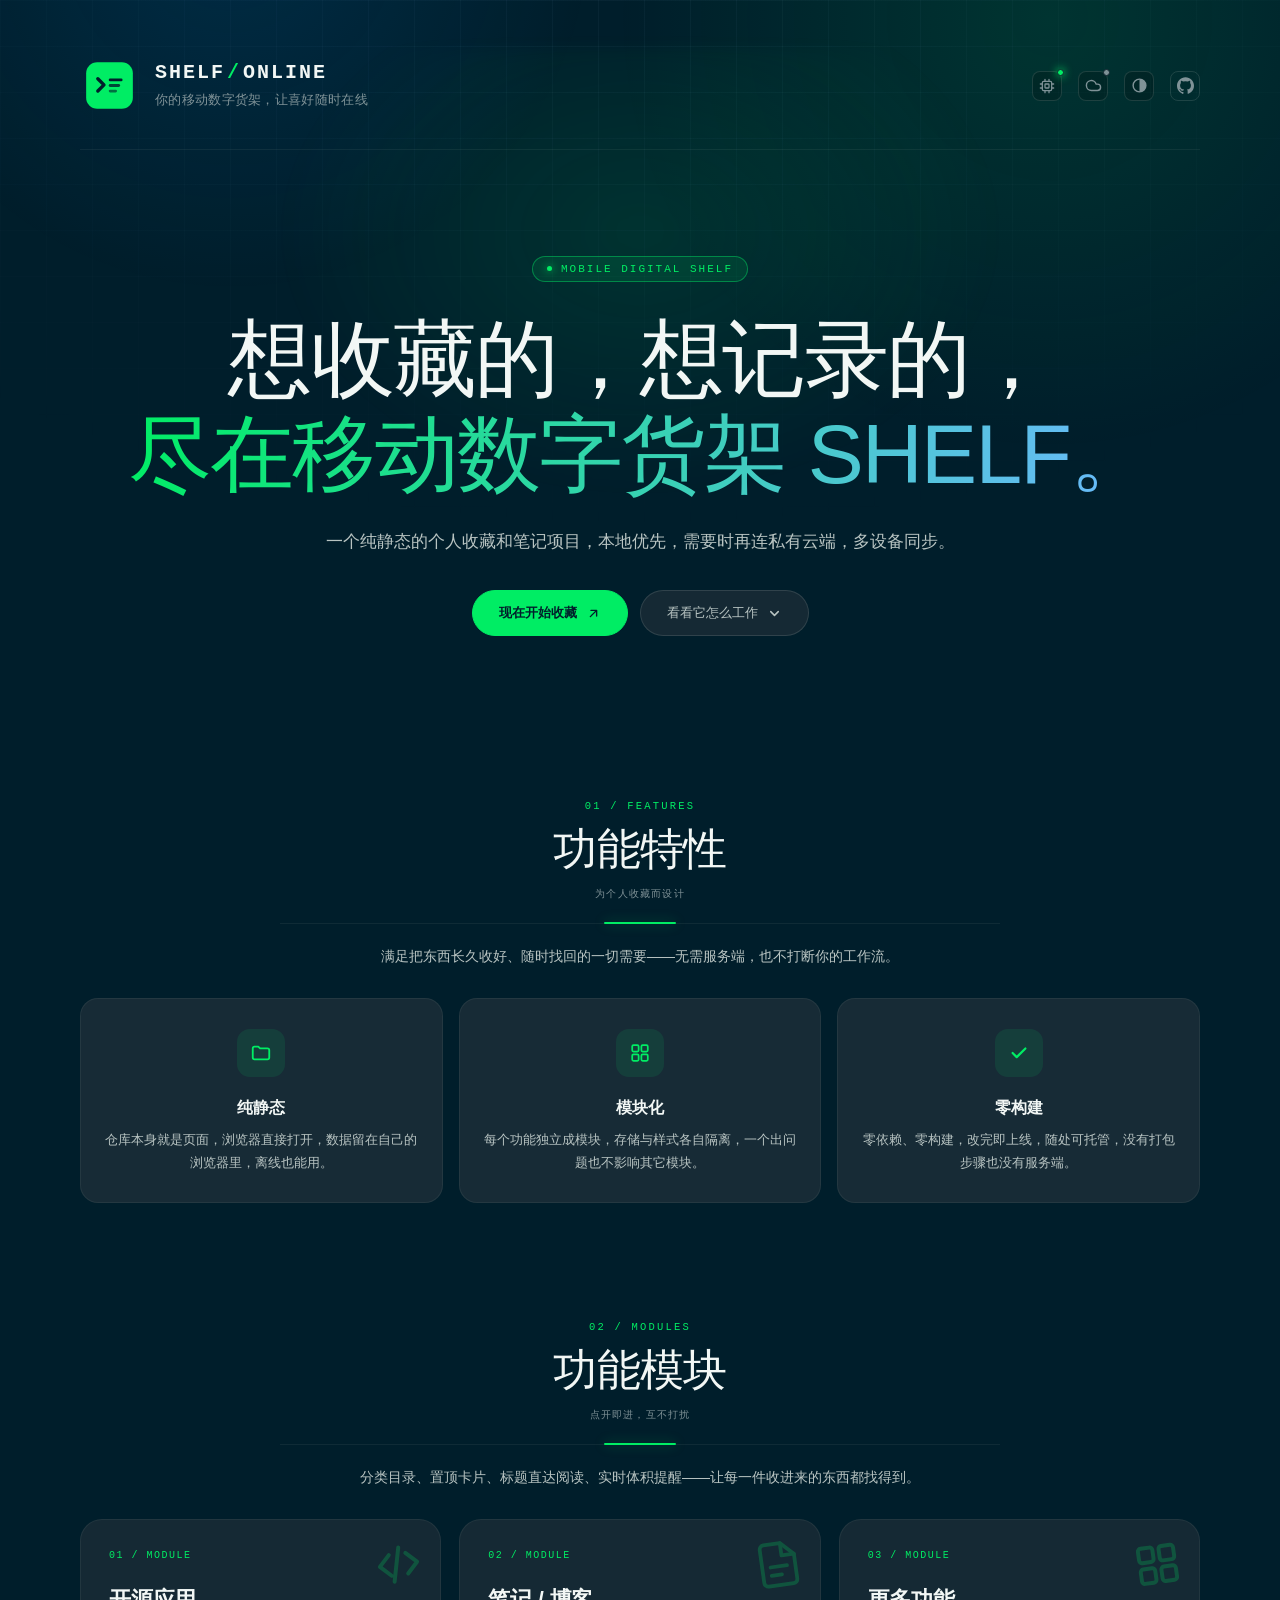
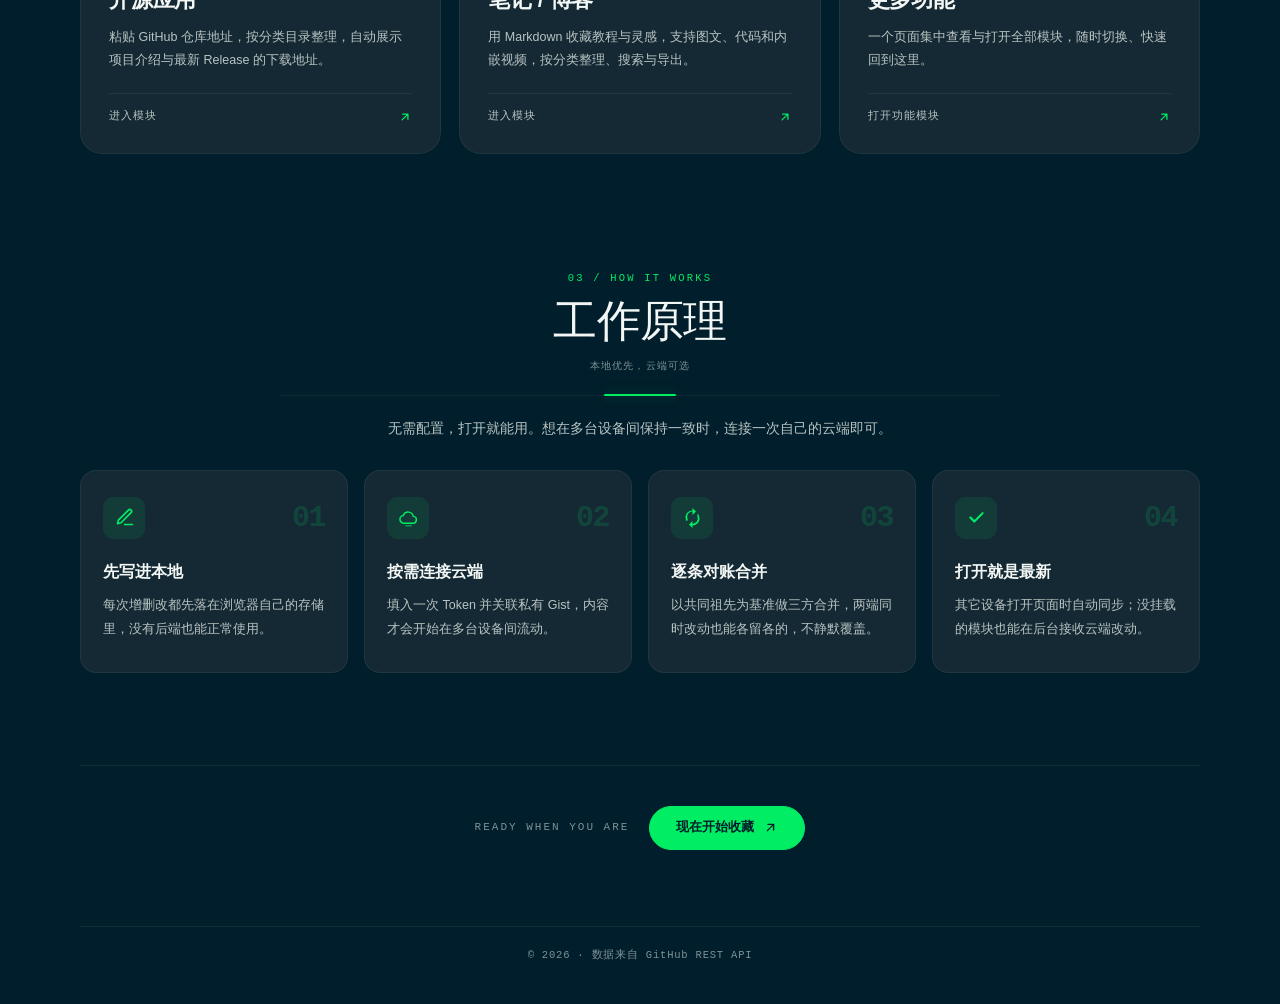
==== commit 35c4fe40: "Logo 背景色改用 MongoDB 令牌并随明暗主题切换 - 新增 --logo-bg(=--accent)/--logo-ink 令牌，暗色霓虹绿配森林黑、亮色深绿配纯白 - 三页内联 SVG 去" ====
--- a/index.html
+++ b/index.html
@@ -48,7 +48,7 @@
     <header class="site-header">
       <a class="brand" href="index.html" aria-label="返回首页">
         <span class="brand-mark" aria-hidden="true">
-          <svg viewBox="0 0 96 96" width="100%" height="100%" role="img"><rect x="10" y="10" width="76" height="76" rx="18" fill="#1D9E75"/><path d="M29 37 L39 47 L29 57" fill="none" stroke="#ffffff" stroke-width="5.5" stroke-linecap="round" stroke-linejoin="round"/><line x1="49" y1="39" x2="67" y2="39" stroke="#ffffff" stroke-width="4.5" stroke-linecap="round"/><line x1="49" y1="48" x2="63" y2="48" stroke="#ffffff" stroke-width="4.5" stroke-linecap="round" opacity="0.8"/><line x1="49" y1="57" x2="58" y2="57" stroke="#ffffff" stroke-width="4.5" stroke-linecap="round" opacity="0.6"/></svg>
+          <svg viewBox="0 0 96 96" width="100%" height="100%" role="img"><rect x="10" y="10" width="76" height="76" rx="18"/><path d="M29 37 L39 47 L29 57" fill="none" stroke-width="5.5" stroke-linecap="round" stroke-linejoin="round"/><line x1="49" y1="39" x2="67" y2="39" stroke-width="4.5" stroke-linecap="round"/><line x1="49" y1="48" x2="63" y2="48" stroke-width="4.5" stroke-linecap="round" opacity="0.8"/><line x1="49" y1="57" x2="58" y2="57" stroke-width="4.5" stroke-linecap="round" opacity="0.6"/></svg>
         </span>
         <span class="brand-text">
           <h1>SHELF<span>/</span>ONLINE</h1>
--- a/assets/css/base.css
+++ b/assets/css/base.css
@@ -21,6 +21,10 @@
   --accent:        #00ed64;                       /* MongoDB Green · 霓虹绿强调 */
   --accent-dim:    rgba(0, 237, 100, 0.10);
   --accent-2:      #1eaedb;                       /* Teal Active · 活性青 */
+  /* Logo 品牌标记：背景复用 --accent（随主题自动在霓虹绿/深绿间切换），
+     前景取反色保证对比度——暗底霓虹绿配森林黑，亮底深绿配纯白。 */
+  --logo-bg:       var(--accent);
+  --logo-ink:      #001e2b;                       /* Forest Black · 霓虹绿底上的图形色 */
   --blue:          #6cb8ff;                       /* Link Blue · 链接蓝（深底提亮变体） */
   --warn:          #ffc46b;
   --danger:        #ff8197;
@@ -28,10 +32,10 @@
   --radius-sm:     8px;
   /* 所有悬浮面板共用的边框色，保证菜单/设置/更多/同步面板视觉统一 */
   --pop-border:    rgba(0, 237, 100, .32);
-  /* 三字体体系全部使用国内系统自带字体，零网络依赖、无 CDN 加载失败风险：
-     --serif 衬线（宋体 / 思源宋体）用于 Hero 大标题的编辑权威感，
-     --sans 无衬线（苹方 / 微软雅黑）用于正文与 UI，
-     --mono 系统等宽用于代码与大写技术标签。 */
+  /* 字体令牌全部使用国内系统自带字体，零网络依赖、无 CDN 加载失败风险：
+     --sans 无衬线（苹方 / 微软雅黑）用于 Hero / 大标题 / 正文 / UI 全部层级，
+     --mono 系统等宽用于代码与大写技术标签，
+     --serif 衬线（宋体 / 思源宋体）仅作备用令牌保留，当前无可见元素使用。 */
   --cjk: "PingFang SC", "Hiragino Sans GB", "Microsoft YaHei", "Noto Sans CJK SC", sans-serif;
   --serif: "Songti SC", "STSong", "Noto Serif CJK SC", "Source Han Serif SC", SimSun, Georgia, "Times New Roman", serif;
   --mono: ui-monospace, SFMono-Regular, "SF Mono", Menlo, Consolas, "Liberation Mono", "Courier New", var(--cjk);
@@ -160,6 +164,10 @@
   place-items: center;
 }
 .brand-mark svg { display: block; width: 100%; height: 100%; }
+/* logo 背景与图形走令牌，随明暗主题切换（--logo-bg 复用 --accent） */
+.brand-mark rect { fill: var(--logo-bg); transition: fill .25s ease; }
+.brand-mark path,
+.brand-mark line { stroke: var(--logo-ink); transition: stroke .25s ease; }
 
 .brand-text h1 {
   margin: 0;
@@ -526,5 +534,12 @@
 }
 
 @media (prefers-reduced-motion: reduce) {
-  *, *::before, *::after { animation-duration: .01ms !important; transition-duration: .01ms !important; scroll-behavior: auto !important; }
-}
+  /* 只缩短时长不够：infinite 动画（同步呼吸 / 旋转）在 .01ms 下会变成高频闪烁，
+     Windows 开启「减少动画」时表现为图标狂闪。同时把迭代次数限为 1，让它们直接静止。 */
+  *, *::before, *::after {
+    animation-duration: .01ms !important;
+    animation-iteration-count: 1 !important;
+    transition-duration: .01ms !important;
+    scroll-behavior: auto !important;
+  }
+}
--- a/assets/css/landing.css
+++ b/assets/css/landing.css
@@ -34,8 +34,8 @@
 
 .lc-hero h2 {
   margin: 30px auto 22px;
-  /* 宋体衬线大标题（国内系统字体），编辑权威感 */
-  font: 500 clamp(46px, 7.6vw, 84px)/1.14 var(--serif);
+  /* 无衬线大标题（--sans，国内系统字体），干净利落 */
+  font: 500 clamp(46px, 7.6vw, 84px)/1.14 var(--sans);
   letter-spacing: -.02em; color: var(--text);
 }
 .lc-hero h2 em {
@@ -105,7 +105,7 @@
 }
 .lc-kicker { font: var(--fs-mini) var(--mono); letter-spacing: 2.2px; color: var(--accent); }
 .lc-section-head h3 {
-  margin: 0; font: 500 clamp(27px, 3.8vw, 44px)/1.2 var(--serif);
+  margin: 0; font: 500 clamp(27px, 3.8vw, 44px)/1.2 var(--sans);
   letter-spacing: -.015em; color: var(--text);
 }
 .lc-section-head .lc-hint {
@@ -273,7 +273,7 @@
 /* ---------- 功能模块页引导头 ---------- */
 .lc-shelf-head { text-align: center; margin: 44px 0 34px; padding-bottom: 26px; border-bottom: 1px solid var(--line-soft); }
 .lc-shelf-head h2 {
-  margin: 16px 0 12px; font: 500 clamp(30px, 4.2vw, 46px)/1.2 var(--serif);
+  margin: 16px 0 12px; font: 500 clamp(30px, 4.2vw, 46px)/1.2 var(--sans);
   letter-spacing: -.015em; color: var(--text);
 }
 .lc-shelf-head p { max-width: 40em; margin: 0 auto; font-size: var(--fs-lead); line-height: 1.85; color: var(--text-2); }
--- a/assets/css/theme.css
+++ b/assets/css/theme.css
@@ -38,6 +38,8 @@
   --accent: var(--th-accent);
   --accent-dim: rgba(0, 104, 74, .10);
   --accent-2: var(--th-accent-2);
+  /* logo 背景由 --logo-bg(=--accent) 自动变深绿，图形改纯白保证对比度 */
+  --logo-ink: #ffffff;
   --blue: var(--th-blue);
   --warn: var(--th-warn);
   --danger: var(--th-danger);
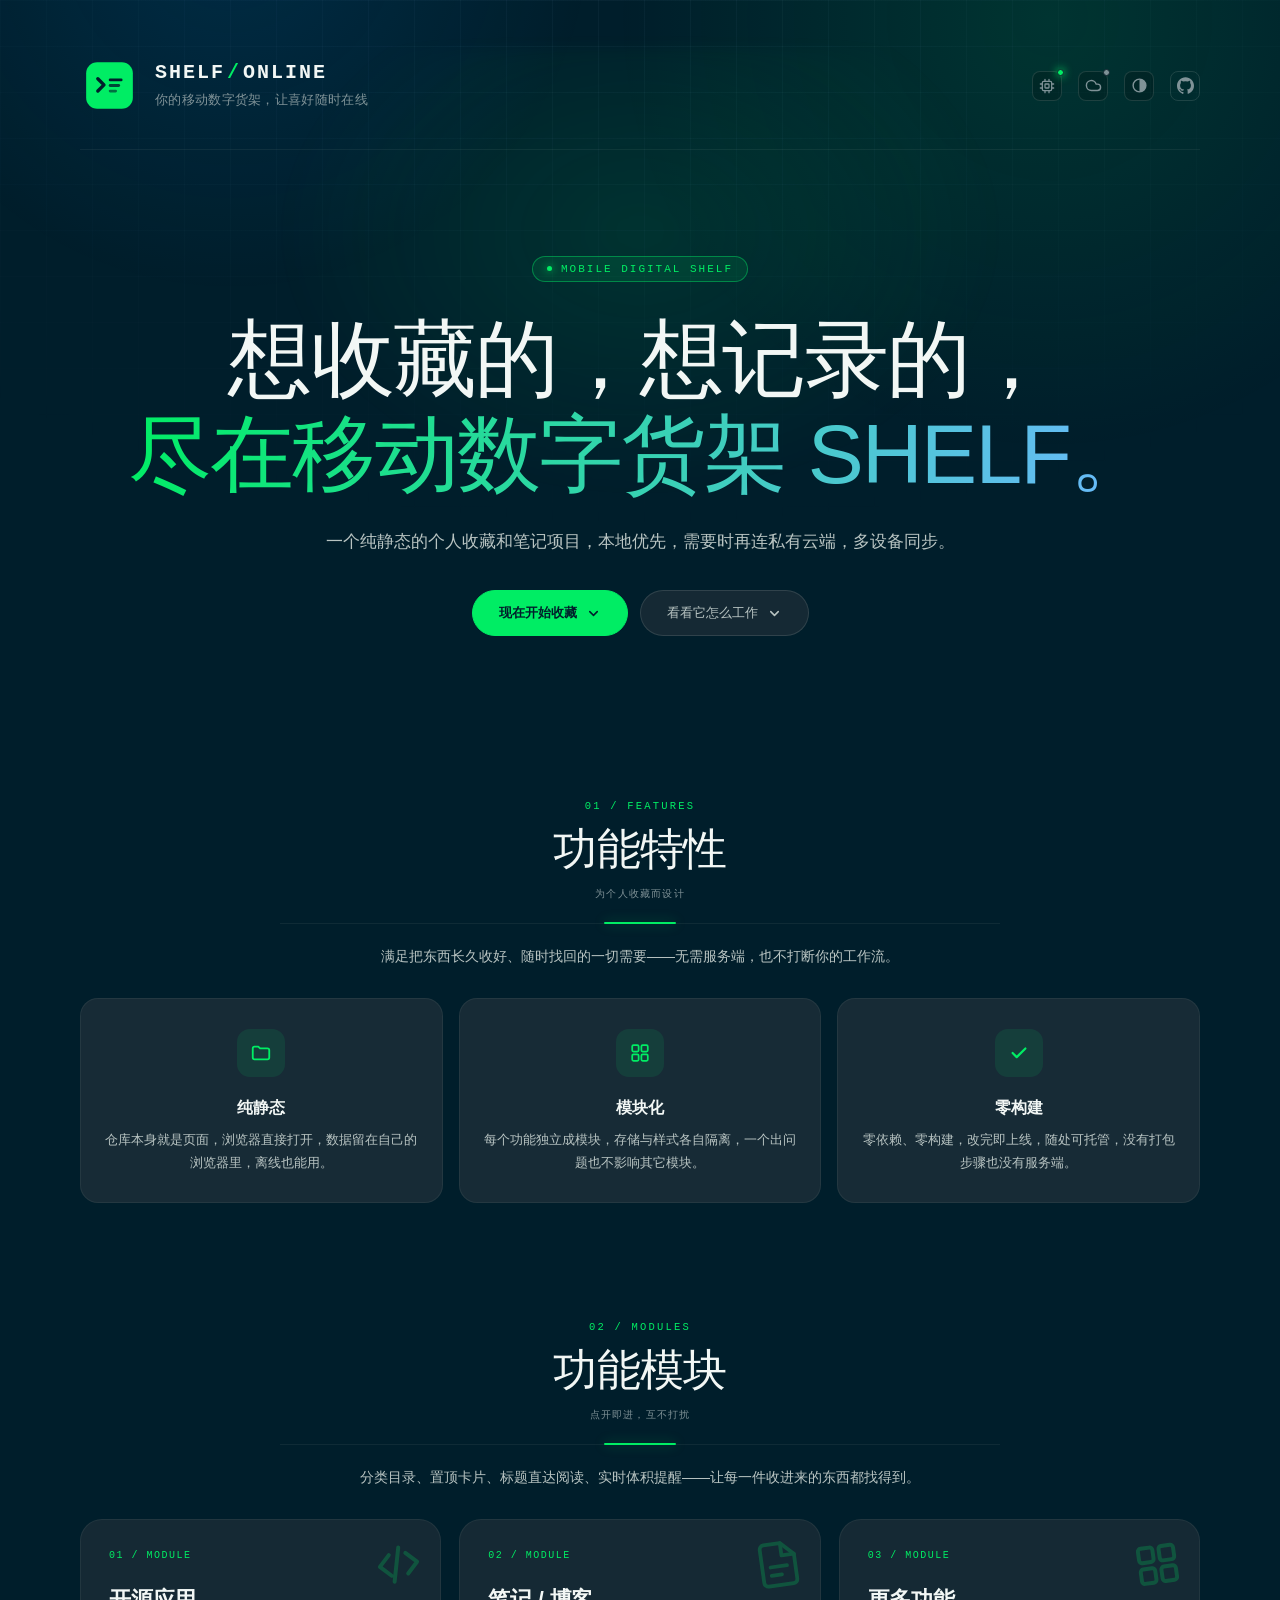
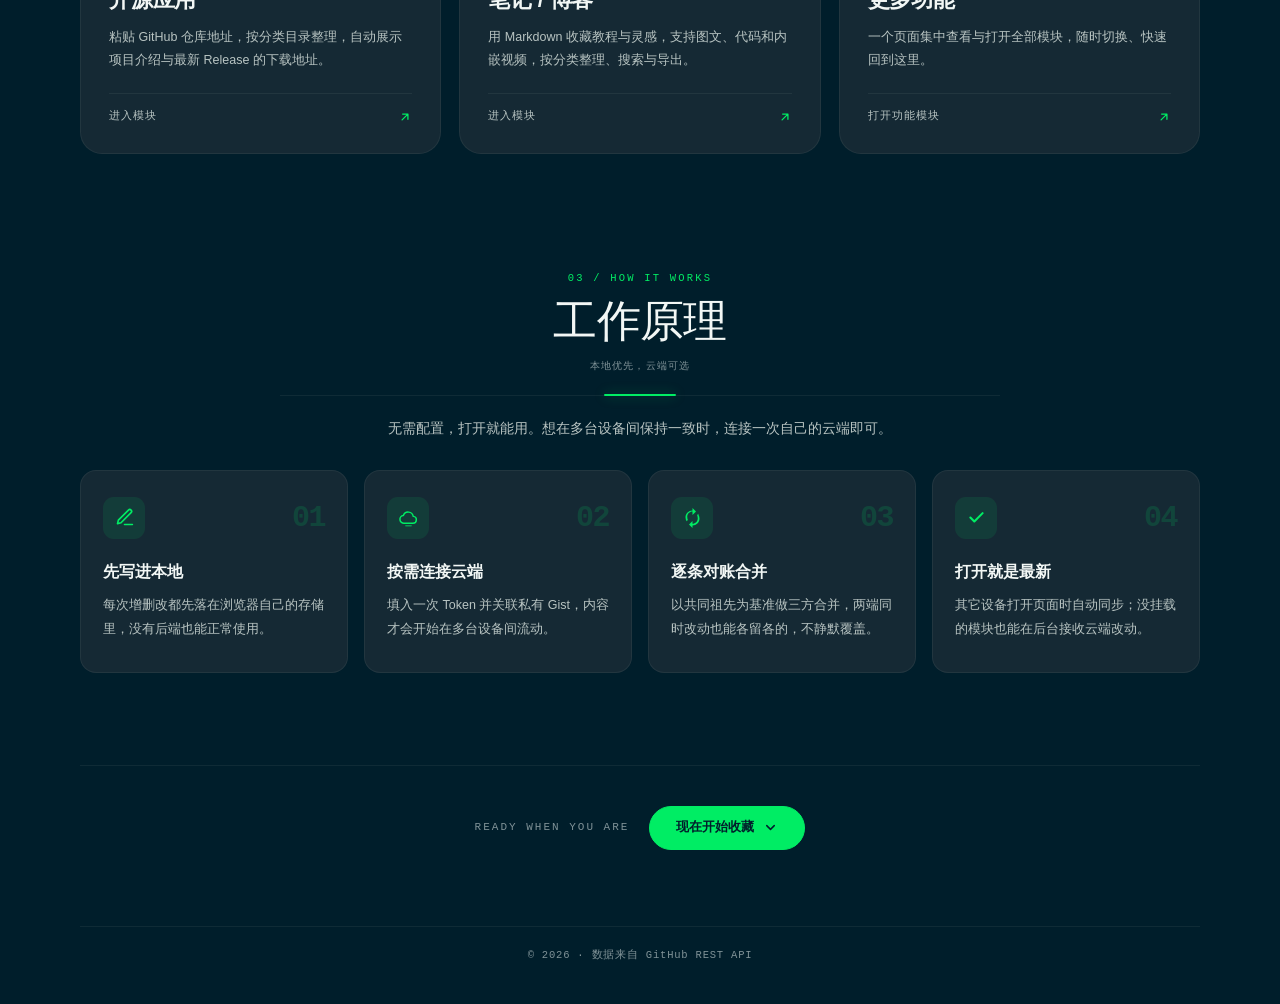
==== commit da7bf831: "首页开始收藏按钮改为平滑滚动至功能模块 - Hero 与底部 CTA 两个「现在开始收藏」由跳转 shelf.html 改为页内锚点 #catalog-section - 图标 i-ext 换为 i-" ====
--- a/index.html
+++ b/index.html
@@ -67,7 +67,7 @@
       <h2>想收藏的，想记录的，<br><em>尽在移动数字货架 SHELF。</em></h2>
       <p class="lc-lead">一个纯静态的个人收藏和笔记项目，本地优先，需要时再连私有云端，多设备同步。</p>
       <div class="lc-actions">
-        <a class="lc-btn lc-btn--primary" href="shelf.html">现在开始收藏 <i class="i-ico i-ext" aria-hidden="true"></i></a>
+        <a class="lc-btn lc-btn--primary" href="#catalog-section">现在开始收藏 <i class="i-ico i-chev" aria-hidden="true"></i></a>
         <a class="lc-btn" href="#how">看看它怎么工作 <i class="i-ico i-chev" aria-hidden="true"></i></a>
       </div>
     </section>
@@ -142,7 +142,7 @@
 
     <section class="lc-cta lc-reveal">
       <span class="lc-cta-line mono">READY WHEN YOU ARE</span>
-      <a class="lc-btn lc-btn--primary" href="shelf.html">现在开始收藏 <i class="i-ico i-ext" aria-hidden="true"></i></a>
+      <a class="lc-btn lc-btn--primary" href="#catalog-section">现在开始收藏 <i class="i-ico i-chev" aria-hidden="true"></i></a>
     </section>
 
     <footer class="site-footer mono">
--- a/assets/css/landing.css
+++ b/assets/css/landing.css
@@ -90,7 +90,8 @@
 .lc-feature p { margin: 0; font-size: var(--fs-body-sm); line-height: 1.8; color: var(--text-2); }
 
 /* ---------- 通用区块标题（全部居中） ---------- */
-.lc-section { margin-top: 118px; }
+/* 页内锚点滚动落点上方留白，避免标题紧贴浏览器顶边 */
+.lc-section { margin-top: 118px; scroll-margin-top: 24px; }
 .lc-section-head {
   display: flex; flex-direction: column; align-items: center; text-align: center; gap: 11px;
   margin: 0 auto 26px; padding-bottom: 22px; max-width: 720px;
